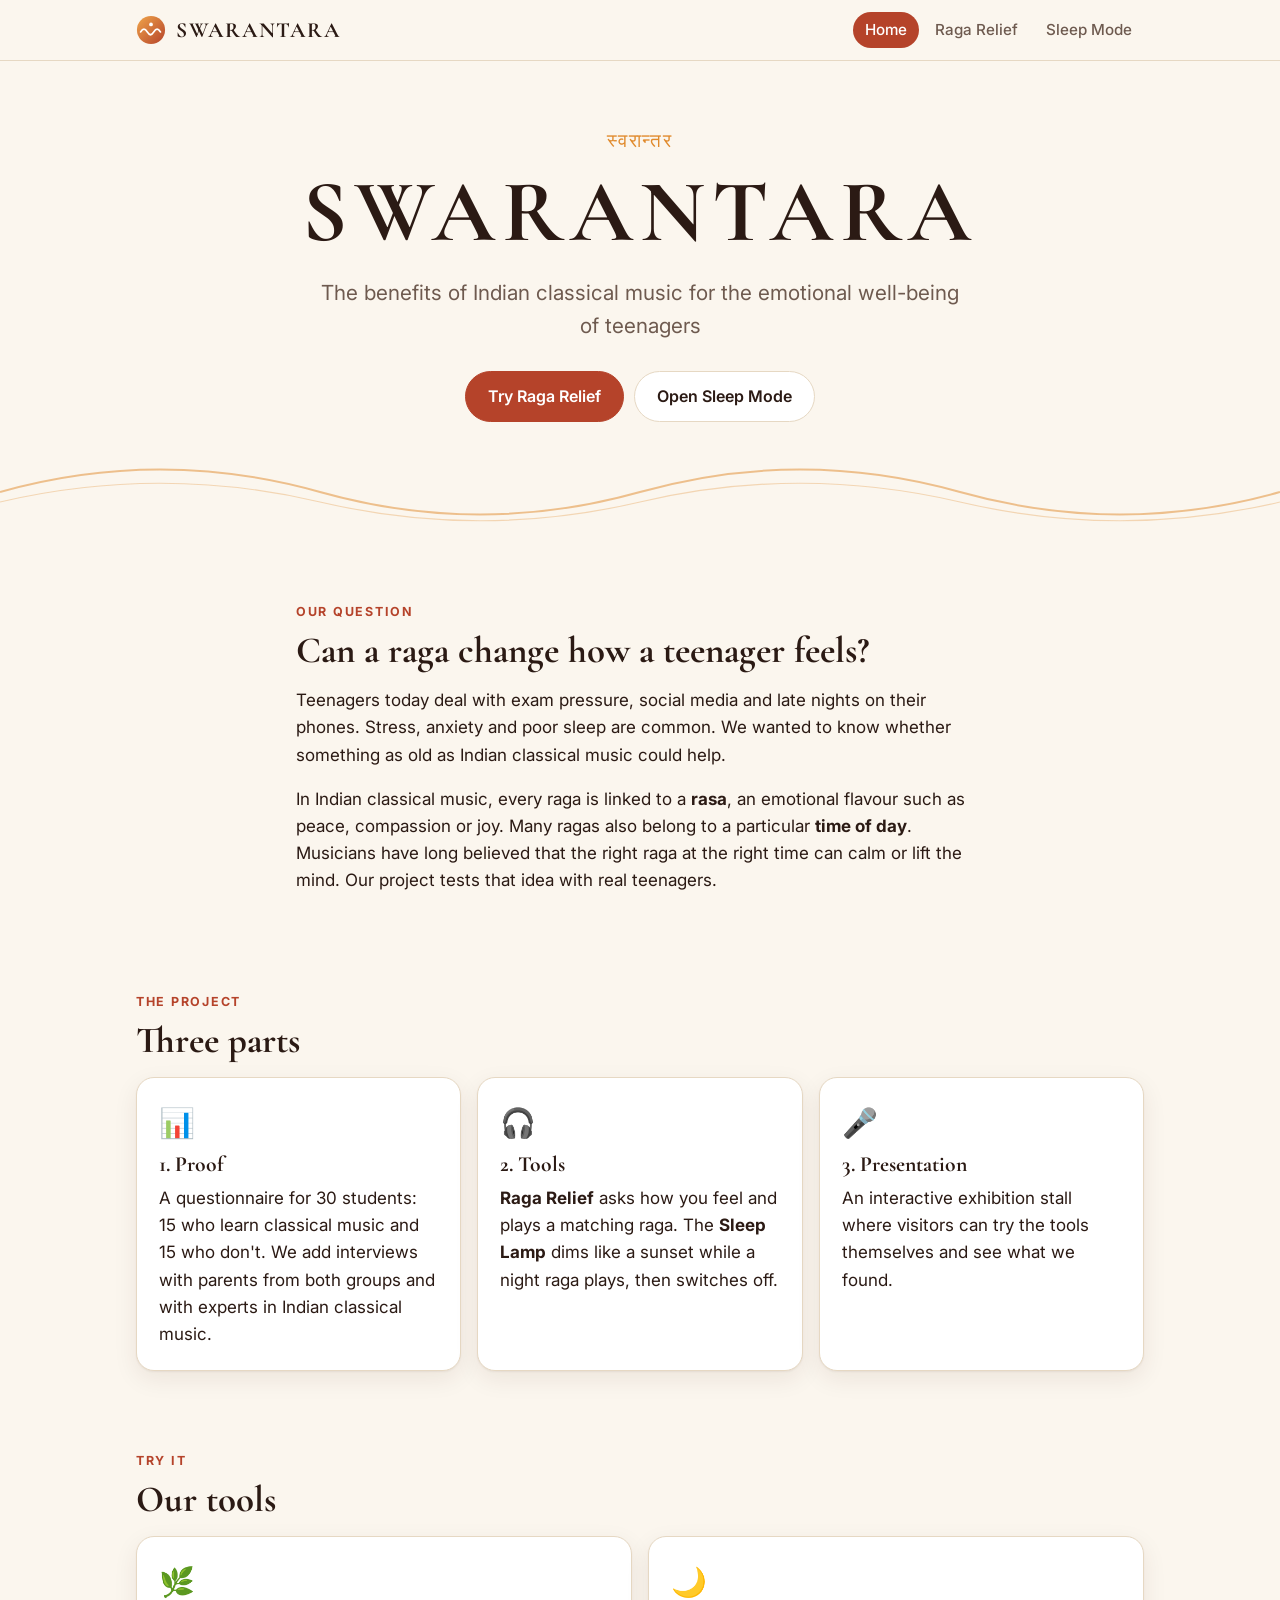
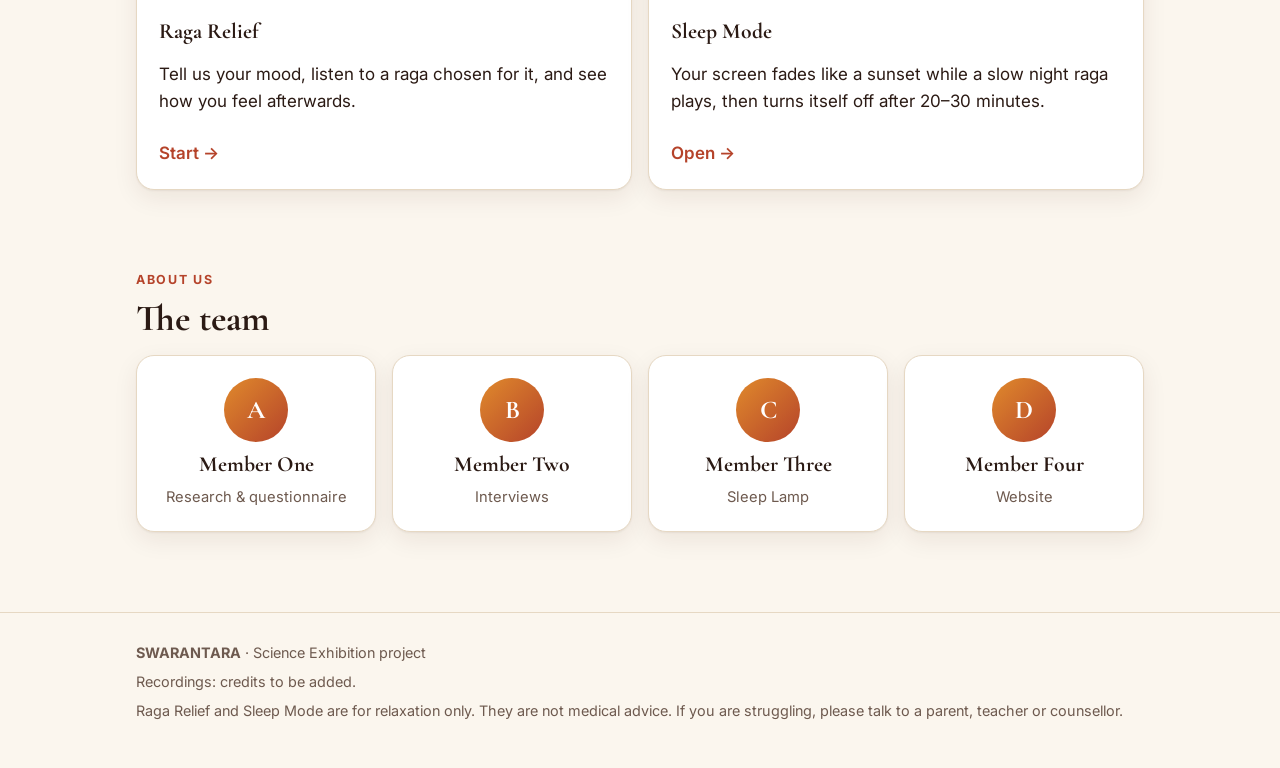
==== index.html @ 9f79a599 "Add SWARANTARA website: Home, Raga Relief and Sleep Mode Static HTML/CSS/JS site for the science exh" ====
<!doctype html>
<html lang="en">
<head>
  <meta charset="utf-8">
  <meta name="viewport" content="width=device-width, initial-scale=1">
  <title>SWARANTARA · Indian Classical Music and Teen Well-being</title>
  <meta name="description" content="SWARANTARA explores the benefits of Indian classical music for the emotional well-being of teenagers. Try Raga Relief and Sleep Mode.">
  <link rel="icon" href="assets/favicon.svg" type="image/svg+xml">
  <link rel="preconnect" href="https://fonts.googleapis.com">
  <link rel="preconnect" href="https://fonts.gstatic.com" crossorigin>
  <link href="https://fonts.googleapis.com/css2?family=Cormorant+Garamond:wght@600;700&family=Inter:wght@400;500;600;700&display=swap" rel="stylesheet">
  <link rel="stylesheet" href="css/style.css">
</head>
<body>
  <header class="site-header">
    <div class="wrap">
      <a class="brand" href="index.html"><img src="assets/favicon.svg" alt="">SWARANTARA</a>
      <nav class="nav" aria-label="Main">
        <a href="index.html" aria-current="page">Home</a>
        <a href="raga-relief.html">Raga Relief</a>
        <a href="sleep.html">Sleep Mode</a>
      </nav>
    </div>
  </header>

  <main>
    <section class="hero">
      <div class="wrap">
        <p class="devanagari">स्वरान्तर</p>
        <h1>SWARANTARA</h1>
        <p class="topic">The benefits of Indian classical music for the emotional well-being of teenagers</p>
        <div class="btn-row">
          <a class="btn primary" href="raga-relief.html">Try Raga Relief</a>
          <a class="btn" href="sleep.html">Open Sleep Mode</a>
        </div>
      </div>
      <svg class="waves" viewBox="0 0 1200 60" preserveAspectRatio="none" aria-hidden="true">
        <path d="M0 30 C100 0 200 0 300 30 S500 60 600 30 800 0 900 30 1100 60 1200 30" fill="none" stroke="currentColor" stroke-width="2"/>
        <path d="M0 40 C100 15 200 15 300 40 S500 65 600 40 800 15 900 40 1100 65 1200 40" fill="none" stroke="currentColor" stroke-width="1.2" opacity="0.6"/>
      </svg>
    </section>

    <section class="block">
      <div class="wrap narrow">
        <p class="eyebrow">Our question</p>
        <h2>Can a raga change how a teenager feels?</h2>
        <p>Teenagers today deal with exam pressure, social media and late nights on their phones. Stress, anxiety and poor sleep are common. We wanted to know whether something as old as Indian classical music could help.</p>
        <p>In Indian classical music, every raga is linked to a <strong>rasa</strong>, an emotional flavour such as peace, compassion or joy. Many ragas also belong to a particular <strong>time of day</strong>. Musicians have long believed that the right raga at the right time can calm or lift the mind. Our project tests that idea with real teenagers.</p>
      </div>
    </section>

    <section class="block">
      <div class="wrap">
        <p class="eyebrow">The project</p>
        <h2>Three parts</h2>
        <div class="grid">
          <div class="card">
            <div class="icon" aria-hidden="true">📊</div>
            <h3>1. Proof</h3>
            <p>A questionnaire for 30 students: 15 who learn classical music and 15 who don't. We add interviews with parents from both groups and with experts in Indian classical music.</p>
          </div>
          <div class="card">
            <div class="icon" aria-hidden="true">🎧</div>
            <h3>2. Tools</h3>
            <p><strong>Raga Relief</strong> asks how you feel and plays a matching raga. The <strong>Sleep Lamp</strong> dims like a sunset while a night raga plays, then switches off.</p>
          </div>
          <div class="card">
            <div class="icon" aria-hidden="true">🎤</div>
            <h3>3. Presentation</h3>
            <p>An interactive exhibition stall where visitors can try the tools themselves and see what we found.</p>
          </div>
        </div>
      </div>
    </section>

    <section class="block">
      <div class="wrap">
        <p class="eyebrow">Try it</p>
        <h2>Our tools</h2>
        <div class="grid">
          <a class="card tool-card" href="raga-relief.html">
            <div class="icon" aria-hidden="true">🌿</div>
            <h3>Raga Relief</h3>
            <p>Tell us your mood, listen to a raga chosen for it, and see how you feel afterwards.</p>
            <span class="go">Start →</span>
          </a>
          <a class="card tool-card" href="sleep.html">
            <div class="icon" aria-hidden="true">🌙</div>
            <h3>Sleep Mode</h3>
            <p>Your screen fades like a sunset while a slow night raga plays, then turns itself off after 20–30 minutes.</p>
            <span class="go">Open →</span>
          </a>
        </div>
      </div>
    </section>

    <!-- TEAM: replace the names and roles below with your own. -->
    <section class="block team">
      <div class="wrap">
        <p class="eyebrow">About us</p>
        <h2>The team</h2>
        <div class="grid">
          <div class="card"><div class="avatar">A</div><h3>Member One</h3><p class="role">Research &amp; questionnaire</p></div>
          <div class="card"><div class="avatar">B</div><h3>Member Two</h3><p class="role">Interviews</p></div>
          <div class="card"><div class="avatar">C</div><h3>Member Three</h3><p class="role">Sleep Lamp</p></div>
          <div class="card"><div class="avatar">D</div><h3>Member Four</h3><p class="role">Website</p></div>
        </div>
      </div>
    </section>
  </main>

  <footer class="site-footer">
    <div class="wrap">
      <p><strong>SWARANTARA</strong> · Science Exhibition project</p>
      <p>Recordings: credits to be added.</p>
      <p>Raga Relief and Sleep Mode are for relaxation only. They are not medical advice. If you are struggling, please talk to a parent, teacher or counsellor.</p>
    </div>
  </footer>
</body>
</html>
---- css/style.css ----
/* SWARANTARA: shared styles */
:root {
  --bg: #fbf6ee;
  --surface: #ffffff;
  --surface-2: #f4ebdc;
  --text: #2b1a14;
  --muted: #6e5a4f;
  --line: #e6d8c3;
  --accent: #b5432a;      /* sindoor red */
  --accent-2: #e08a2c;    /* saffron */
  --accent-ink: #ffffff;
  --indigo: #2f2a5a;
  --good: #2f7d4f;
  --shadow: 0 1px 2px rgba(60, 30, 10, 0.06), 0 8px 24px rgba(60, 30, 10, 0.08);
  --radius: 18px;
  --font-head: "Cormorant Garamond", Georgia, "Times New Roman", serif;
  --font-body: "Inter", system-ui, -apple-system, "Segoe UI", Roboto, sans-serif;
  color-scheme: light;
}
@media (prefers-color-scheme: dark) {
  :root {
    --bg: #17110f;
    --surface: #221916;
    --surface-2: #2c211d;
    --text: #f5e9dc;
    --muted: #bba797;
    --line: #3d2f29;
    --accent: #e0694b;
    --accent-2: #f0a54a;
    --accent-ink: #1b100c;
    --indigo: #b9b2f0;
    --good: #6fcf97;
    --shadow: 0 1px 2px rgba(0, 0, 0, 0.3), 0 8px 24px rgba(0, 0, 0, 0.35);
    color-scheme: dark;
  }
}

*, *::before, *::after { box-sizing: border-box; }
[hidden] { display: none !important; }
html { -webkit-text-size-adjust: 100%; }
body {
  margin: 0;
  background: var(--bg);
  color: var(--text);
  font-family: var(--font-body);
  font-size: 17px;
  line-height: 1.6;
  overflow-x: hidden;
}
img, svg { max-width: 100%; display: block; }
a { color: var(--accent); }
h1, h2, h3 { font-family: var(--font-head); line-height: 1.15; margin: 0 0 0.4em; font-weight: 700; }
h1 { font-size: clamp(2rem, 6vw, 3.2rem); }
h2 { font-size: clamp(1.6rem, 4.5vw, 2.3rem); }
h3 { font-size: 1.35rem; }
p { margin: 0 0 1em; }

.wrap { width: 100%; max-width: 1040px; margin: 0 auto; padding: 0 16px; }
.narrow { max-width: 720px; }

/* Header */
.site-header {
  position: sticky; top: 0; z-index: 10;
  background: color-mix(in srgb, var(--bg) 88%, transparent);
  backdrop-filter: blur(10px);
  -webkit-backdrop-filter: blur(10px);
  border-bottom: 1px solid var(--line);
}
.site-header .wrap { display: flex; align-items: center; justify-content: space-between; gap: 12px; min-height: 60px; flex-wrap: wrap; }
.brand { display: flex; align-items: center; gap: 10px; text-decoration: none; color: var(--text); font-family: var(--font-head); font-weight: 700; font-size: 1.35rem; letter-spacing: 0.08em; }
.brand img { width: 30px; height: 30px; }
.nav { display: flex; gap: 4px; flex-wrap: wrap; }
.nav a { text-decoration: none; color: var(--muted); padding: 6px 12px; border-radius: 999px; font-size: 0.95rem; font-weight: 500; }
.nav a:hover { color: var(--text); background: var(--surface-2); }
.nav a[aria-current="page"] { color: var(--accent-ink); background: var(--accent); }

/* Buttons */
.btn {
  display: inline-flex; align-items: center; justify-content: center; gap: 8px;
  font: inherit; font-weight: 600; font-size: 1rem;
  padding: 12px 22px; border-radius: 999px; border: 1px solid var(--line);
  background: var(--surface); color: var(--text); cursor: pointer; text-decoration: none;
  transition: transform 0.1s ease, background 0.2s ease, opacity 0.2s;
}
.btn:hover { background: var(--surface-2); }
.btn:active { transform: scale(0.98); }
.btn:disabled { opacity: 0.45; cursor: not-allowed; }
.btn.primary { background: var(--accent); border-color: var(--accent); color: var(--accent-ink); }
.btn.primary:hover { filter: brightness(1.08); }
.btn.ghost { background: transparent; border-color: transparent; color: var(--muted); }
.btn.ghost:hover { color: var(--text); background: var(--surface-2); }
.btn.small { padding: 7px 14px; font-size: 0.9rem; }
.btn-row { display: flex; gap: 10px; flex-wrap: wrap; align-items: center; }
:focus-visible { outline: 3px solid var(--accent-2); outline-offset: 2px; }

/* Hero */
.hero { padding: 64px 0 40px; text-align: center; position: relative; overflow: hidden; }
.hero .devanagari { font-size: 1.2rem; color: var(--accent-2); letter-spacing: 0.1em; margin-bottom: 6px; }
.hero h1 { font-size: clamp(2.8rem, 11vw, 5.5rem); letter-spacing: 0.08em; margin-bottom: 0.15em; }
.hero .topic { font-size: clamp(1.05rem, 2.6vw, 1.3rem); color: var(--muted); max-width: 640px; margin: 0 auto 28px; }
.hero .btn-row { justify-content: center; }
.waves { width: 100%; height: 60px; color: var(--accent-2); opacity: 0.5; margin-top: 40px; }

/* Sections and cards */
section.block { padding: 40px 0; }
.eyebrow { text-transform: uppercase; letter-spacing: 0.14em; font-size: 0.78rem; font-weight: 700; color: var(--accent); margin-bottom: 8px; }
.grid { display: grid; gap: 16px; grid-template-columns: repeat(auto-fit, minmax(240px, 1fr)); }
.card { background: var(--surface); border: 1px solid var(--line); border-radius: var(--radius); padding: 22px; box-shadow: var(--shadow); }
.card p:last-child { margin-bottom: 0; }
.card .icon { font-size: 1.8rem; margin-bottom: 6px; }
.tool-card { display: flex; flex-direction: column; gap: 8px; text-decoration: none; color: inherit; transition: transform 0.15s ease; }
.tool-card:hover { transform: translateY(-3px); }
.tool-card .go { margin-top: auto; color: var(--accent); font-weight: 600; }
.team .card { text-align: center; }
.avatar { width: 64px; height: 64px; border-radius: 50%; margin: 0 auto 10px; display: grid; place-items: center; font-family: var(--font-head); font-size: 1.6rem; font-weight: 700; color: #fff; background: linear-gradient(135deg, var(--accent-2), var(--accent)); }
.role { color: var(--muted); font-size: 0.92rem; }

.site-footer { border-top: 1px solid var(--line); padding: 28px 0 40px; color: var(--muted); font-size: 0.9rem; margin-top: 40px; }
.site-footer p { margin: 0 0 6px; }

/* ---------- Raga Relief ---------- */
.app { padding: 32px 0 24px; }
.step { animation: rise 0.35s ease both; }
@keyframes rise { from { opacity: 0; transform: translateY(8px); } to { opacity: 1; transform: none; } }

.mood-grid { display: grid; gap: 12px; grid-template-columns: repeat(auto-fill, minmax(150px, 1fr)); margin-top: 20px; }
.mood {
  display: flex; flex-direction: column; align-items: center; justify-content: center; gap: 6px;
  min-height: 120px; padding: 16px 10px; border-radius: var(--radius);
  background: var(--surface); border: 2px solid var(--line); box-shadow: var(--shadow);
  font: inherit; font-weight: 600; color: var(--text); cursor: pointer; text-align: center;
  transition: transform 0.12s ease, border-color 0.2s;
}
.mood:hover { transform: translateY(-2px); border-color: var(--accent-2); }
.mood .emoji { font-size: 2.4rem; line-height: 1; }

.scale { display: grid; grid-template-columns: repeat(5, 1fr); gap: 8px; margin: 16px 0 8px; }
.scale button {
  display: flex; flex-direction: column; align-items: center; gap: 4px;
  padding: 12px 4px; border-radius: 14px; border: 2px solid var(--line); background: var(--surface);
  font: inherit; font-size: 0.78rem; color: var(--muted); cursor: pointer; min-width: 0;
}
.scale button .emoji { font-size: 1.8rem; line-height: 1; }
.scale button[aria-pressed="true"] { border-color: var(--accent); background: var(--surface-2); color: var(--text); font-weight: 600; }

.raga-card { margin: 24px 0; background: linear-gradient(135deg, var(--surface), var(--surface-2)); }
.raga-card .name { font-family: var(--font-head); font-size: 2rem; font-weight: 700; margin: 0; }
.raga-meta { display: flex; flex-wrap: wrap; gap: 6px 14px; color: var(--muted); font-size: 0.92rem; margin: 4px 0 10px; }
.chips { display: flex; gap: 8px; flex-wrap: wrap; }
.chip { font: inherit; font-size: 0.95rem; padding: 8px 16px; border-radius: 999px; border: 1px solid var(--line); background: var(--surface); color: var(--text); cursor: pointer; }
.chip[aria-pressed="true"] { background: var(--indigo); border-color: var(--indigo); color: var(--bg); }
.field { display: flex; flex-direction: column; gap: 8px; margin: 0 0 24px; }
.field > span { font-weight: 600; }
.notice { font-size: 0.88rem; color: var(--muted); background: var(--surface-2); border-radius: 12px; padding: 10px 14px; margin: 12px 0 0; }

/* Listening screen */
.listen { text-align: center; padding: 8px 0; }
.breath { position: relative; width: min(260px, 70vw); aspect-ratio: 1; margin: 18px auto 18px; display: grid; place-items: center; }
.breath .ring { position: absolute; inset: 0; border-radius: 50%; background: radial-gradient(circle, var(--accent-2), var(--accent)); opacity: 0.18; animation: breathe 8s ease-in-out infinite; }
.breath .ring:nth-child(2) { inset: 14%; opacity: 0.3; animation-delay: 0.25s; }
.breath .ring:nth-child(3) { inset: 28%; opacity: 0.55; animation-delay: 0.5s; }
.breath .label { position: relative; font-family: var(--font-head); font-size: 1.4rem; font-weight: 700; color: #fff; text-shadow: 0 1px 6px rgba(0,0,0,0.35); }
.paused .breath .ring { animation-play-state: paused; }
@keyframes breathe { 0%, 100% { transform: scale(0.82); } 50% { transform: scale(1.06); } }
.progress { height: 8px; background: var(--surface-2); border-radius: 999px; overflow: hidden; margin: 12px auto; max-width: 420px; }
.progress > div { height: 100%; width: 0; background: linear-gradient(90deg, var(--accent-2), var(--accent)); transition: width 0.3s linear; }
.time-left { font-variant-numeric: tabular-nums; color: var(--muted); margin-bottom: 18px; }
.listen .btn-row { justify-content: center; }

.result-big { font-family: var(--font-head); font-size: clamp(2.4rem, 9vw, 3.6rem); font-weight: 700; margin: 6px 0; }
.result-big .delta.up { color: var(--good); }

.stats { margin-top: 32px; }
.stats-row { display: grid; grid-template-columns: repeat(3, 1fr); gap: 8px; text-align: center; margin: 10px 0 14px; }
.stat-num { font-family: var(--font-head); font-size: 1.9rem; font-weight: 700; line-height: 1.1; }
.stat-label { font-size: 0.8rem; color: var(--muted); }

/* ---------- Sleep Mode ---------- */
.sleep-setup .card { margin-top: 20px; }
select {
  font: inherit; padding: 10px 14px; border-radius: 12px; border: 1px solid var(--line);
  background: var(--surface); color: var(--text); max-width: 100%;
}
.scene {
  position: fixed; inset: 0; z-index: 100; cursor: pointer;
  background: #000; color: #fff; overflow: hidden;
  display: grid; place-items: center; text-align: center;
  transition: background 1.2s linear;
  -webkit-tap-highlight-color: transparent;
}
.scene .sun {
  position: absolute; left: 50%; width: 60vmin; height: 60vmin; border-radius: 50%;
  transform: translate(-50%, -50%); filter: blur(30px);
  transition: top 1.2s linear, background 1.2s linear, opacity 1.2s linear;
}
.scene .overlay {
  position: relative; z-index: 2; padding: 16px; max-width: 420px;
  transition: opacity 0.6s ease;
}
.scene .overlay.hide { opacity: 0; pointer-events: none; }
.scene .overlay .raga { font-family: var(--font-head); font-size: 2rem; font-weight: 700; margin: 0; }
.scene .overlay .remaining { font-variant-numeric: tabular-nums; opacity: 0.8; margin-bottom: 18px; }
.scene .btn { background: rgba(255,255,255,0.12); border-color: rgba(255,255,255,0.25); color: #fff; }
.scene .btn:hover { background: rgba(255,255,255,0.2); }
.scene .btn-row { justify-content: center; }
.scene .goodnight { font-family: var(--font-head); font-size: 2.6rem; opacity: 0; transition: opacity 3s ease; position: absolute; z-index: 1; color: #f6c99a; pointer-events: none; }
.scene .goodnight.show { opacity: 0.7; }
.scene .hint { position: absolute; bottom: 20px; left: 0; right: 0; font-size: 0.85rem; opacity: 0.5; z-index: 2; }

@media (prefers-reduced-motion: reduce) {
  *, *::before, *::after { animation-duration: 0.001s !important; animation-iteration-count: 1 !important; transition-duration: 0.001s !important; }
}
@media (max-width: 480px) {
  body { font-size: 16px; }
  .site-header .wrap { justify-content: center; padding-top: 8px; padding-bottom: 8px; }
  .scale button { font-size: 0.68rem; padding: 10px 2px; }
  .scale button .emoji { font-size: 1.5rem; }
  .mood-grid { grid-template-columns: repeat(2, 1fr); }
}
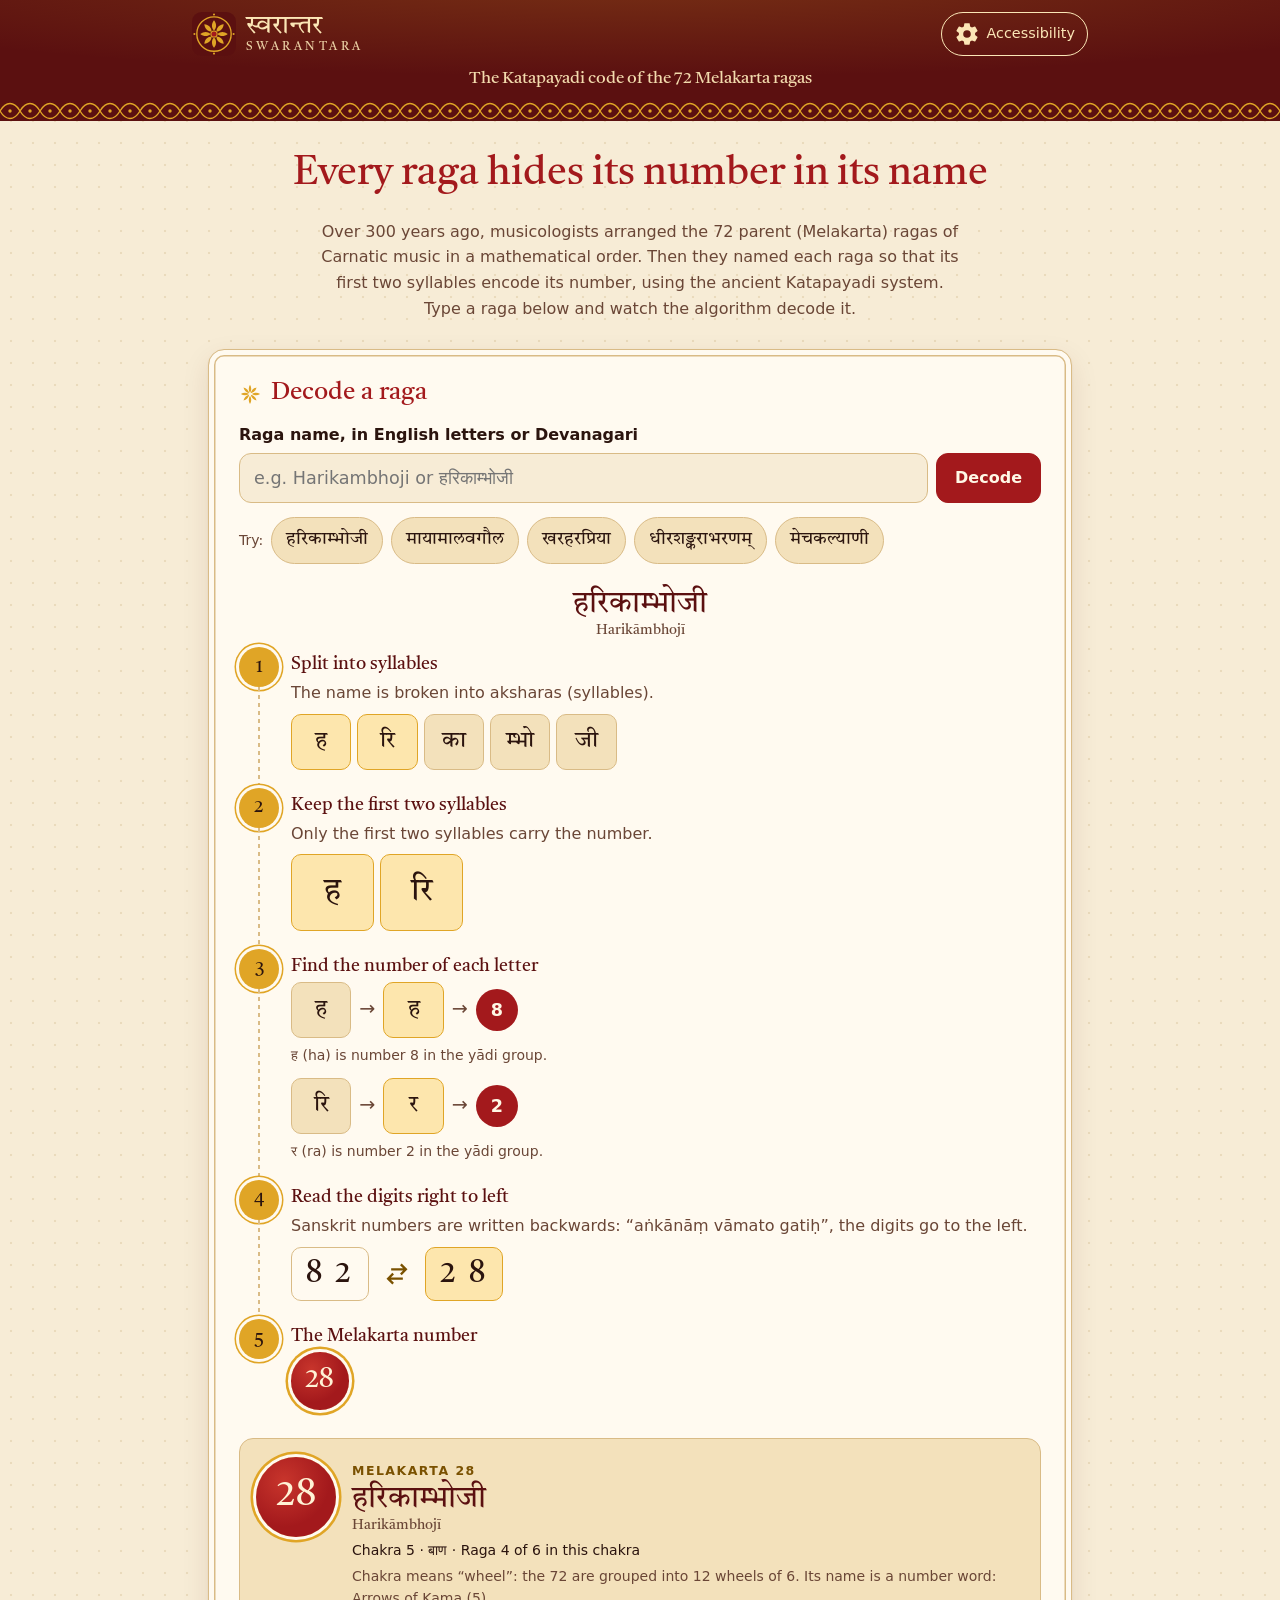
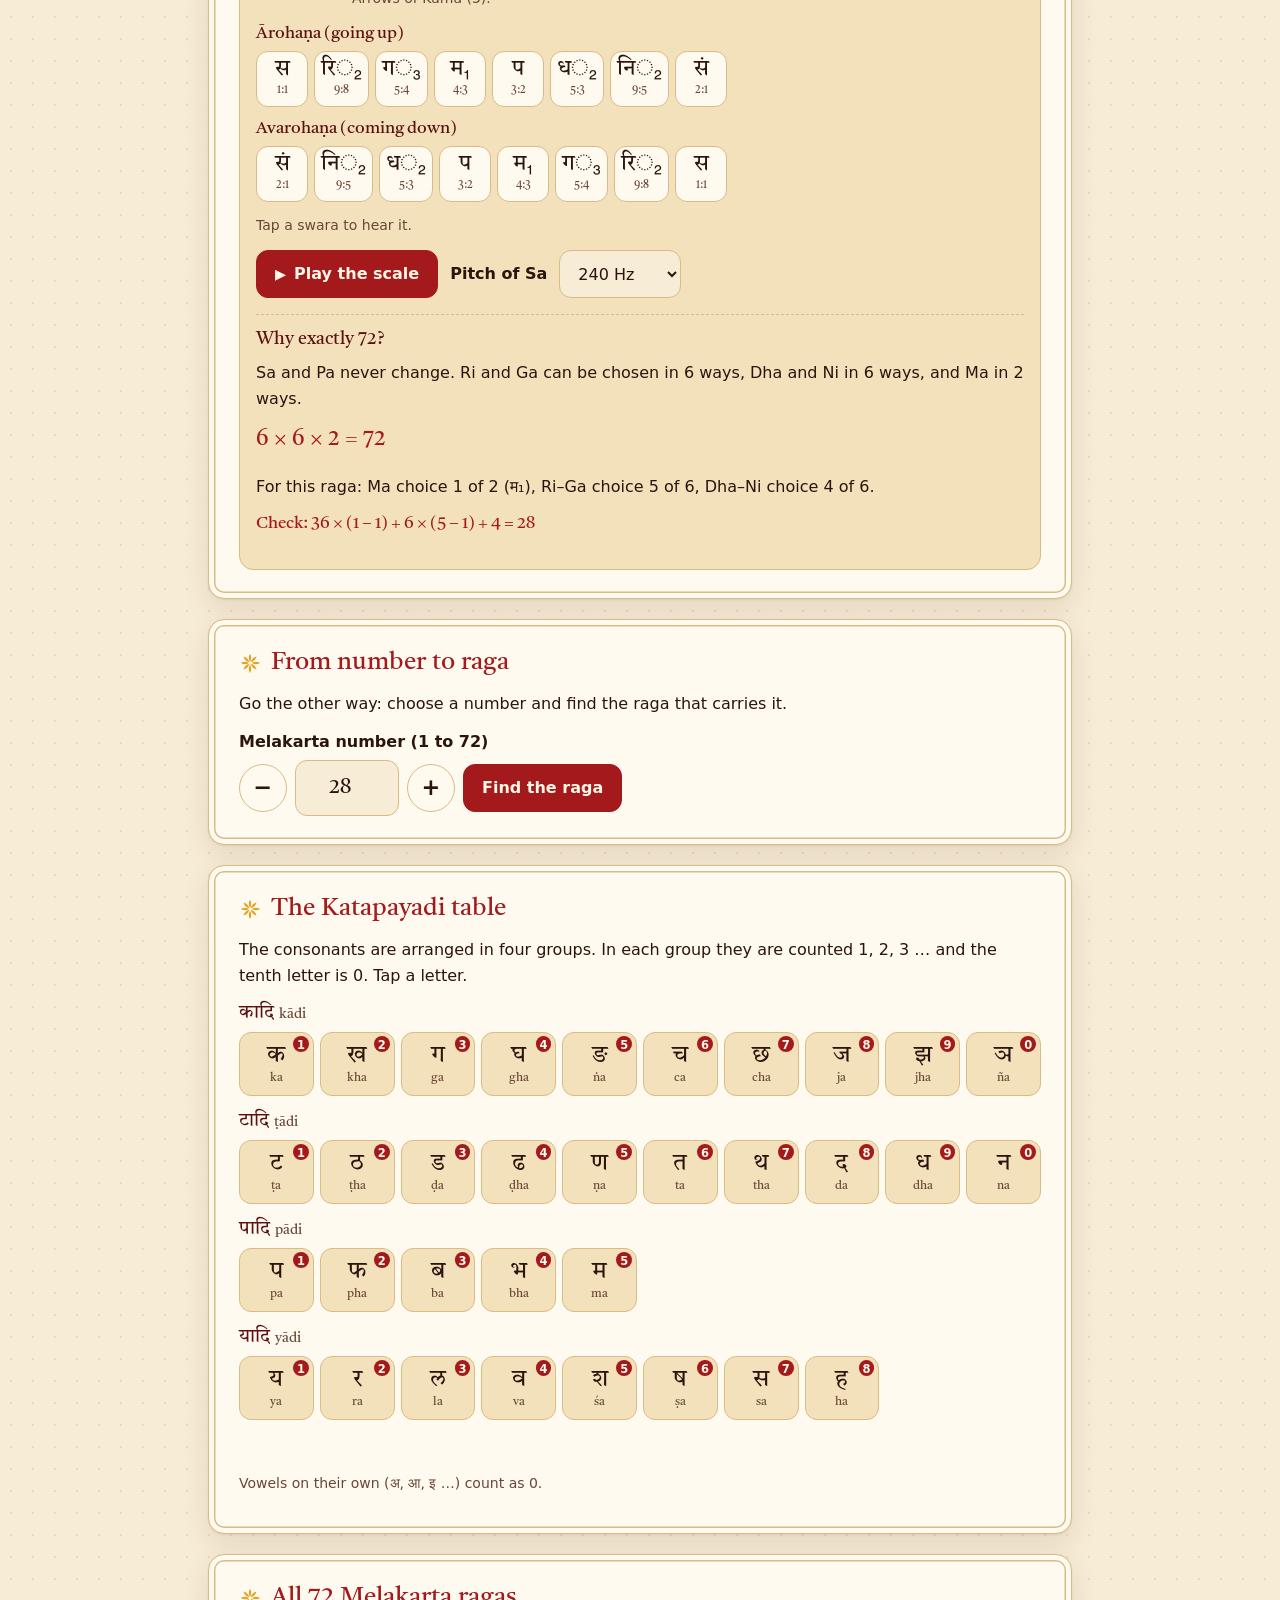
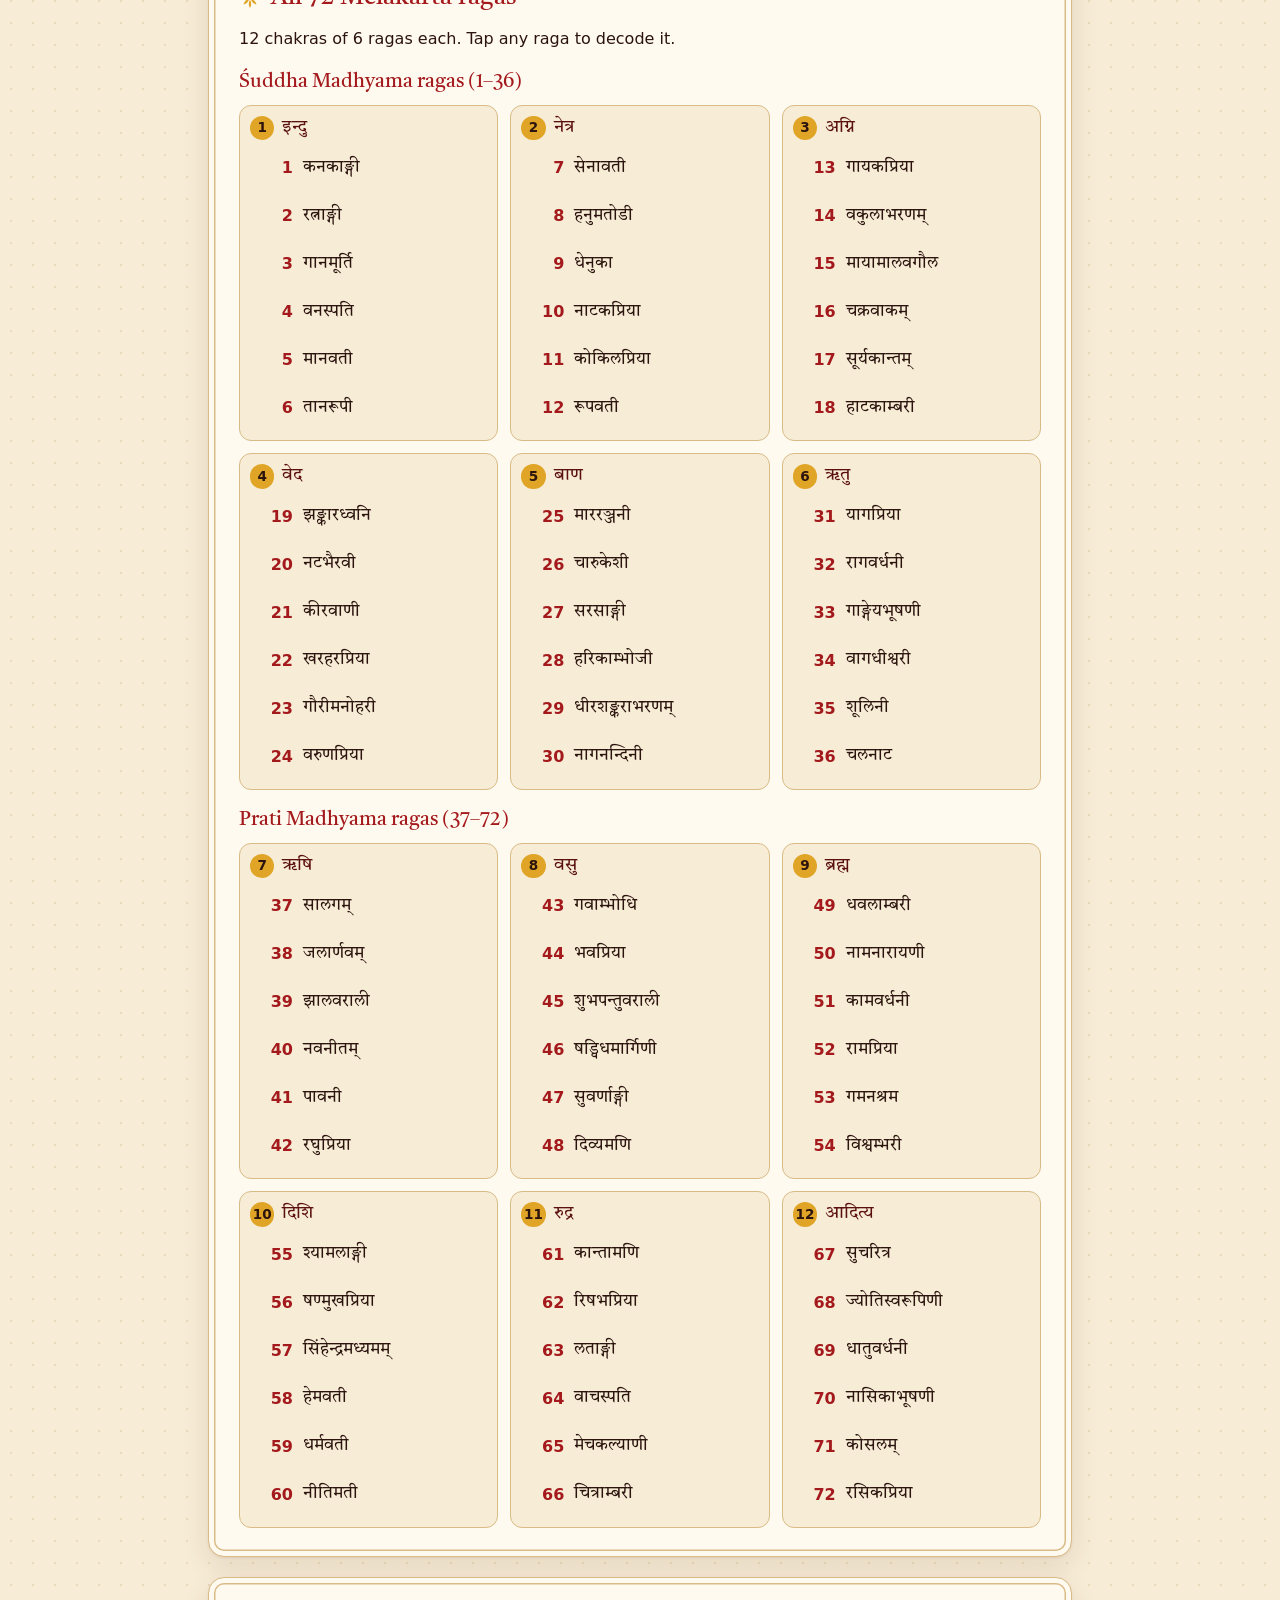
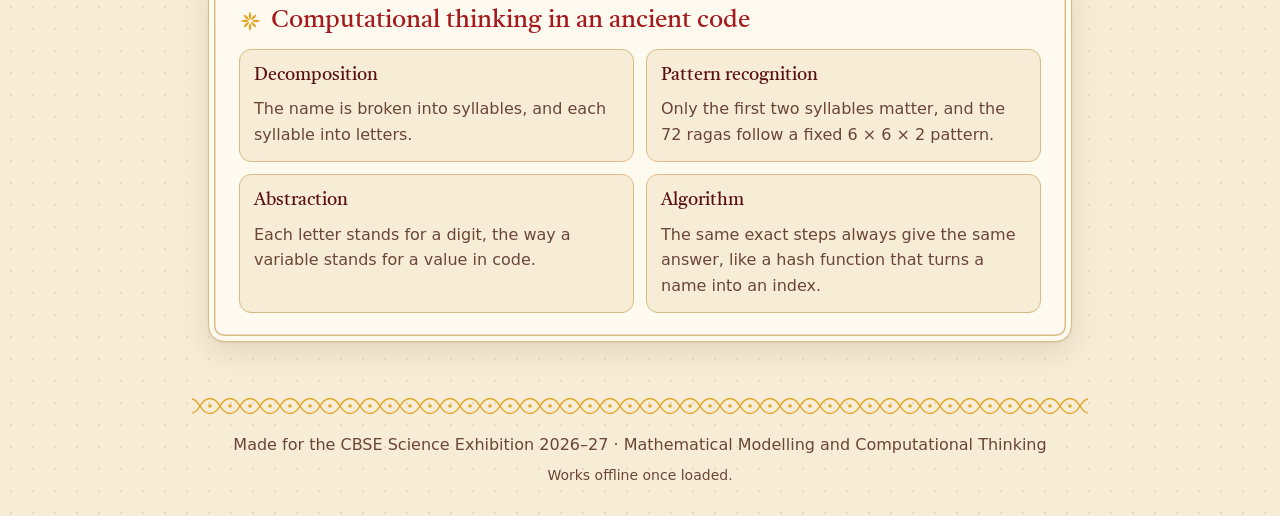
==== commit 87a9a8b4: "Add SWARANTARA Katapayadi decoder website Interactive, mobile-first site that decodes the Melakarta " ====
--- a/index.html
+++ b/index.html
@@ -1,120 +1,197 @@
 <!doctype html>
-<html lang="en">
+<html lang="en" data-size="1" data-theme="auto" data-contrast="normal" data-motion="full" data-script="dev">
 <head>
   <meta charset="utf-8">
-  <meta name="viewport" content="width=device-width, initial-scale=1">
-  <title>SWARANTARA · Indian Classical Music and Teen Well-being</title>
-  <meta name="description" content="SWARANTARA explores the benefits of Indian classical music for the emotional well-being of teenagers. Try Raga Relief and Sleep Mode.">
-  <link rel="icon" href="assets/favicon.svg" type="image/svg+xml">
-  <link rel="preconnect" href="https://fonts.googleapis.com">
-  <link rel="preconnect" href="https://fonts.gstatic.com" crossorigin>
-  <link href="https://fonts.googleapis.com/css2?family=Cormorant+Garamond:wght@600;700&family=Inter:wght@400;500;600;700&display=swap" rel="stylesheet">
+  <meta name="viewport" content="width=device-width, initial-scale=1, viewport-fit=cover">
+  <title>SWARANTARA · Katapayadi Decoder</title>
+  <meta name="description" content="Decode the number hidden in the name of every Melakarta raga, using the ancient Katapayadi system. An interactive exhibit on mathematics and computational thinking in Carnatic music.">
+  <meta name="theme-color" content="#6b1414">
+  <link rel="icon" href="assets/icon.svg" type="image/svg+xml">
+  <link rel="apple-touch-icon" href="assets/icon-192.png">
+  <link rel="manifest" href="manifest.webmanifest">
+  <link rel="preload" href="assets/fonts/tiro-devanagari-sanskrit-devanagari-400-normal.woff2" as="font" type="font/woff2" crossorigin>
   <link rel="stylesheet" href="css/style.css">
+  <script>
+    // Apply saved settings before the page paints (avoids a flash of the wrong theme).
+    (function () {
+      try {
+        var s = JSON.parse(localStorage.getItem("swarantara.settings.v1") || "{}") || {};
+        var h = document.documentElement;
+        if (s.size) h.setAttribute("data-size", s.size);
+        if (s.theme) h.setAttribute("data-theme", s.theme);
+        if (s.contrast) h.setAttribute("data-contrast", "high");
+        if (s.motion) h.setAttribute("data-motion", "reduce");
+        if (s.script) h.setAttribute("data-script", s.script);
+        if (s.lang) h.setAttribute("lang", s.lang);
+      } catch (e) {}
+    })();
+  </script>
 </head>
 <body>
-  <header class="site-header">
-    <div class="wrap">
-      <a class="brand" href="index.html"><img src="assets/favicon.svg" alt="">SWARANTARA</a>
-      <nav class="nav" aria-label="Main">
-        <a href="index.html" aria-current="page">Home</a>
-        <a href="raga-relief.html">Raga Relief</a>
-        <a href="sleep.html">Sleep Mode</a>
-      </nav>
+  <a class="skip" href="#decoder" data-i18n="skip">Skip to the decoder</a>
+
+  <header class="masthead">
+    <div class="bar">
+      <a class="brand" href="#top" aria-label="SWARANTARA">
+        <img src="assets/icon.svg" alt="" width="44" height="44">
+        <span class="brand-text">
+          <span class="brand-dev" lang="sa">स्वरान्तर</span>
+          <span class="brand-lat">SWARANTARA</span>
+        </span>
+      </a>
+      <button id="open-settings" class="icon-btn" type="button" data-i18n-attr="aria-label:settings.open;title:settings.open" aria-haspopup="dialog">
+        <svg viewBox="0 0 24 24" width="26" height="26" aria-hidden="true" focusable="false"><path fill="currentColor" d="M12 15.5A3.5 3.5 0 1 1 12 8.5a3.5 3.5 0 0 1 0 7Zm7.43-2.53c.04-.32.07-.64.07-.97s-.03-.66-.07-.98l2.11-1.65a.5.5 0 0 0 .12-.64l-2-3.46a.5.5 0 0 0-.61-.22l-2.49 1a7.3 7.3 0 0 0-1.69-.98l-.38-2.65A.49.49 0 0 0 14 2h-4a.49.49 0 0 0-.49.42l-.38 2.65c-.61.25-1.17.58-1.69.98l-2.49-1a.5.5 0 0 0-.61.22l-2 3.46a.49.49 0 0 0 .12.64l2.11 1.65c-.04.32-.07.65-.07.98s.03.65.07.97l-2.11 1.65a.5.5 0 0 0-.12.64l2 3.46c.12.22.39.3.61.22l2.49-1c.52.4 1.08.73 1.69.98l.38 2.65c.03.24.24.42.49.42h4c.25 0 .46-.18.49-.42l.38-2.65a7.3 7.3 0 0 0 1.69-.98l2.49 1c.23.09.49 0 .61-.22l2-3.46a.5.5 0 0 0-.12-.64l-2.11-1.65Z"/></svg>
+        <span class="icon-btn-text" data-i18n="set.title">Accessibility</span>
+      </button>
     </div>
+    <p class="tagline" data-i18n="brand.sub">The Katapayadi code of the 72 Melakarta ragas</p>
+    <div class="kolam" aria-hidden="true"></div>
   </header>
 
-  <main>
+  <main id="top">
     <section class="hero">
-      <div class="wrap">
-        <p class="devanagari">स्वरान्तर</p>
-        <h1>SWARANTARA</h1>
-        <p class="topic">The benefits of Indian classical music for the emotional well-being of teenagers</p>
-        <div class="btn-row">
-          <a class="btn primary" href="raga-relief.html">Try Raga Relief</a>
-          <a class="btn" href="sleep.html">Open Sleep Mode</a>
-        </div>
-      </div>
-      <svg class="waves" viewBox="0 0 1200 60" preserveAspectRatio="none" aria-hidden="true">
-        <path d="M0 30 C100 0 200 0 300 30 S500 60 600 30 800 0 900 30 1100 60 1200 30" fill="none" stroke="currentColor" stroke-width="2"/>
-        <path d="M0 40 C100 15 200 15 300 40 S500 65 600 40 800 15 900 40 1100 65 1200 40" fill="none" stroke="currentColor" stroke-width="1.2" opacity="0.6"/>
-      </svg>
+      <h1 data-i18n="hero.title">Every raga hides its number in its name</h1>
+      <p data-i18n="hero.body">Over 300 years ago, musicologists arranged the 72 parent (Melakarta) ragas of Carnatic music in a mathematical order. Then they named each raga so that its first two syllables encode its number, using the ancient Katapayadi system. Type a raga below and watch the algorithm decode it.</p>
     </section>
 
-    <section class="block">
-      <div class="wrap narrow">
-        <p class="eyebrow">Our question</p>
-        <h2>Can a raga change how a teenager feels?</h2>
-        <p>Teenagers today deal with exam pressure, social media and late nights on their phones. Stress, anxiety and poor sleep are common. We wanted to know whether something as old as Indian classical music could help.</p>
-        <p>In Indian classical music, every raga is linked to a <strong>rasa</strong>, an emotional flavour such as peace, compassion or joy. Many ragas also belong to a particular <strong>time of day</strong>. Musicians have long believed that the right raga at the right time can calm or lift the mind. Our project tests that idea with real teenagers.</p>
+    <!-- 1. Decoder -->
+    <section id="decoder" class="card" aria-labelledby="dec-title" tabindex="-1">
+      <h2 id="dec-title" class="ornate" data-i18n="dec.title">Decode a raga</h2>
+      <form id="decode-form" class="field-row" autocomplete="off" novalidate>
+        <label for="raga-input" data-i18n="dec.label">Raga name, in English letters or Devanagari</label>
+        <div class="input-wrap">
+          <input id="raga-input" name="raga" type="text" inputmode="text" autocapitalize="off" spellcheck="false"
+                 data-i18n-attr="placeholder:dec.placeholder" placeholder="e.g. Harikambhoji or हरिकाम्भोजी"
+                 aria-describedby="suggest-status">
+          <button class="btn primary" type="submit" data-i18n="dec.go">Decode</button>
+        </div>
+      </form>
+      <div id="suggest" class="suggest" hidden>
+        <p class="small muted" id="suggest-label" data-i18n="dec.suggest">Matching ragas</p>
+        <ul id="suggest-list" class="chips" aria-labelledby="suggest-label"></ul>
       </div>
+      <p id="suggest-status" class="visually-hidden" aria-live="polite"></p>
+      <div class="try">
+        <span class="small muted" data-i18n="dec.try">Try:</span>
+        <ul class="chips" id="try-list"></ul>
+      </div>
+      <p id="decode-status" class="visually-hidden" aria-live="polite"></p>
+      <div id="decode-out" class="decode-out"></div>
     </section>
 
-    <section class="block">
-      <div class="wrap">
-        <p class="eyebrow">The project</p>
-        <h2>Three parts</h2>
-        <div class="grid">
-          <div class="card">
-            <div class="icon" aria-hidden="true">📊</div>
-            <h3>1. Proof</h3>
-            <p>A questionnaire for 30 students: 15 who learn classical music and 15 who don't. We add interviews with parents from both groups and with experts in Indian classical music.</p>
-          </div>
-          <div class="card">
-            <div class="icon" aria-hidden="true">🎧</div>
-            <h3>2. Tools</h3>
-            <p><strong>Raga Relief</strong> asks how you feel and plays a matching raga. The <strong>Sleep Lamp</strong> dims like a sunset while a night raga plays, then switches off.</p>
-          </div>
-          <div class="card">
-            <div class="icon" aria-hidden="true">🎤</div>
-            <h3>3. Presentation</h3>
-            <p>An interactive exhibition stall where visitors can try the tools themselves and see what we found.</p>
-          </div>
+    <!-- 2. Reverse lookup -->
+    <section id="reverse" class="card" aria-labelledby="rev-title">
+      <h2 id="rev-title" class="ornate" data-i18n="rev.title">From number to raga</h2>
+      <p data-i18n="rev.body">Go the other way: choose a number and find the raga that carries it.</p>
+      <form id="reverse-form" novalidate>
+        <label for="num-input" data-i18n="rev.label">Melakarta number (1 to 72)</label>
+        <div class="stepper">
+          <button type="button" class="btn round" id="num-dec" aria-label="−1">−</button>
+          <input id="num-input" type="number" inputmode="numeric" min="1" max="72" step="1" value="28">
+          <button type="button" class="btn round" id="num-inc" aria-label="+1">+</button>
+          <button class="btn primary" type="submit" data-i18n="rev.go">Find the raga</button>
         </div>
-      </div>
+        <p id="rev-error" class="error" role="alert" hidden></p>
+      </form>
     </section>
 
-    <section class="block">
-      <div class="wrap">
-        <p class="eyebrow">Try it</p>
-        <h2>Our tools</h2>
-        <div class="grid">
-          <a class="card tool-card" href="raga-relief.html">
-            <div class="icon" aria-hidden="true">🌿</div>
-            <h3>Raga Relief</h3>
-            <p>Tell us your mood, listen to a raga chosen for it, and see how you feel afterwards.</p>
-            <span class="go">Start →</span>
-          </a>
-          <a class="card tool-card" href="sleep.html">
-            <div class="icon" aria-hidden="true">🌙</div>
-            <h3>Sleep Mode</h3>
-            <p>Your screen fades like a sunset while a slow night raga plays, then turns itself off after 20–30 minutes.</p>
-            <span class="go">Open →</span>
-          </a>
-        </div>
-      </div>
+    <!-- 3. The table -->
+    <section id="chart" class="card" aria-labelledby="chart-title">
+      <h2 id="chart-title" class="ornate" data-i18n="chart.title">The Katapayadi table</h2>
+      <p data-i18n="chart.body">The consonants are arranged in four groups. In each group they are counted 1, 2, 3 … and the tenth letter is 0. Tap a letter.</p>
+      <div id="chart-grid" class="kp-grid"></div>
+      <p id="chart-out" class="chart-out" aria-live="polite"></p>
+      <p class="small muted" data-i18n="chart.zero">Vowels on their own (अ, आ, इ …) count as 0.</p>
     </section>
 
-    <!-- TEAM: replace the names and roles below with your own. -->
-    <section class="block team">
-      <div class="wrap">
-        <p class="eyebrow">About us</p>
-        <h2>The team</h2>
-        <div class="grid">
-          <div class="card"><div class="avatar">A</div><h3>Member One</h3><p class="role">Research &amp; questionnaire</p></div>
-          <div class="card"><div class="avatar">B</div><h3>Member Two</h3><p class="role">Interviews</p></div>
-          <div class="card"><div class="avatar">C</div><h3>Member Three</h3><p class="role">Sleep Lamp</p></div>
-          <div class="card"><div class="avatar">D</div><h3>Member Four</h3><p class="role">Website</p></div>
-        </div>
-      </div>
+    <!-- 4. All 72 -->
+    <section id="all" class="card" aria-labelledby="all-title">
+      <h2 id="all-title" class="ornate" data-i18n="all.title">All 72 Melakarta ragas</h2>
+      <p data-i18n="all.body">12 chakras of 6 ragas each. Tap any raga to decode it.</p>
+      <div id="all-grid"></div>
+    </section>
+
+    <!-- 5. Computational thinking -->
+    <section id="how" class="card" aria-labelledby="how-title">
+      <h2 id="how-title" class="ornate" data-i18n="how.title">Computational thinking in an ancient code</h2>
+      <ul class="pillars">
+        <li><h3 data-i18n="how.decomp">Decomposition</h3><p data-i18n="how.decompB"></p></li>
+        <li><h3 data-i18n="how.pattern">Pattern recognition</h3><p data-i18n="how.patternB"></p></li>
+        <li><h3 data-i18n="how.abstract">Abstraction</h3><p data-i18n="how.abstractB"></p></li>
+        <li><h3 data-i18n="how.algo">Algorithm</h3><p data-i18n="how.algoB"></p></li>
+      </ul>
     </section>
   </main>
 
-  <footer class="site-footer">
-    <div class="wrap">
-      <p><strong>SWARANTARA</strong> · Science Exhibition project</p>
-      <p>Recordings: credits to be added.</p>
-      <p>Raga Relief and Sleep Mode are for relaxation only. They are not medical advice. If you are struggling, please talk to a parent, teacher or counsellor.</p>
-    </div>
+  <footer class="foot">
+    <div class="kolam" aria-hidden="true"></div>
+    <p data-i18n="foot.made">Made for the CBSE Science Exhibition 2026–27 · Mathematical Modelling and Computational Thinking</p>
+    <p class="small" data-i18n="foot.offline">Works offline once loaded.</p>
   </footer>
+
+  <!-- Accessibility settings -->
+  <dialog id="settings" aria-labelledby="set-title">
+    <form id="settings-form" method="dialog">
+      <div class="dlg-head">
+        <h2 id="set-title" data-i18n="set.title">Accessibility</h2>
+        <button type="button" class="icon-btn" data-close data-i18n-attr="aria-label:set.close">
+          <svg viewBox="0 0 24 24" width="24" height="24" aria-hidden="true" focusable="false"><path fill="currentColor" d="M18.3 5.7a1 1 0 0 0-1.4 0L12 10.6 7.1 5.7a1 1 0 0 0-1.4 1.4l4.9 4.9-4.9 4.9a1 1 0 1 0 1.4 1.4l4.9-4.9 4.9 4.9a1 1 0 0 0 1.4-1.4L13.4 12l4.9-4.9a1 1 0 0 0 0-1.4Z"/></svg>
+        </button>
+      </div>
+
+      <fieldset>
+        <legend data-i18n="set.lang">Language</legend>
+        <div class="seg">
+          <label><input type="radio" name="lang" value="en"><span>English</span></label>
+          <label><input type="radio" name="lang" value="sa"><span lang="sa">संस्कृतम्</span></label>
+        </div>
+      </fieldset>
+
+      <fieldset>
+        <legend data-i18n="set.script">Raga names in</legend>
+        <div class="seg">
+          <label><input type="radio" name="script" value="dev"><span data-i18n="set.scriptDev">Devanagari</span></label>
+          <label><input type="radio" name="script" value="lat"><span data-i18n="set.scriptLat">English letters</span></label>
+        </div>
+      </fieldset>
+
+      <fieldset>
+        <legend data-i18n="set.size">Text size</legend>
+        <div class="seg seg-4">
+          <label><input type="radio" name="size" value="1"><span data-i18n="set.size1">Default</span></label>
+          <label><input type="radio" name="size" value="2"><span data-i18n="set.size2">Large</span></label>
+          <label><input type="radio" name="size" value="3"><span data-i18n="set.size3">Larger</span></label>
+          <label><input type="radio" name="size" value="4"><span data-i18n="set.size4">Largest</span></label>
+        </div>
+      </fieldset>
+
+      <fieldset>
+        <legend data-i18n="set.theme">Colours</legend>
+        <div class="seg">
+          <label><input type="radio" name="theme" value="auto"><span data-i18n="set.themeAuto">Automatic</span></label>
+          <label><input type="radio" name="theme" value="light"><span data-i18n="set.themeLight">Light</span></label>
+          <label><input type="radio" name="theme" value="dark"><span data-i18n="set.themeDark">Dark</span></label>
+        </div>
+      </fieldset>
+
+      <div class="switches">
+        <label class="switch"><input type="checkbox" name="contrast" role="switch"><span data-i18n="set.contrast">High contrast</span></label>
+        <label class="switch"><input type="checkbox" name="motion" role="switch"><span data-i18n="set.motion">Reduce motion</span></label>
+      </div>
+
+      <div class="dlg-foot">
+        <button type="button" class="btn" id="reset-settings" data-i18n="set.reset">Reset all</button>
+        <button type="button" class="btn primary" data-close data-i18n="set.close">Close</button>
+      </div>
+    </form>
+  </dialog>
+
+  <script src="js/i18n.js"></script>
+  <script src="js/melakarta.js"></script>
+  <script src="js/katapayadi.js"></script>
+  <script src="js/translit.js"></script>
+  <script src="js/audio.js"></script>
+  <script src="js/settings.js"></script>
+  <script src="js/app.js"></script>
 </body>
 </html>
--- a/css/style.css
+++ b/css/style.css
@@ -1,219 +1,450 @@
-/* SWARANTARA: shared styles */
+/* SWARANTARA: styles. Colours are tokens at the top; change them there. */
+
+@font-face {
+  font-family: "Tiro Devanagari Sanskrit";
+  font-style: normal; font-weight: 400; font-display: swap;
+  src: url(../assets/fonts/tiro-devanagari-sanskrit-devanagari-400-normal.woff2) format("woff2");
+  unicode-range: U+0900-097F, U+1CD0-1CF9, U+200C-200D, U+20A8, U+20B9, U+25CC, U+A830-A839, U+A8E0-A8FF;
+}
+@font-face {
+  font-family: "Tiro Devanagari Sanskrit";
+  font-style: normal; font-weight: 400; font-display: swap;
+  src: url(../assets/fonts/tiro-devanagari-sanskrit-latin-ext-400-normal.woff2) format("woff2");
+  unicode-range: U+0100-02BA, U+02BD-02C5, U+02C7-02CC, U+02CE-02D7, U+02DD-02FF, U+0304, U+0308, U+0329, U+1D00-1DBF, U+1E00-1E9F, U+1EF2-1EFF, U+2020, U+20A0-20AB, U+20AD-20C0, U+2113, U+2C60-2C7F, U+A720-A7FF;
+}
+@font-face {
+  font-family: "Tiro Devanagari Sanskrit";
+  font-style: normal; font-weight: 400; font-display: swap;
+  src: url(../assets/fonts/tiro-devanagari-sanskrit-latin-400-normal.woff2) format("woff2");
+  unicode-range: U+0000-00FF, U+0131, U+0152-0153, U+02BB-02BC, U+02C6, U+02DA, U+02DC, U+0304, U+0308, U+0329, U+2000-206F, U+20AC, U+2122, U+2191, U+2193, U+2212, U+2215, U+FEFF, U+FFFD;
+}
+
+/* ---------- Colour tokens ---------- */
 :root {
-  --bg: #fbf6ee;
-  --surface: #ffffff;
-  --surface-2: #f4ebdc;
-  --text: #2b1a14;
-  --muted: #6e5a4f;
-  --line: #e6d8c3;
-  --accent: #b5432a;      /* sindoor red */
-  --accent-2: #e08a2c;    /* saffron */
-  --accent-ink: #ffffff;
-  --indigo: #2f2a5a;
-  --good: #2f7d4f;
-  --shadow: 0 1px 2px rgba(60, 30, 10, 0.06), 0 8px 24px rgba(60, 30, 10, 0.08);
-  --radius: 18px;
-  --font-head: "Cormorant Garamond", Georgia, "Times New Roman", serif;
-  --font-body: "Inter", system-ui, -apple-system, "Segoe UI", Roboto, sans-serif;
+  --bg: #f7ecd6;          /* sandalwood */
+  --paper: #fffaf0;
+  --surface-2: #f3e1bb;
+  --text: #2b140e;
+  --muted: #6a4636;
+  --line: #d9bb86;
+  --kumkum: #a3191c;      /* kumkum red */
+  --maroon: #5b1010;      /* temple maroon */
+  --gold: #7a5100;        /* turmeric gold, dark enough for text */
+  --gold-bright: #e0a526; /* turmeric, for ornaments */
+  --green: #1e6a44;
+  --on-accent: #fff8e6;
+  --hl-bg: #fde6ad;
+  --head-bg: #5b1010;
+  --head-text: #fbe6b6;
+  --dot: rgba(138, 93, 0, 0.12);
+  --shadow: 0 1px 2px rgba(80, 30, 10, .08), 0 10px 28px rgba(80, 30, 10, .10);
+  --focus: #e0a526;
+  --font-head: "Tiro Devanagari Sanskrit", "Noto Serif Devanagari", "Noto Serif", Georgia, serif;
+  --font-body: system-ui, -apple-system, "Segoe UI", Roboto, "Noto Sans", "Noto Sans Devanagari", sans-serif;
+  --radius: 16px;
   color-scheme: light;
 }
 @media (prefers-color-scheme: dark) {
-  :root {
-    --bg: #17110f;
-    --surface: #221916;
-    --surface-2: #2c211d;
-    --text: #f5e9dc;
-    --muted: #bba797;
-    --line: #3d2f29;
-    --accent: #e0694b;
-    --accent-2: #f0a54a;
-    --accent-ink: #1b100c;
-    --indigo: #b9b2f0;
-    --good: #6fcf97;
-    --shadow: 0 1px 2px rgba(0, 0, 0, 0.3), 0 8px 24px rgba(0, 0, 0, 0.35);
+  :root[data-theme="auto"] {
+    --bg: #150b08; --paper: #22120e; --surface-2: #301b14; --text: #f8e9d3; --muted: #d2b398;
+    --line: #5d3b27; --kumkum: #f0705f; --maroon: #f3b5a0; --gold: #eabb4c; --gold-bright: #f2c75c;
+    --green: #86d3a8; --on-accent: #1c0b07; --hl-bg: #4d2c10; --head-bg: #2a0e0a; --head-text: #f6d58c;
+    --dot: rgba(234, 187, 76, 0.07); --shadow: 0 1px 2px rgba(0,0,0,.4), 0 10px 28px rgba(0,0,0,.35);
     color-scheme: dark;
   }
 }
-
+:root[data-theme="dark"] {
+  --bg: #150b08; --paper: #22120e; --surface-2: #301b14; --text: #f8e9d3; --muted: #d2b398;
+  --line: #5d3b27; --kumkum: #f0705f; --maroon: #f3b5a0; --gold: #eabb4c; --gold-bright: #f2c75c;
+  --green: #86d3a8; --on-accent: #1c0b07; --hl-bg: #4d2c10; --head-bg: #2a0e0a; --head-text: #f6d58c;
+  --dot: rgba(234, 187, 76, 0.07); --shadow: 0 1px 2px rgba(0,0,0,.4), 0 10px 28px rgba(0,0,0,.35);
+  color-scheme: dark;
+}
+/* High contrast (light, then dark) */
+:root[data-contrast="high"] {
+  --bg: #ffffff; --paper: #ffffff; --surface-2: #ffffff; --text: #000000; --muted: #000000;
+  --line: #000000; --kumkum: #8b0000; --maroon: #000000; --gold: #000000; --gold-bright: #000000;
+  --green: #004d1f; --on-accent: #ffffff; --hl-bg: #ffe066; --head-bg: #000000; --head-text: #ffffff;
+  --dot: transparent; --shadow: none; --focus: #0047ff;
+}
+:root[data-contrast="high"][data-theme="dark"] {
+  --bg: #000000; --paper: #000000; --surface-2: #000000; --text: #ffffff; --muted: #ffffff;
+  --line: #ffffff; --kumkum: #ff9d8f; --maroon: #ffffff; --gold: #ffffff; --gold-bright: #ffffff;
+  --green: #8affb9; --on-accent: #000000; --hl-bg: #5c4300; --head-bg: #000000; --head-text: #ffffff;
+  --focus: #ffd400;
+}
+@media (prefers-color-scheme: dark) {
+  :root[data-contrast="high"][data-theme="auto"] {
+    --bg: #000000; --paper: #000000; --surface-2: #000000; --text: #ffffff; --muted: #ffffff;
+    --line: #ffffff; --kumkum: #ff9d8f; --maroon: #ffffff; --gold: #ffffff; --gold-bright: #ffffff;
+    --green: #8affb9; --on-accent: #000000; --hl-bg: #5c4300; --head-bg: #000000; --head-text: #ffffff;
+    --focus: #ffd400;
+  }
+}
+
+/* ---------- Text size ---------- */
+html { font-size: 100%; -webkit-text-size-adjust: 100%; }
+html[data-size="2"] { font-size: 112.5%; }
+html[data-size="3"] { font-size: 125%; }
+html[data-size="4"] { font-size: 143.75%; }
+
+/* ---------- Base ---------- */
 *, *::before, *::after { box-sizing: border-box; }
 [hidden] { display: none !important; }
-html { -webkit-text-size-adjust: 100%; }
 body {
   margin: 0;
-  background: var(--bg);
+  background-color: var(--bg);
+  background-image: radial-gradient(circle, var(--dot) 1.2px, transparent 1.6px);
+  background-size: 22px 22px;
   color: var(--text);
   font-family: var(--font-body);
-  font-size: 17px;
+  font-size: 1rem;
   line-height: 1.6;
   overflow-x: hidden;
 }
-img, svg { max-width: 100%; display: block; }
-a { color: var(--accent); }
-h1, h2, h3 { font-family: var(--font-head); line-height: 1.15; margin: 0 0 0.4em; font-weight: 700; }
-h1 { font-size: clamp(2rem, 6vw, 3.2rem); }
-h2 { font-size: clamp(1.6rem, 4.5vw, 2.3rem); }
-h3 { font-size: 1.35rem; }
-p { margin: 0 0 1em; }
-
-.wrap { width: 100%; max-width: 1040px; margin: 0 auto; padding: 0 16px; }
-.narrow { max-width: 720px; }
-
-/* Header */
-.site-header {
-  position: sticky; top: 0; z-index: 10;
-  background: color-mix(in srgb, var(--bg) 88%, transparent);
-  backdrop-filter: blur(10px);
-  -webkit-backdrop-filter: blur(10px);
-  border-bottom: 1px solid var(--line);
-}
-.site-header .wrap { display: flex; align-items: center; justify-content: space-between; gap: 12px; min-height: 60px; flex-wrap: wrap; }
-.brand { display: flex; align-items: center; gap: 10px; text-decoration: none; color: var(--text); font-family: var(--font-head); font-weight: 700; font-size: 1.35rem; letter-spacing: 0.08em; }
-.brand img { width: 30px; height: 30px; }
-.nav { display: flex; gap: 4px; flex-wrap: wrap; }
-.nav a { text-decoration: none; color: var(--muted); padding: 6px 12px; border-radius: 999px; font-size: 0.95rem; font-weight: 500; }
-.nav a:hover { color: var(--text); background: var(--surface-2); }
-.nav a[aria-current="page"] { color: var(--accent-ink); background: var(--accent); }
-
-/* Buttons */
+[lang="sa"] { font-family: var(--font-head); }
+h1, h2, h3, h4 { font-family: var(--font-head); font-weight: 400; line-height: 1.25; margin: 0 0 .5em; }
+p { margin: 0 0 .75em; }
+a { color: var(--kumkum); }
+button, input, select { font: inherit; color: inherit; }
+:focus-visible { outline: 3px solid var(--focus); outline-offset: 2px; border-radius: 6px; }
+.small { font-size: .875rem; }
+.muted { color: var(--muted); }
+.visually-hidden {
+  position: absolute !important; width: 1px; height: 1px; overflow: hidden;
+  clip: rect(0 0 0 0); clip-path: inset(50%); white-space: nowrap;
+}
+.skip {
+  position: absolute; left: 12px; top: -60px; z-index: 10;
+  background: var(--paper); color: var(--text); padding: 10px 16px; border-radius: 10px;
+  border: 2px solid var(--kumkum);
+}
+.skip:focus { top: 12px; }
+
+/* ---------- Kolam ornament strip (a mask, so it takes any colour) ---------- */
+.kolam {
+  height: 20px;
+  background-color: var(--gold-bright);
+  -webkit-mask: url("data:image/svg+xml,%3Csvg xmlns='http://www.w3.org/2000/svg' width='40' height='20' viewBox='0 0 40 20'%3E%3Cg fill='none' stroke='%23000' stroke-width='1.4'%3E%3Cpath d='M0 10C6 0 14 0 20 10S34 20 40 10'/%3E%3Cpath d='M0 10C6 20 14 20 20 10S34 0 40 10'/%3E%3C/g%3E%3Ccircle cx='10' cy='10' r='1.7'/%3E%3Ccircle cx='30' cy='10' r='1.7'/%3E%3C/svg%3E") repeat-x center / 40px 20px;
+          mask: url("data:image/svg+xml,%3Csvg xmlns='http://www.w3.org/2000/svg' width='40' height='20' viewBox='0 0 40 20'%3E%3Cg fill='none' stroke='%23000' stroke-width='1.4'%3E%3Cpath d='M0 10C6 0 14 0 20 10S34 20 40 10'/%3E%3Cpath d='M0 10C6 20 14 20 20 10S34 0 40 10'/%3E%3C/g%3E%3Ccircle cx='10' cy='10' r='1.7'/%3E%3Ccircle cx='30' cy='10' r='1.7'/%3E%3C/svg%3E") repeat-x center / 40px 20px;
+}
+
+/* ---------- Header ---------- */
+.masthead {
+  background:
+    radial-gradient(120% 140% at 50% -20%, rgba(224, 165, 38, .22), transparent 60%),
+    var(--head-bg);
+  color: var(--head-text);
+  padding: max(12px, env(safe-area-inset-top)) 16px 0;
+  text-align: center;
+}
+.bar {
+  max-width: 56rem; margin: 0 auto;
+  display: flex; align-items: center; justify-content: space-between; gap: 12px;
+}
+.brand { display: flex; align-items: center; gap: 10px; color: inherit; text-decoration: none; text-align: left; }
+.brand img { flex: none; }
+.brand-text { display: flex; flex-direction: column; line-height: 1.1; }
+.brand-dev { font-size: 1.6rem; }
+.brand-lat { font-family: var(--font-head); letter-spacing: .28em; font-size: .78rem; opacity: .9; }
+.tagline { font-family: var(--font-head); margin: 10px auto 8px; max-width: 40rem; font-size: 1.05rem; opacity: .95; }
+.masthead .kolam { margin: 0 -16px; }
+
+.icon-btn {
+  display: inline-flex; align-items: center; gap: 6px;
+  min-height: 44px; min-width: 44px; padding: 6px 12px;
+  border-radius: 999px; border: 1.5px solid currentColor;
+  background: transparent; color: inherit; cursor: pointer;
+}
+.icon-btn svg { flex: none; }
+.icon-btn:hover { background: rgba(255, 255, 255, .08); }
+.icon-btn-text { font-size: .9rem; }
+
+/* ---------- Layout ---------- */
+main { max-width: 56rem; margin: 0 auto; padding: 0 16px 24px; }
+.hero { text-align: center; padding: 28px 4px 8px; }
+.hero h1 { color: var(--kumkum); font-size: clamp(1.7rem, 6vw, 2.5rem); }
+.hero p { max-width: 40rem; margin: 0 auto; color: var(--muted); }
+
+.card {
+  background: var(--paper);
+  border: 1px solid var(--line);
+  border-radius: var(--radius);
+  box-shadow: inset 0 0 0 5px var(--paper), inset 0 0 0 6.5px var(--line), var(--shadow);
+  padding: 22px 18px;
+  margin: 20px 0;
+}
+.card:focus { outline: none; }
+h2.ornate { color: var(--kumkum); font-size: 1.55rem; display: flex; align-items: center; gap: 10px; }
+h2.ornate::before {
+  content: ""; flex: none; width: 22px; height: 22px; background: var(--gold-bright);
+  -webkit-mask: url("data:image/svg+xml,%3Csvg xmlns='http://www.w3.org/2000/svg' viewBox='0 0 24 24'%3E%3Cpath d='M12 2c1.8 3 1.8 6 0 9-1.8-3-1.8-6 0-9Zm0 21c-1.8-3-1.8-6 0-9 1.8 3 1.8 6 0 9ZM2 12c3-1.8 6-1.8 9 0-3 1.8-6 1.8-9 0Zm21 0c-3 1.8-6 1.8-9 0 3-1.8 6-1.8 9 0ZM4.9 4.9c3.4.8 5.5 2.9 6.3 6.3-3.4-.8-5.5-2.9-6.3-6.3Zm14.2 14.2c-3.4-.8-5.5-2.9-6.3-6.3 3.4.8 5.5 2.9 6.3 6.3Zm0-14.2c-.8 3.4-2.9 5.5-6.3 6.3.8-3.4 2.9-5.5 6.3-6.3ZM4.9 19.1c.8-3.4 2.9-5.5 6.3-6.3-.8 3.4-2.9 5.5-6.3 6.3Z'/%3E%3C/svg%3E") center / contain no-repeat;
+          mask: url("data:image/svg+xml,%3Csvg xmlns='http://www.w3.org/2000/svg' viewBox='0 0 24 24'%3E%3Cpath d='M12 2c1.8 3 1.8 6 0 9-1.8-3-1.8-6 0-9Zm0 21c-1.8-3-1.8-6 0-9 1.8 3 1.8 6 0 9ZM2 12c3-1.8 6-1.8 9 0-3 1.8-6 1.8-9 0Zm21 0c-3 1.8-6 1.8-9 0 3-1.8 6-1.8 9 0ZM4.9 4.9c3.4.8 5.5 2.9 6.3 6.3-3.4-.8-5.5-2.9-6.3-6.3Zm14.2 14.2c-3.4-.8-5.5-2.9-6.3-6.3 3.4.8 5.5 2.9 6.3 6.3Zm0-14.2c-.8 3.4-2.9 5.5-6.3 6.3.8-3.4 2.9-5.5 6.3-6.3ZM4.9 19.1c.8-3.4 2.9-5.5 6.3-6.3-.8 3.4-2.9 5.5-6.3 6.3Z'/%3E%3C/svg%3E") center / contain no-repeat;
+}
+
+/* ---------- Buttons and inputs ---------- */
 .btn {
   display: inline-flex; align-items: center; justify-content: center; gap: 8px;
-  font: inherit; font-weight: 600; font-size: 1rem;
-  padding: 12px 22px; border-radius: 999px; border: 1px solid var(--line);
-  background: var(--surface); color: var(--text); cursor: pointer; text-decoration: none;
-  transition: transform 0.1s ease, background 0.2s ease, opacity 0.2s;
-}
-.btn:hover { background: var(--surface-2); }
-.btn:active { transform: scale(0.98); }
-.btn:disabled { opacity: 0.45; cursor: not-allowed; }
-.btn.primary { background: var(--accent); border-color: var(--accent); color: var(--accent-ink); }
+  min-height: 48px; padding: 10px 18px; border-radius: 12px;
+  border: 1.5px solid var(--line); background: var(--paper); color: var(--text);
+  cursor: pointer; font-weight: 600;
+}
+.btn:hover { border-color: var(--gold); }
+.btn.primary { background: var(--kumkum); border-color: var(--kumkum); color: var(--on-accent); }
 .btn.primary:hover { filter: brightness(1.08); }
-.btn.ghost { background: transparent; border-color: transparent; color: var(--muted); }
-.btn.ghost:hover { color: var(--text); background: var(--surface-2); }
-.btn.small { padding: 7px 14px; font-size: 0.9rem; }
-.btn-row { display: flex; gap: 10px; flex-wrap: wrap; align-items: center; }
-:focus-visible { outline: 3px solid var(--accent-2); outline-offset: 2px; }
-
-/* Hero */
-.hero { padding: 64px 0 40px; text-align: center; position: relative; overflow: hidden; }
-.hero .devanagari { font-size: 1.2rem; color: var(--accent-2); letter-spacing: 0.1em; margin-bottom: 6px; }
-.hero h1 { font-size: clamp(2.8rem, 11vw, 5.5rem); letter-spacing: 0.08em; margin-bottom: 0.15em; }
-.hero .topic { font-size: clamp(1.05rem, 2.6vw, 1.3rem); color: var(--muted); max-width: 640px; margin: 0 auto 28px; }
-.hero .btn-row { justify-content: center; }
-.waves { width: 100%; height: 60px; color: var(--accent-2); opacity: 0.5; margin-top: 40px; }
-
-/* Sections and cards */
-section.block { padding: 40px 0; }
-.eyebrow { text-transform: uppercase; letter-spacing: 0.14em; font-size: 0.78rem; font-weight: 700; color: var(--accent); margin-bottom: 8px; }
-.grid { display: grid; gap: 16px; grid-template-columns: repeat(auto-fit, minmax(240px, 1fr)); }
-.card { background: var(--surface); border: 1px solid var(--line); border-radius: var(--radius); padding: 22px; box-shadow: var(--shadow); }
-.card p:last-child { margin-bottom: 0; }
-.card .icon { font-size: 1.8rem; margin-bottom: 6px; }
-.tool-card { display: flex; flex-direction: column; gap: 8px; text-decoration: none; color: inherit; transition: transform 0.15s ease; }
-.tool-card:hover { transform: translateY(-3px); }
-.tool-card .go { margin-top: auto; color: var(--accent); font-weight: 600; }
-.team .card { text-align: center; }
-.avatar { width: 64px; height: 64px; border-radius: 50%; margin: 0 auto 10px; display: grid; place-items: center; font-family: var(--font-head); font-size: 1.6rem; font-weight: 700; color: #fff; background: linear-gradient(135deg, var(--accent-2), var(--accent)); }
-.role { color: var(--muted); font-size: 0.92rem; }
-
-.site-footer { border-top: 1px solid var(--line); padding: 28px 0 40px; color: var(--muted); font-size: 0.9rem; margin-top: 40px; }
-.site-footer p { margin: 0 0 6px; }
-
-/* ---------- Raga Relief ---------- */
-.app { padding: 32px 0 24px; }
-.step { animation: rise 0.35s ease both; }
-@keyframes rise { from { opacity: 0; transform: translateY(8px); } to { opacity: 1; transform: none; } }
-
-.mood-grid { display: grid; gap: 12px; grid-template-columns: repeat(auto-fill, minmax(150px, 1fr)); margin-top: 20px; }
-.mood {
-  display: flex; flex-direction: column; align-items: center; justify-content: center; gap: 6px;
-  min-height: 120px; padding: 16px 10px; border-radius: var(--radius);
-  background: var(--surface); border: 2px solid var(--line); box-shadow: var(--shadow);
-  font: inherit; font-weight: 600; color: var(--text); cursor: pointer; text-align: center;
-  transition: transform 0.12s ease, border-color 0.2s;
-}
-.mood:hover { transform: translateY(-2px); border-color: var(--accent-2); }
-.mood .emoji { font-size: 2.4rem; line-height: 1; }
-
-.scale { display: grid; grid-template-columns: repeat(5, 1fr); gap: 8px; margin: 16px 0 8px; }
-.scale button {
-  display: flex; flex-direction: column; align-items: center; gap: 4px;
-  padding: 12px 4px; border-radius: 14px; border: 2px solid var(--line); background: var(--surface);
-  font: inherit; font-size: 0.78rem; color: var(--muted); cursor: pointer; min-width: 0;
-}
-.scale button .emoji { font-size: 1.8rem; line-height: 1; }
-.scale button[aria-pressed="true"] { border-color: var(--accent); background: var(--surface-2); color: var(--text); font-weight: 600; }
-
-.raga-card { margin: 24px 0; background: linear-gradient(135deg, var(--surface), var(--surface-2)); }
-.raga-card .name { font-family: var(--font-head); font-size: 2rem; font-weight: 700; margin: 0; }
-.raga-meta { display: flex; flex-wrap: wrap; gap: 6px 14px; color: var(--muted); font-size: 0.92rem; margin: 4px 0 10px; }
-.chips { display: flex; gap: 8px; flex-wrap: wrap; }
-.chip { font: inherit; font-size: 0.95rem; padding: 8px 16px; border-radius: 999px; border: 1px solid var(--line); background: var(--surface); color: var(--text); cursor: pointer; }
-.chip[aria-pressed="true"] { background: var(--indigo); border-color: var(--indigo); color: var(--bg); }
-.field { display: flex; flex-direction: column; gap: 8px; margin: 0 0 24px; }
-.field > span { font-weight: 600; }
-.notice { font-size: 0.88rem; color: var(--muted); background: var(--surface-2); border-radius: 12px; padding: 10px 14px; margin: 12px 0 0; }
-
-/* Listening screen */
-.listen { text-align: center; padding: 8px 0; }
-.breath { position: relative; width: min(260px, 70vw); aspect-ratio: 1; margin: 18px auto 18px; display: grid; place-items: center; }
-.breath .ring { position: absolute; inset: 0; border-radius: 50%; background: radial-gradient(circle, var(--accent-2), var(--accent)); opacity: 0.18; animation: breathe 8s ease-in-out infinite; }
-.breath .ring:nth-child(2) { inset: 14%; opacity: 0.3; animation-delay: 0.25s; }
-.breath .ring:nth-child(3) { inset: 28%; opacity: 0.55; animation-delay: 0.5s; }
-.breath .label { position: relative; font-family: var(--font-head); font-size: 1.4rem; font-weight: 700; color: #fff; text-shadow: 0 1px 6px rgba(0,0,0,0.35); }
-.paused .breath .ring { animation-play-state: paused; }
-@keyframes breathe { 0%, 100% { transform: scale(0.82); } 50% { transform: scale(1.06); } }
-.progress { height: 8px; background: var(--surface-2); border-radius: 999px; overflow: hidden; margin: 12px auto; max-width: 420px; }
-.progress > div { height: 100%; width: 0; background: linear-gradient(90deg, var(--accent-2), var(--accent)); transition: width 0.3s linear; }
-.time-left { font-variant-numeric: tabular-nums; color: var(--muted); margin-bottom: 18px; }
-.listen .btn-row { justify-content: center; }
-
-.result-big { font-family: var(--font-head); font-size: clamp(2.4rem, 9vw, 3.6rem); font-weight: 700; margin: 6px 0; }
-.result-big .delta.up { color: var(--good); }
-
-.stats { margin-top: 32px; }
-.stats-row { display: grid; grid-template-columns: repeat(3, 1fr); gap: 8px; text-align: center; margin: 10px 0 14px; }
-.stat-num { font-family: var(--font-head); font-size: 1.9rem; font-weight: 700; line-height: 1.1; }
-.stat-label { font-size: 0.8rem; color: var(--muted); }
-
-/* ---------- Sleep Mode ---------- */
-.sleep-setup .card { margin-top: 20px; }
-select {
-  font: inherit; padding: 10px 14px; border-radius: 12px; border: 1px solid var(--line);
-  background: var(--surface); color: var(--text); max-width: 100%;
-}
-.scene {
-  position: fixed; inset: 0; z-index: 100; cursor: pointer;
-  background: #000; color: #fff; overflow: hidden;
-  display: grid; place-items: center; text-align: center;
-  transition: background 1.2s linear;
-  -webkit-tap-highlight-color: transparent;
-}
-.scene .sun {
-  position: absolute; left: 50%; width: 60vmin; height: 60vmin; border-radius: 50%;
-  transform: translate(-50%, -50%); filter: blur(30px);
-  transition: top 1.2s linear, background 1.2s linear, opacity 1.2s linear;
-}
-.scene .overlay {
-  position: relative; z-index: 2; padding: 16px; max-width: 420px;
-  transition: opacity 0.6s ease;
-}
-.scene .overlay.hide { opacity: 0; pointer-events: none; }
-.scene .overlay .raga { font-family: var(--font-head); font-size: 2rem; font-weight: 700; margin: 0; }
-.scene .overlay .remaining { font-variant-numeric: tabular-nums; opacity: 0.8; margin-bottom: 18px; }
-.scene .btn { background: rgba(255,255,255,0.12); border-color: rgba(255,255,255,0.25); color: #fff; }
-.scene .btn:hover { background: rgba(255,255,255,0.2); }
-.scene .btn-row { justify-content: center; }
-.scene .goodnight { font-family: var(--font-head); font-size: 2.6rem; opacity: 0; transition: opacity 3s ease; position: absolute; z-index: 1; color: #f6c99a; pointer-events: none; }
-.scene .goodnight.show { opacity: 0.7; }
-.scene .hint { position: absolute; bottom: 20px; left: 0; right: 0; font-size: 0.85rem; opacity: 0.5; z-index: 2; }
-
+.btn.round { width: 48px; padding: 0; border-radius: 50%; font-size: 1.4rem; }
+
+label { display: block; font-weight: 600; margin-bottom: 6px; }
+input[type="text"], input[type="number"], select {
+  min-height: 48px; padding: 10px 14px; border-radius: 12px;
+  border: 1.5px solid var(--line); background: var(--bg); width: 100%;
+}
+input[type="text"] { font-size: 1.1rem; }
+input:focus-visible, select:focus-visible { border-color: var(--gold); }
+
+.input-wrap { display: flex; gap: 8px; }
+.input-wrap input { flex: 1; min-width: 0; }
+@media (max-width: 420px) {
+  .input-wrap { flex-direction: column; }
+}
+
+.chips { list-style: none; margin: 0; padding: 0; display: flex; flex-wrap: wrap; gap: 8px; }
+.chip {
+  min-height: 44px; padding: 8px 14px; border-radius: 999px;
+  border: 1.5px solid var(--line); background: var(--surface-2); cursor: pointer;
+}
+.chip:hover { border-color: var(--gold); }
+.chip [lang="sa"] { font-size: 1.1rem; }
+.chip-n { font-weight: 700; color: var(--kumkum); }
+.suggest { margin-top: 12px; }
+.suggest p { margin-bottom: 6px; }
+.try { display: flex; flex-wrap: wrap; align-items: center; gap: 8px; margin-top: 14px; }
+
+.error { color: var(--kumkum); font-weight: 600; }
+.note { background: var(--surface-2); border-left: 4px solid var(--gold-bright); padding: 10px 14px; border-radius: 8px; }
+.note.warn { border-left-color: var(--kumkum); }
+
+/* ---------- Decoder output ---------- */
+.decode-out { margin-top: 22px; }
+.decoding-for { text-align: center; margin-bottom: 8px; }
+.rname { display: inline-flex; flex-direction: column; line-height: 1.2; }
+.rname-main { font-family: var(--font-head); }
+.rname-sub { font-size: .9rem; color: var(--muted); font-family: var(--font-head); }
+.rname.big .rname-main { font-size: 1.9rem; color: var(--maroon); }
+.free-head { text-align: center; }
+.devword { font-size: 1.5rem; font-weight: 400; color: var(--maroon); }
+.points { text-align: center; font-weight: 600; margin-top: 8px; }
+
+.steps { list-style: none; margin: 8px 0 0; padding: 0; position: relative; }
+.step { display: grid; grid-template-columns: 40px 1fr; gap: 12px; position: relative; padding-bottom: 18px; }
+.step::before {
+  content: ""; position: absolute; left: 19px; top: 40px; bottom: 0; width: 2px;
+  background: repeating-linear-gradient(var(--line) 0 4px, transparent 4px 8px);
+}
+.step:last-child::before { display: none; }
+.step-num {
+  width: 40px; height: 40px; border-radius: 50%; display: grid; place-items: center;
+  background: var(--gold-bright); color: #2b140e; font-family: var(--font-head); font-size: 1.15rem;
+  box-shadow: 0 0 0 3px var(--paper), 0 0 0 4.5px var(--gold-bright);
+}
+:root[data-contrast="high"] .step-num { color: var(--on-accent); background: var(--text); box-shadow: none; }
+.step-body h3 { font-size: 1.15rem; margin: 6px 0 4px; color: var(--maroon); }
+.step-body > p { margin-bottom: 8px; }
+
+.tiles { display: flex; flex-wrap: wrap; gap: 6px; }
+.tile {
+  display: inline-grid; place-items: center; min-width: 2.6em; min-height: 2.4em; padding: 2px 10px;
+  border-radius: 10px; border: 1.5px solid var(--line); background: var(--surface-2);
+  font-family: var(--font-head); font-size: 1.45rem; line-height: 1.2;
+}
+.tile.hl { border-color: var(--gold-bright); background: var(--hl-bg); }
+.tile.big { font-size: 2rem; }
+
+.maps { list-style: none; margin: 0; padding: 0; display: grid; gap: 12px; }
+.map-row { display: flex; align-items: center; flex-wrap: wrap; gap: 8px; }
+.arrow { color: var(--muted); font-size: 1.2rem; }
+.digit {
+  display: inline-grid; place-items: center; width: 2.4em; height: 2.4em; border-radius: 50%;
+  background: var(--kumkum); color: var(--on-accent); font-weight: 700; font-size: 1.1rem;
+}
+.rule { margin: 6px 0 0; color: var(--muted); }
+.rule-first, .rule-anusvara { color: var(--text); background: var(--hl-bg); padding: 6px 10px; border-radius: 8px; }
+
+.reverse-row { display: flex; align-items: center; gap: 14px; flex-wrap: wrap; }
+.digits { font-family: var(--font-head); font-size: 1.9rem; letter-spacing: .1em; padding: 2px 14px; border-radius: 10px; border: 1.5px solid var(--line); }
+.digits.hl { background: var(--hl-bg); border-color: var(--gold-bright); }
+.flip { color: var(--gold); display: inline-flex; }
+
+.medallion {
+  display: inline-grid; place-items: center; width: 3.6rem; height: 3.6rem; border-radius: 50%;
+  background: radial-gradient(circle at 35% 30%, #c8352c, var(--kumkum) 60%);
+  color: #fff3d6; font-family: var(--font-head); font-size: 1.7rem;
+  box-shadow: 0 0 0 3px var(--paper), 0 0 0 5.5px var(--gold-bright);
+  flex: none;
+}
+:root[data-contrast="high"] .medallion { background: var(--kumkum); color: var(--on-accent); }
+.medallion.big { width: 5rem; height: 5rem; font-size: 2.3rem; }
+.final-num { display: flex; flex-direction: column; align-items: flex-start; gap: 10px; }
+
+/* Step-by-step reveal */
+.steps.animate .step { opacity: 0; transform: translateY(10px); animation: rise .5s ease forwards; animation-delay: calc(var(--i) * .45s); }
+@keyframes rise { to { opacity: 1; transform: none; } }
+
+/* ---------- Result ---------- */
+.result {
+  margin-top: 10px; padding: 18px 16px; border-radius: 14px;
+  background: var(--surface-2); border: 1.5px solid var(--line);
+}
+.result-head { display: flex; gap: 16px; align-items: flex-start; margin-bottom: 14px; }
+.result-head p { margin: 4px 0 0; }
+.eyebrow { text-transform: uppercase; letter-spacing: .12em; font-size: .78rem; font-weight: 700; color: var(--gold); }
+:root[lang="sa"] .eyebrow { text-transform: none; letter-spacing: 0; font-family: var(--font-head); font-size: 1rem; }
+
+.swara-row { margin: 12px 0; }
+.swara-row h4 { font-size: 1.05rem; color: var(--maroon); margin-bottom: 6px; }
+.swaras { list-style: none; margin: 0; padding: 0; display: flex; flex-wrap: wrap; gap: 6px; }
+.swara {
+  display: inline-flex; flex-direction: column; align-items: center; justify-content: center;
+  min-width: 52px; min-height: 56px; padding: 4px 6px; border-radius: 12px; cursor: pointer;
+  border: 1.5px solid var(--line); background: var(--paper);
+  transition: transform .15s ease, background-color .15s ease;
+}
+.swara .sw { font-family: var(--font-head); font-size: 1.35rem; line-height: 1.1; }
+.swara .ratio { font-size: .68rem; color: var(--muted); }
+.swara.sounding { background: var(--gold-bright); border-color: var(--gold); transform: translateY(-3px) scale(1.06); }
+.swara.sounding .ratio, .swara.sounding .sw { color: #2b140e; }
+
+.audio-row { display: flex; flex-wrap: wrap; align-items: center; gap: 10px 12px; margin: 14px 0 6px; }
+.audio-row .sa-label { margin: 0; font-weight: 600; }
+.audio-row select { width: auto; }
+.play-ico { font-size: .9rem; }
+
+.math { margin-top: 16px; padding-top: 14px; border-top: 1.5px dashed var(--line); }
+.math h4 { color: var(--maroon); font-size: 1.1rem; }
+.formula { font-family: var(--font-head); font-size: 1.35rem; color: var(--kumkum); }
+.formula.small { font-size: 1.05rem; }
+
+/* ---------- Reverse ---------- */
+.stepper { display: flex; flex-wrap: wrap; gap: 8px; align-items: center; }
+.stepper input { width: 6.5rem; text-align: center; font-size: 1.3rem; font-family: var(--font-head); }
+
+/* ---------- Katapayadi table ---------- */
+.kp-group { margin: 14px 0; }
+.kp-group h3 { font-size: 1.2rem; color: var(--maroon); margin-bottom: 6px; }
+.kp-letters { list-style: none; margin: 0; padding: 0; display: grid; grid-template-columns: repeat(5, 1fr); gap: 6px; }
+@media (min-width: 700px) { .kp-letters { grid-template-columns: repeat(10, 1fr); } }
+.kp-letter {
+  position: relative; width: 100%; min-height: 64px; padding: 6px 2px 4px; cursor: pointer;
+  display: flex; flex-direction: column; align-items: center; justify-content: center;
+  border-radius: 12px; border: 1.5px solid var(--line); background: var(--surface-2);
+}
+.kp-letter:hover { border-color: var(--gold); }
+.kp-letter.on { background: var(--hl-bg); border-color: var(--gold-bright); }
+.kp-l { font-size: 1.5rem; line-height: 1.1; }
+.kp-i { font-size: .72rem; color: var(--muted); font-family: var(--font-head); }
+.kp-d {
+  position: absolute; top: 3px; right: 4px; min-width: 1.35em; height: 1.35em; border-radius: 999px;
+  display: grid; place-items: center; font-size: .72rem; font-weight: 700;
+  background: var(--kumkum); color: var(--on-accent);
+}
+.chart-out { min-height: 1.6em; font-weight: 600; color: var(--maroon); }
+
+/* ---------- All 72 ---------- */
+.half-title { color: var(--kumkum); font-size: 1.25rem; margin-top: 18px; }
+.chakras { display: grid; grid-template-columns: 1fr; gap: 12px; }
+@media (min-width: 600px) { .chakras { grid-template-columns: repeat(2, 1fr); } }
+@media (min-width: 900px) { .chakras { grid-template-columns: repeat(3, 1fr); } }
+.chakra { border: 1.5px solid var(--line); border-radius: 12px; padding: 10px; background: var(--bg); }
+.chakra h4 { font-size: 1.1rem; color: var(--maroon); margin-bottom: 6px; display: flex; align-items: center; gap: 8px; }
+.chakra-n {
+  display: inline-grid; place-items: center; width: 1.8em; height: 1.8em; border-radius: 50%;
+  background: var(--gold-bright); color: #2b140e; font-size: .85rem; font-family: var(--font-body); font-weight: 700;
+}
+:root[data-contrast="high"] .chakra-n { background: var(--text); color: var(--on-accent); }
+.chakra-list { list-style: none; margin: 0; padding: 0; display: grid; gap: 4px; grid-template-columns: repeat(auto-fill, minmax(min(100%, 9.5rem), 1fr)); }
+@media (min-width: 600px) { .chakra-list { grid-template-columns: 1fr; } }
+.raga-btn {
+  width: 100%; min-height: 44px; display: flex; align-items: center; gap: 10px; text-align: left;
+  padding: 6px 10px; border-radius: 10px; border: 1px solid transparent; background: transparent; cursor: pointer;
+}
+.raga-btn:hover { background: var(--surface-2); border-color: var(--line); }
+.raga-n { flex: none; width: 2em; text-align: right; font-weight: 700; color: var(--kumkum); }
+.raga-name { font-family: var(--font-head); font-size: 1.05rem; overflow-wrap: break-word; min-width: 0; }
+
+/* ---------- Computational thinking ---------- */
+.pillars { list-style: none; margin: 0; padding: 0; display: grid; gap: 12px; }
+@media (min-width: 640px) { .pillars { grid-template-columns: repeat(2, 1fr); } }
+.pillars li { border: 1.5px solid var(--line); border-radius: 12px; padding: 14px; background: var(--bg); }
+.pillars h3 { color: var(--maroon); font-size: 1.15rem; }
+.pillars p { margin: 0; color: var(--muted); }
+
+/* ---------- Footer ---------- */
+.foot { text-align: center; padding: 0 16px max(24px, env(safe-area-inset-bottom)); color: var(--muted); }
+.foot .kolam { margin: 10px auto 16px; max-width: 56rem; }
+.foot p { margin: 0 0 6px; }
+
+/* ---------- Settings dialog ---------- */
+dialog {
+  width: min(32rem, calc(100% - 24px)); max-height: calc(100% - 24px);
+  padding: 0; border: 1.5px solid var(--line); border-radius: 18px;
+  background: var(--paper); color: var(--text); box-shadow: var(--shadow);
+}
+dialog::backdrop { background: rgba(30, 10, 5, .6); }
+#settings-form { padding: 18px; }
+.dlg-head { display: flex; align-items: center; justify-content: space-between; gap: 12px; margin-bottom: 8px; }
+.dlg-head h2 { margin: 0; color: var(--kumkum); font-size: 1.5rem; }
+.dlg-head .icon-btn { border-color: var(--line); }
+fieldset { border: 0; padding: 0; margin: 0 0 16px; }
+legend { font-weight: 700; margin-bottom: 6px; padding: 0; }
+.seg { display: grid; grid-auto-flow: column; grid-auto-columns: 1fr; gap: 6px; }
+.seg-4 { grid-auto-flow: row; grid-template-columns: repeat(2, 1fr); }
+@media (min-width: 440px) { .seg-4 { grid-template-columns: repeat(4, 1fr); } }
+.seg label { margin: 0; font-weight: 500; position: relative; }
+.seg input { position: absolute; opacity: 0; inset: 0; margin: 0; cursor: pointer; }
+.seg span {
+  display: flex; align-items: center; justify-content: center; text-align: center;
+  min-height: 46px; padding: 6px 8px; border-radius: 12px;
+  border: 1.5px solid var(--line); background: var(--bg);
+}
+.seg input:checked + span { background: var(--kumkum); border-color: var(--kumkum); color: var(--on-accent); font-weight: 700; }
+.seg input:focus-visible + span { outline: 3px solid var(--focus); outline-offset: 2px; }
+.switches { display: grid; gap: 10px; margin-bottom: 16px; }
+.switch { display: flex; align-items: center; justify-content: space-between; gap: 12px; font-weight: 600; min-height: 44px; margin: 0; cursor: pointer; }
+.switch input {
+  order: 2; appearance: none; -webkit-appearance: none; flex: none;
+  width: 52px; height: 30px; border-radius: 999px; background: var(--line); position: relative; cursor: pointer; margin: 0;
+  border: 1.5px solid var(--line);
+}
+.switch input::after {
+  content: ""; position: absolute; top: 2px; left: 2px; width: 23px; height: 23px; border-radius: 50%;
+  background: var(--paper); transition: transform .2s ease;
+}
+.switch input:checked { background: var(--kumkum); border-color: var(--kumkum); }
+.switch input:checked::after { transform: translateX(22px); }
+.dlg-foot { display: flex; justify-content: space-between; gap: 10px; }
+
+/* ---------- Reduce motion ---------- */
+:root[data-motion="reduce"] *, :root[data-motion="reduce"] *::before, :root[data-motion="reduce"] *::after {
+  animation: none !important; transition: none !important; scroll-behavior: auto !important;
+}
+:root[data-motion="reduce"] .steps .step { opacity: 1 !important; transform: none !important; }
 @media (prefers-reduced-motion: reduce) {
-  *, *::before, *::after { animation-duration: 0.001s !important; animation-iteration-count: 1 !important; transition-duration: 0.001s !important; }
-}
-@media (max-width: 480px) {
-  body { font-size: 16px; }
-  .site-header .wrap { justify-content: center; padding-top: 8px; padding-bottom: 8px; }
-  .scale button { font-size: 0.68rem; padding: 10px 2px; }
-  .scale button .emoji { font-size: 1.5rem; }
-  .mood-grid { grid-template-columns: repeat(2, 1fr); }
-}
+  *, *::before, *::after { animation: none !important; transition: none !important; }
+  .steps .step { opacity: 1 !important; transform: none !important; }
+}
+
+/* ---------- Wider screens ---------- */
+@media (min-width: 720px) {
+  .card { padding: 28px 30px; }
+  .masthead { padding-left: 24px; padding-right: 24px; }
+  .masthead .kolam { margin: 0 -24px; }
+}
+
+@media print {
+  .masthead, .icon-btn, .audio-row, .foot .kolam { display: none; }
+  body { background: #fff; }
+  .steps.animate .step { opacity: 1; transform: none; animation: none; }
+}
+/* English-letter names are longer: give them more room per column. */
+:root[data-script="lat"] .chakra-list { grid-template-columns: repeat(auto-fill, minmax(min(100%, 14rem), 1fr)); }
+@media (min-width: 600px) { :root[data-script="lat"] .chakra-list { grid-template-columns: 1fr; } }
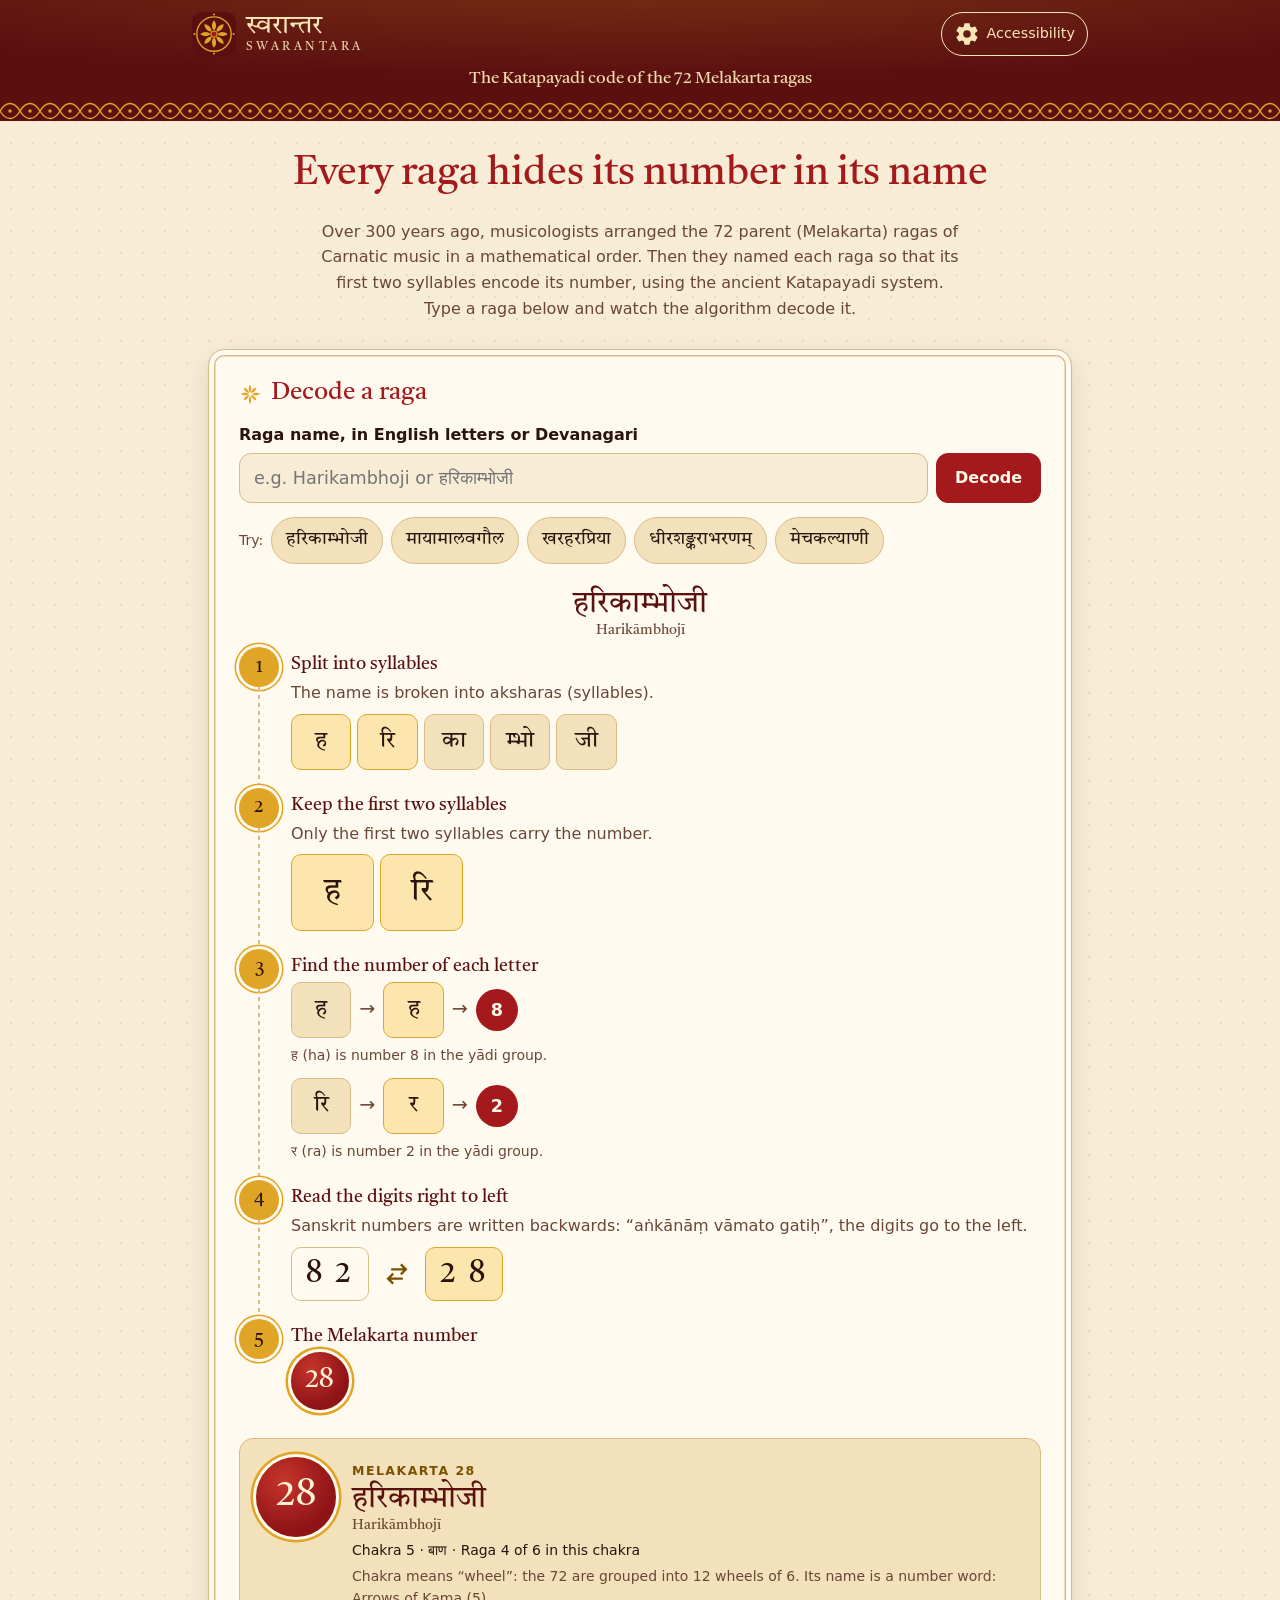
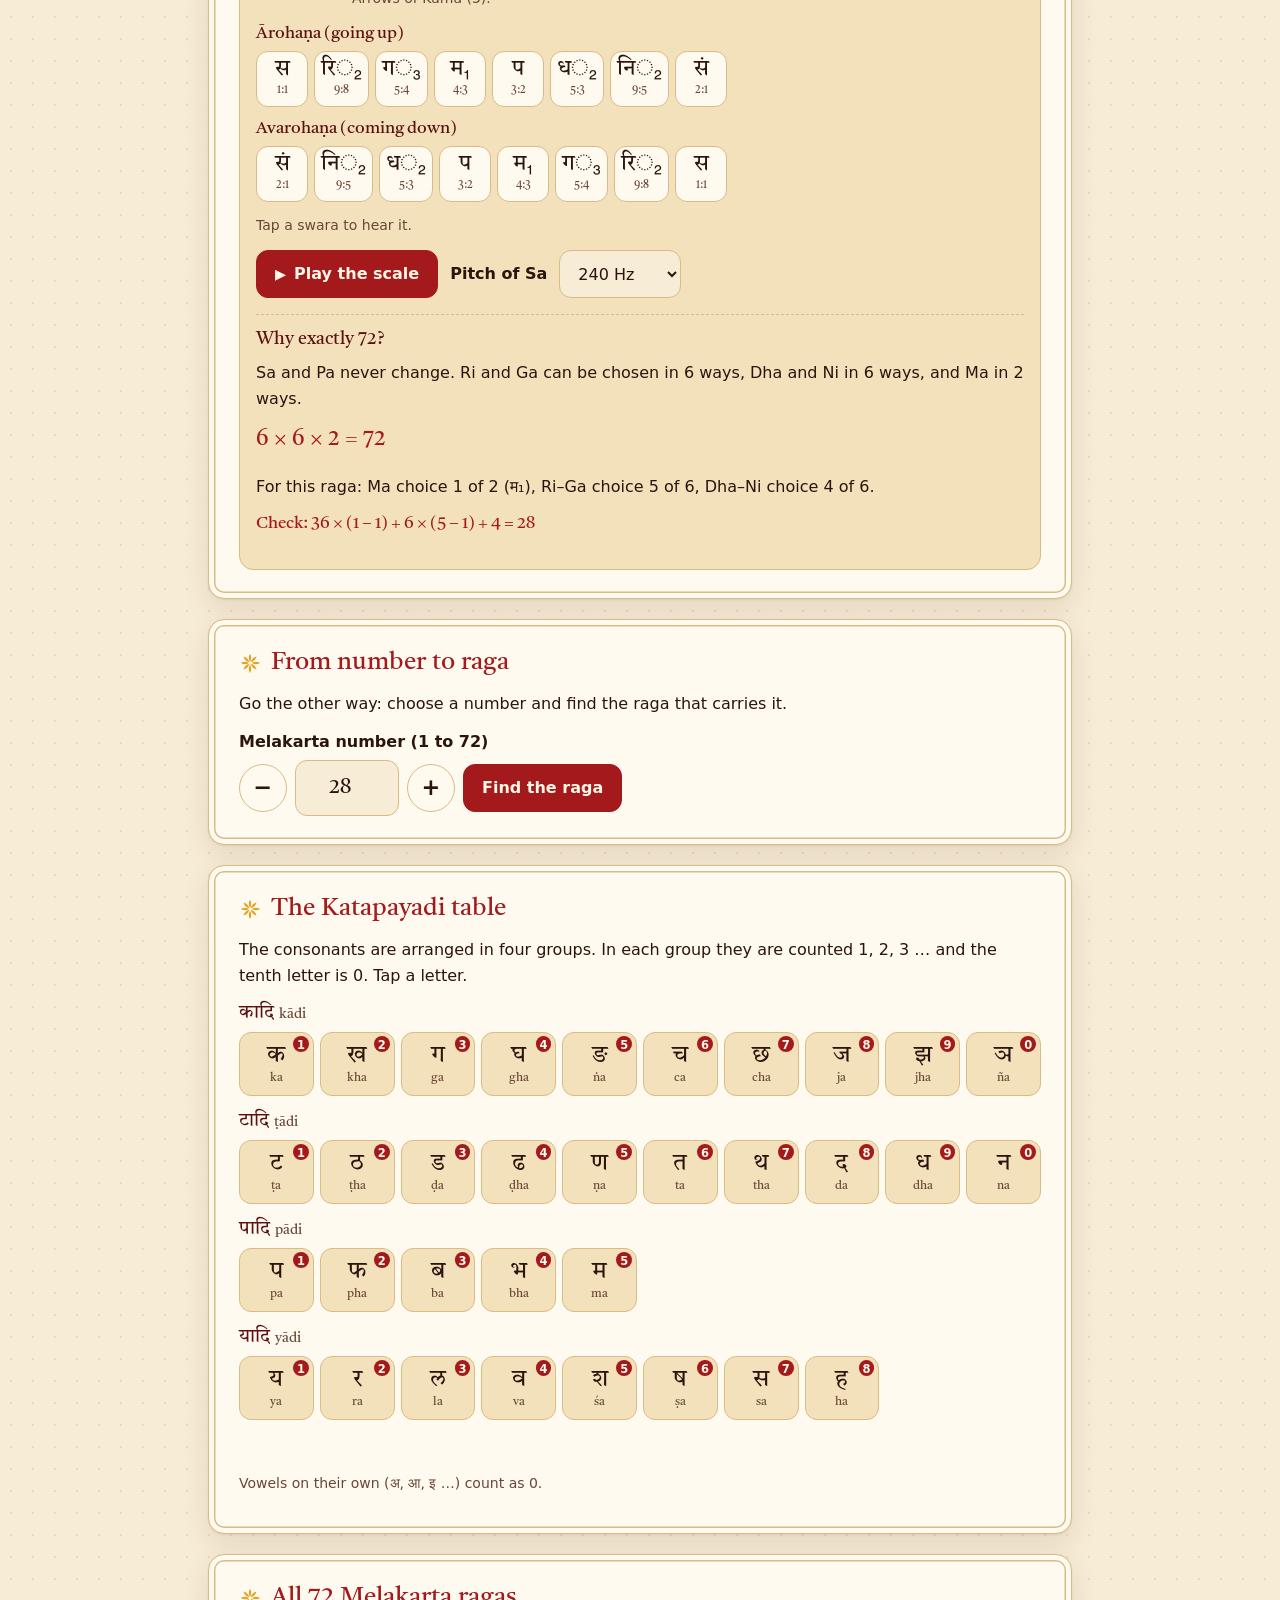
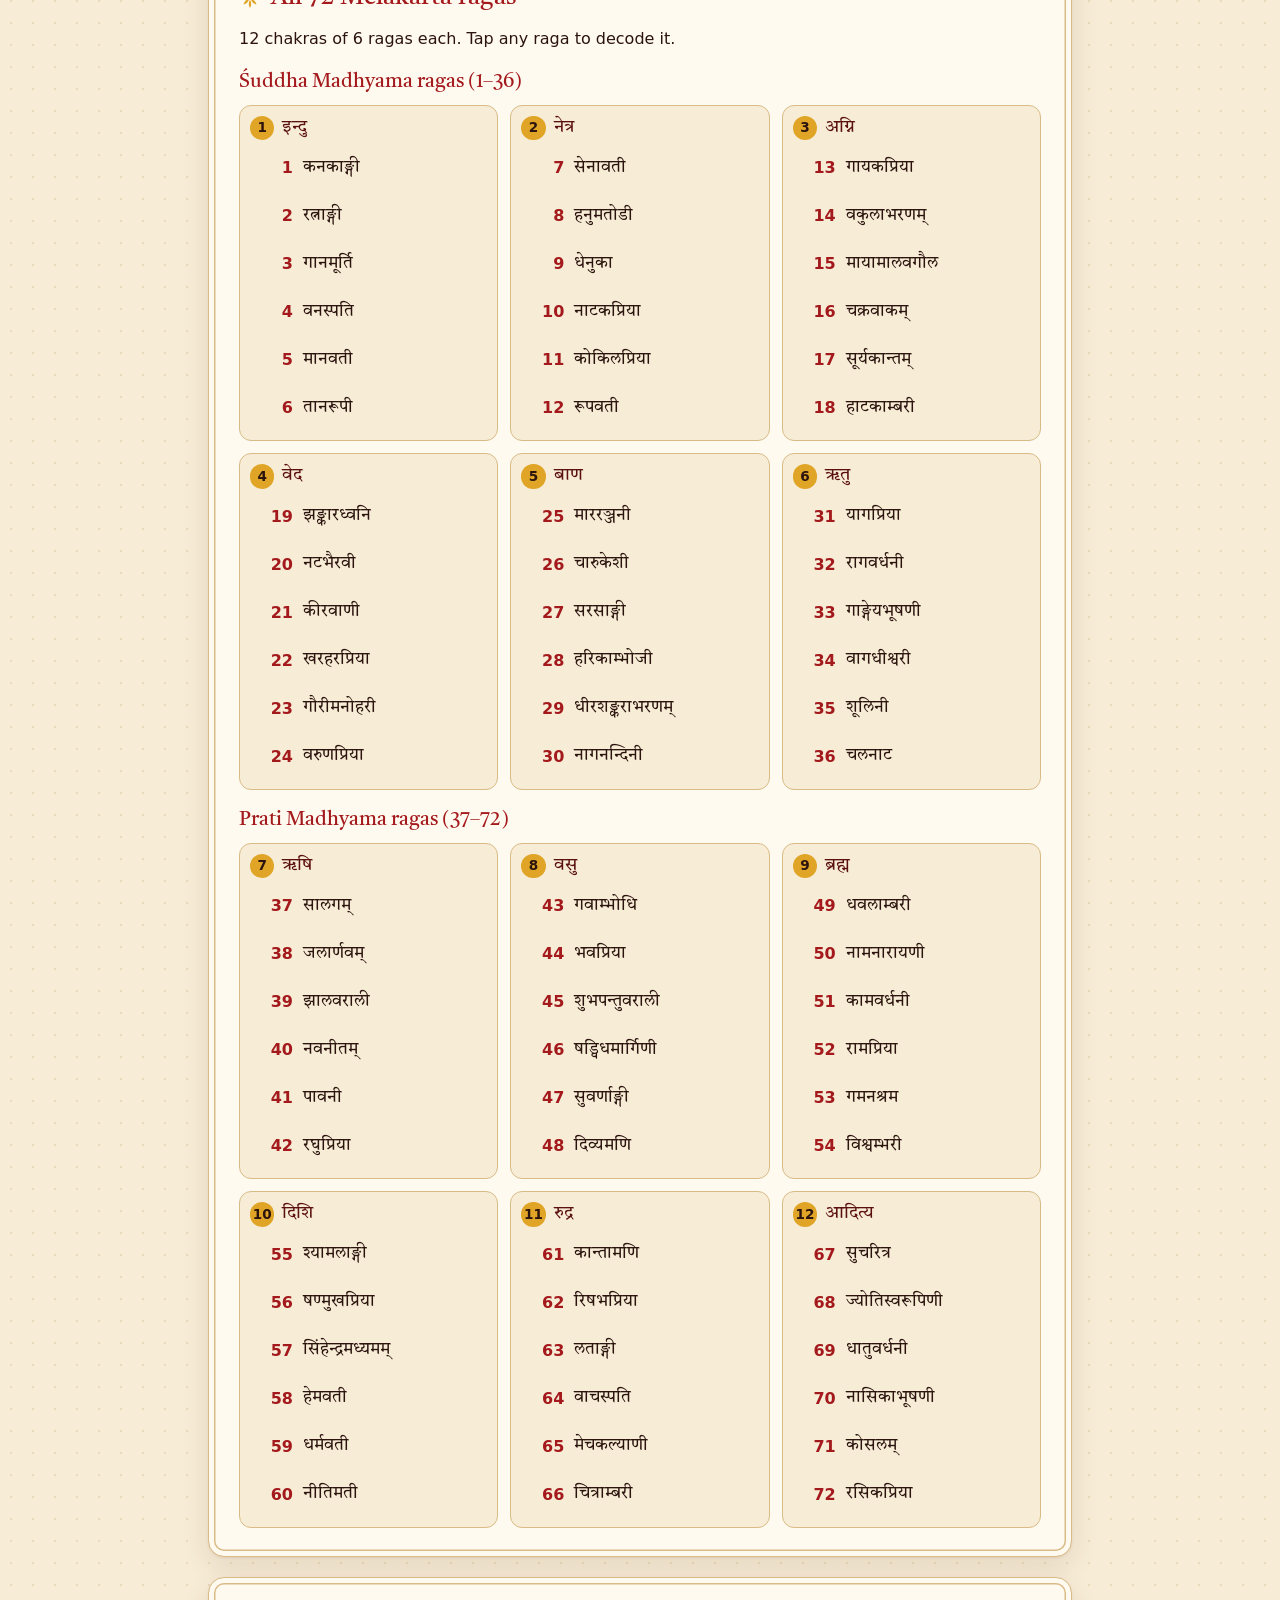
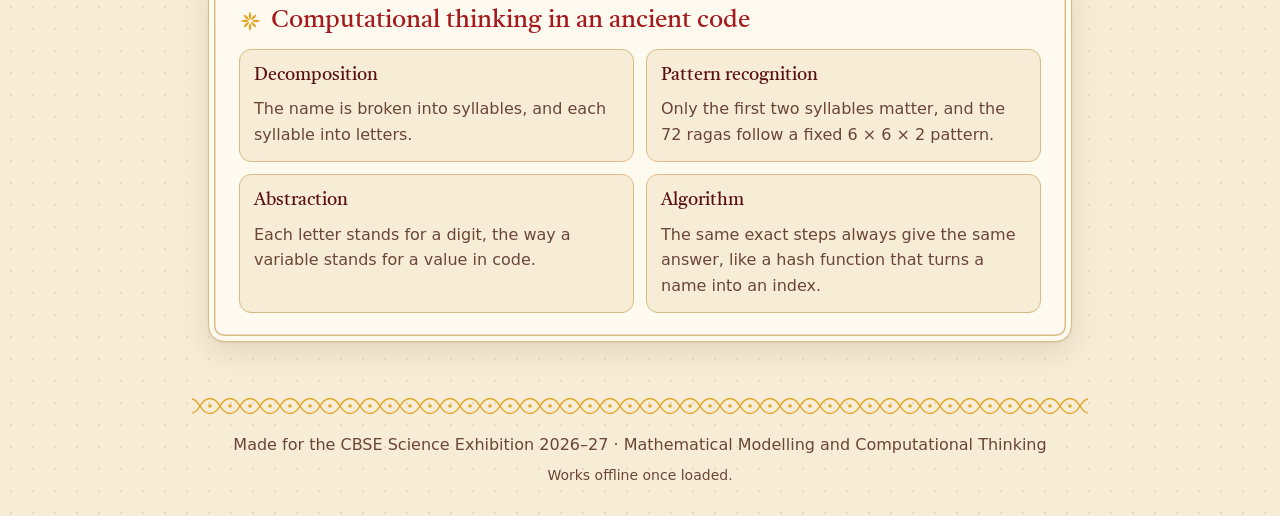
==== commit cded5cf1: "Fix bugs found in audit: offline on Cloudflare, stale updates, small screens - Offline mode: Cloudfl" ====
--- a/index.html
+++ b/index.html
@@ -86,9 +86,9 @@
       <form id="reverse-form" novalidate>
         <label for="num-input" data-i18n="rev.label">Melakarta number (1 to 72)</label>
         <div class="stepper">
-          <button type="button" class="btn round" id="num-dec" aria-label="−1">−</button>
+          <button type="button" class="btn round" id="num-dec" data-i18n-attr="aria-label:rev.less" aria-label="One less">−</button>
           <input id="num-input" type="number" inputmode="numeric" min="1" max="72" step="1" value="28">
-          <button type="button" class="btn round" id="num-inc" aria-label="+1">+</button>
+          <button type="button" class="btn round" id="num-inc" data-i18n-attr="aria-label:rev.more" aria-label="One more">+</button>
           <button class="btn primary" type="submit" data-i18n="rev.go">Find the raga</button>
         </div>
         <p id="rev-error" class="error" role="alert" hidden></p>
--- a/css/style.css
+++ b/css/style.css
@@ -38,7 +38,7 @@
   --head-text: #fbe6b6;
   --dot: rgba(138, 93, 0, 0.12);
   --shadow: 0 1px 2px rgba(80, 30, 10, .08), 0 10px 28px rgba(80, 30, 10, .10);
-  --focus: #e0a526;
+  --focus: #8f1418;
   --font-head: "Tiro Devanagari Sanskrit", "Noto Serif Devanagari", "Noto Serif", Georgia, serif;
   --font-body: system-ui, -apple-system, "Segoe UI", Roboto, "Noto Sans", "Noto Sans Devanagari", sans-serif;
   --radius: 16px;
@@ -49,7 +49,7 @@
     --bg: #150b08; --paper: #22120e; --surface-2: #301b14; --text: #f8e9d3; --muted: #d2b398;
     --line: #5d3b27; --kumkum: #f0705f; --maroon: #f3b5a0; --gold: #eabb4c; --gold-bright: #f2c75c;
     --green: #86d3a8; --on-accent: #1c0b07; --hl-bg: #4d2c10; --head-bg: #2a0e0a; --head-text: #f6d58c;
-    --dot: rgba(234, 187, 76, 0.07); --shadow: 0 1px 2px rgba(0,0,0,.4), 0 10px 28px rgba(0,0,0,.35);
+    --dot: rgba(234, 187, 76, 0.07); --shadow: 0 1px 2px rgba(0,0,0,.4), 0 10px 28px rgba(0,0,0,.35); --focus: #f2c75c;
     color-scheme: dark;
   }
 }
@@ -57,7 +57,7 @@
   --bg: #150b08; --paper: #22120e; --surface-2: #301b14; --text: #f8e9d3; --muted: #d2b398;
   --line: #5d3b27; --kumkum: #f0705f; --maroon: #f3b5a0; --gold: #eabb4c; --gold-bright: #f2c75c;
   --green: #86d3a8; --on-accent: #1c0b07; --hl-bg: #4d2c10; --head-bg: #2a0e0a; --head-text: #f6d58c;
-  --dot: rgba(234, 187, 76, 0.07); --shadow: 0 1px 2px rgba(0,0,0,.4), 0 10px 28px rgba(0,0,0,.35);
+  --dot: rgba(234, 187, 76, 0.07); --shadow: 0 1px 2px rgba(0,0,0,.4), 0 10px 28px rgba(0,0,0,.35); --focus: #f2c75c;
   color-scheme: dark;
 }
 /* High contrast (light, then dark) */
@@ -115,11 +115,11 @@
   clip: rect(0 0 0 0); clip-path: inset(50%); white-space: nowrap;
 }
 .skip {
-  position: absolute; left: 12px; top: -60px; z-index: 10;
+  position: absolute; left: 12px; top: 12px; z-index: 10; transform: translateY(-200%);
   background: var(--paper); color: var(--text); padding: 10px 16px; border-radius: 10px;
   border: 2px solid var(--kumkum);
 }
-.skip:focus { top: 12px; }
+.skip:focus { transform: none; }
 
 /* ---------- Kolam ornament strip (a mask, so it takes any colour) ---------- */
 .kolam {
@@ -140,7 +140,7 @@
 }
 .bar {
   max-width: 56rem; margin: 0 auto;
-  display: flex; align-items: center; justify-content: space-between; gap: 12px;
+  display: flex; flex-wrap: wrap; align-items: center; justify-content: space-between; gap: 10px 12px;
 }
 .brand { display: flex; align-items: center; gap: 10px; color: inherit; text-decoration: none; text-align: left; }
 .brand img { flex: none; }
@@ -157,6 +157,7 @@
   background: transparent; color: inherit; cursor: pointer;
 }
 .icon-btn svg { flex: none; }
+.masthead :focus-visible { outline-color: var(--head-text); }
 .icon-btn:hover { background: rgba(255, 255, 255, .08); }
 .icon-btn-text { font-size: .9rem; }
 
@@ -227,7 +228,8 @@
 /* ---------- Decoder output ---------- */
 .decode-out { margin-top: 22px; }
 .decoding-for { text-align: center; margin-bottom: 8px; }
-.rname { display: inline-flex; flex-direction: column; line-height: 1.2; }
+.rname { display: inline-flex; flex-direction: column; line-height: 1.2; max-width: 100%; }
+.rname-main, .rname-sub { overflow-wrap: anywhere; }
 .rname-main { font-family: var(--font-head); }
 .rname-sub { font-size: .9rem; color: var(--muted); font-family: var(--font-head); }
 .rname.big .rname-main { font-size: 1.9rem; color: var(--maroon); }
@@ -277,7 +279,7 @@
 
 .medallion {
   display: inline-grid; place-items: center; width: 3.6rem; height: 3.6rem; border-radius: 50%;
-  background: radial-gradient(circle at 35% 30%, #c8352c, var(--kumkum) 60%);
+  background: radial-gradient(circle at 35% 30%, #c8352c, #8f1418 65%);
   color: #fff3d6; font-family: var(--font-head); font-size: 1.7rem;
   box-shadow: 0 0 0 3px var(--paper), 0 0 0 5.5px var(--gold-bright);
   flex: none;
@@ -295,7 +297,8 @@
   margin-top: 10px; padding: 18px 16px; border-radius: 14px;
   background: var(--surface-2); border: 1.5px solid var(--line);
 }
-.result-head { display: flex; gap: 16px; align-items: flex-start; margin-bottom: 14px; }
+.result-head { display: flex; flex-wrap: wrap; gap: 16px; align-items: flex-start; margin-bottom: 14px; }
+.result-head > div { flex: 1 1 11rem; min-width: 0; }
 .result-head p { margin: 4px 0 0; }
 .eyebrow { text-transform: uppercase; letter-spacing: .12em; font-size: .78rem; font-weight: 700; color: var(--gold); }
 :root[lang="sa"] .eyebrow { text-transform: none; letter-spacing: 0; font-family: var(--font-head); font-size: 1rem; }
@@ -313,6 +316,8 @@
 .swara .ratio { font-size: .68rem; color: var(--muted); }
 .swara.sounding { background: var(--gold-bright); border-color: var(--gold); transform: translateY(-3px) scale(1.06); }
 .swara.sounding .ratio, .swara.sounding .sw { color: #2b140e; }
+:root[data-contrast="high"] .swara.sounding { background: var(--text); border-color: var(--text); }
+:root[data-contrast="high"] .swara.sounding .ratio, :root[data-contrast="high"] .swara.sounding .sw { color: var(--on-accent); }
 
 .audio-row { display: flex; flex-wrap: wrap; align-items: center; gap: 10px 12px; margin: 14px 0 6px; }
 .audio-row .sa-label { margin: 0; font-weight: 600; }
@@ -351,10 +356,10 @@
 
 /* ---------- All 72 ---------- */
 .half-title { color: var(--kumkum); font-size: 1.25rem; margin-top: 18px; }
-.chakras { display: grid; grid-template-columns: 1fr; gap: 12px; }
-@media (min-width: 600px) { .chakras { grid-template-columns: repeat(2, 1fr); } }
-@media (min-width: 900px) { .chakras { grid-template-columns: repeat(3, 1fr); } }
-.chakra { border: 1.5px solid var(--line); border-radius: 12px; padding: 10px; background: var(--bg); }
+.chakras { display: grid; grid-template-columns: minmax(0, 1fr); gap: 12px; }
+@media (min-width: 600px) { .chakras { grid-template-columns: repeat(2, minmax(0, 1fr)); } }
+@media (min-width: 900px) { .chakras { grid-template-columns: repeat(3, minmax(0, 1fr)); } }
+.chakra { min-width: 0; border: 1.5px solid var(--line); border-radius: 12px; padding: 10px; background: var(--bg); }
 .chakra h4 { font-size: 1.1rem; color: var(--maroon); margin-bottom: 6px; display: flex; align-items: center; gap: 8px; }
 .chakra-n {
   display: inline-grid; place-items: center; width: 1.8em; height: 1.8em; border-radius: 50%;
@@ -369,7 +374,7 @@
 }
 .raga-btn:hover { background: var(--surface-2); border-color: var(--line); }
 .raga-n { flex: none; width: 2em; text-align: right; font-weight: 700; color: var(--kumkum); }
-.raga-name { font-family: var(--font-head); font-size: 1.05rem; overflow-wrap: break-word; min-width: 0; }
+.raga-name { font-family: var(--font-head); font-size: 1.05rem; overflow-wrap: anywhere; min-width: 0; }
 
 /* ---------- Computational thinking ---------- */
 .pillars { list-style: none; margin: 0; padding: 0; display: grid; gap: 12px; }
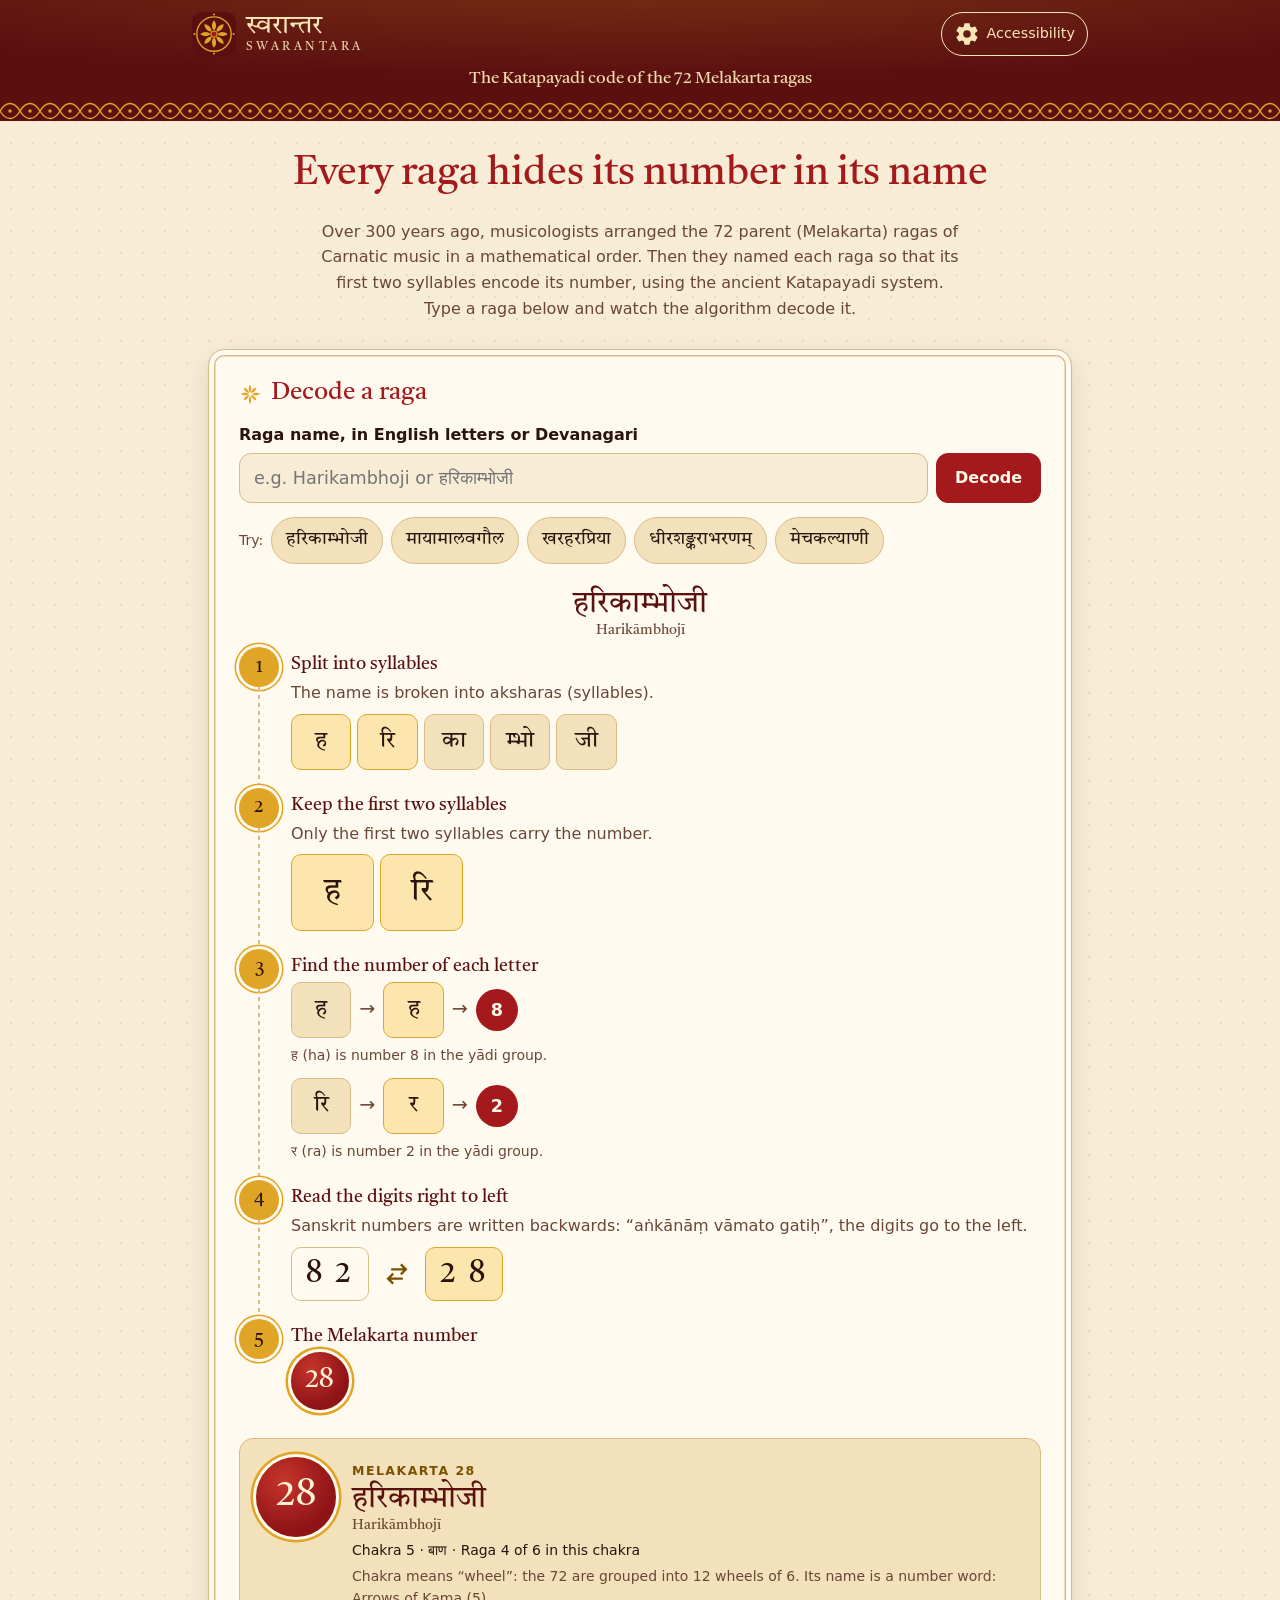
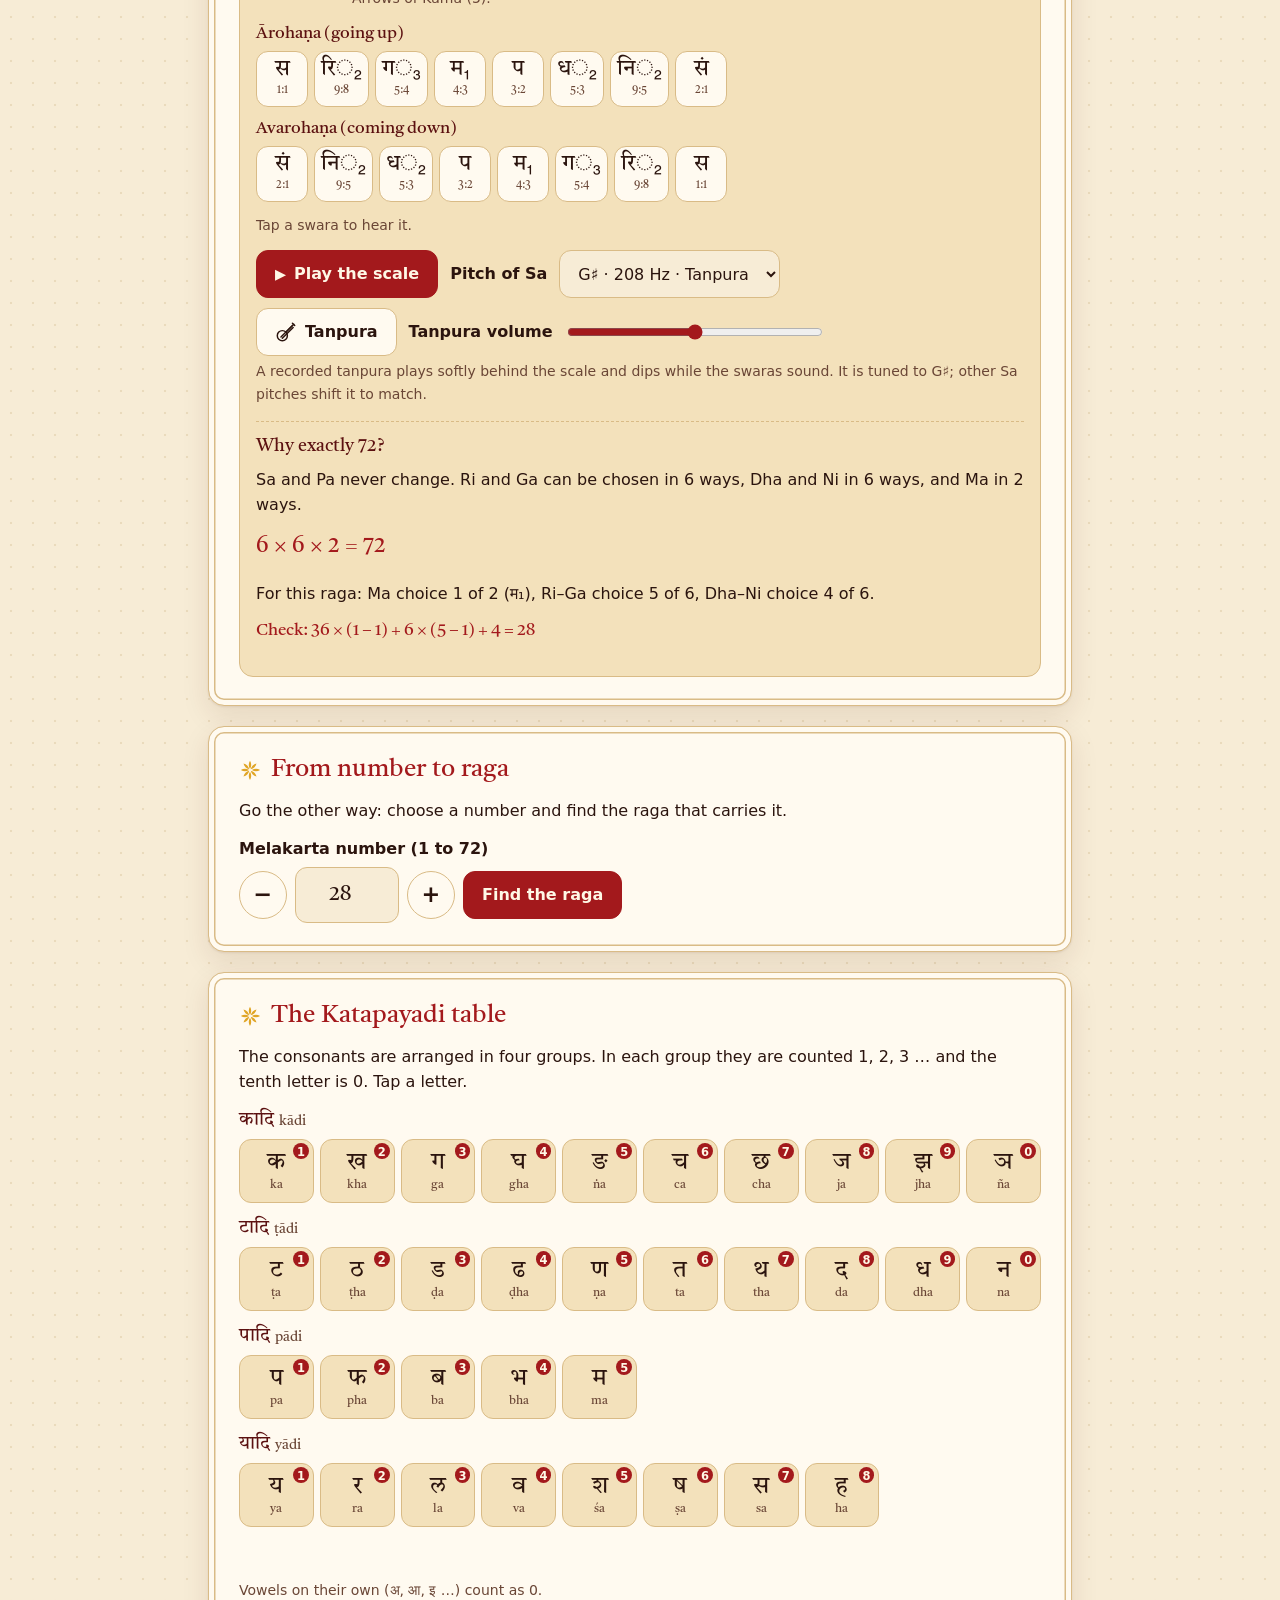
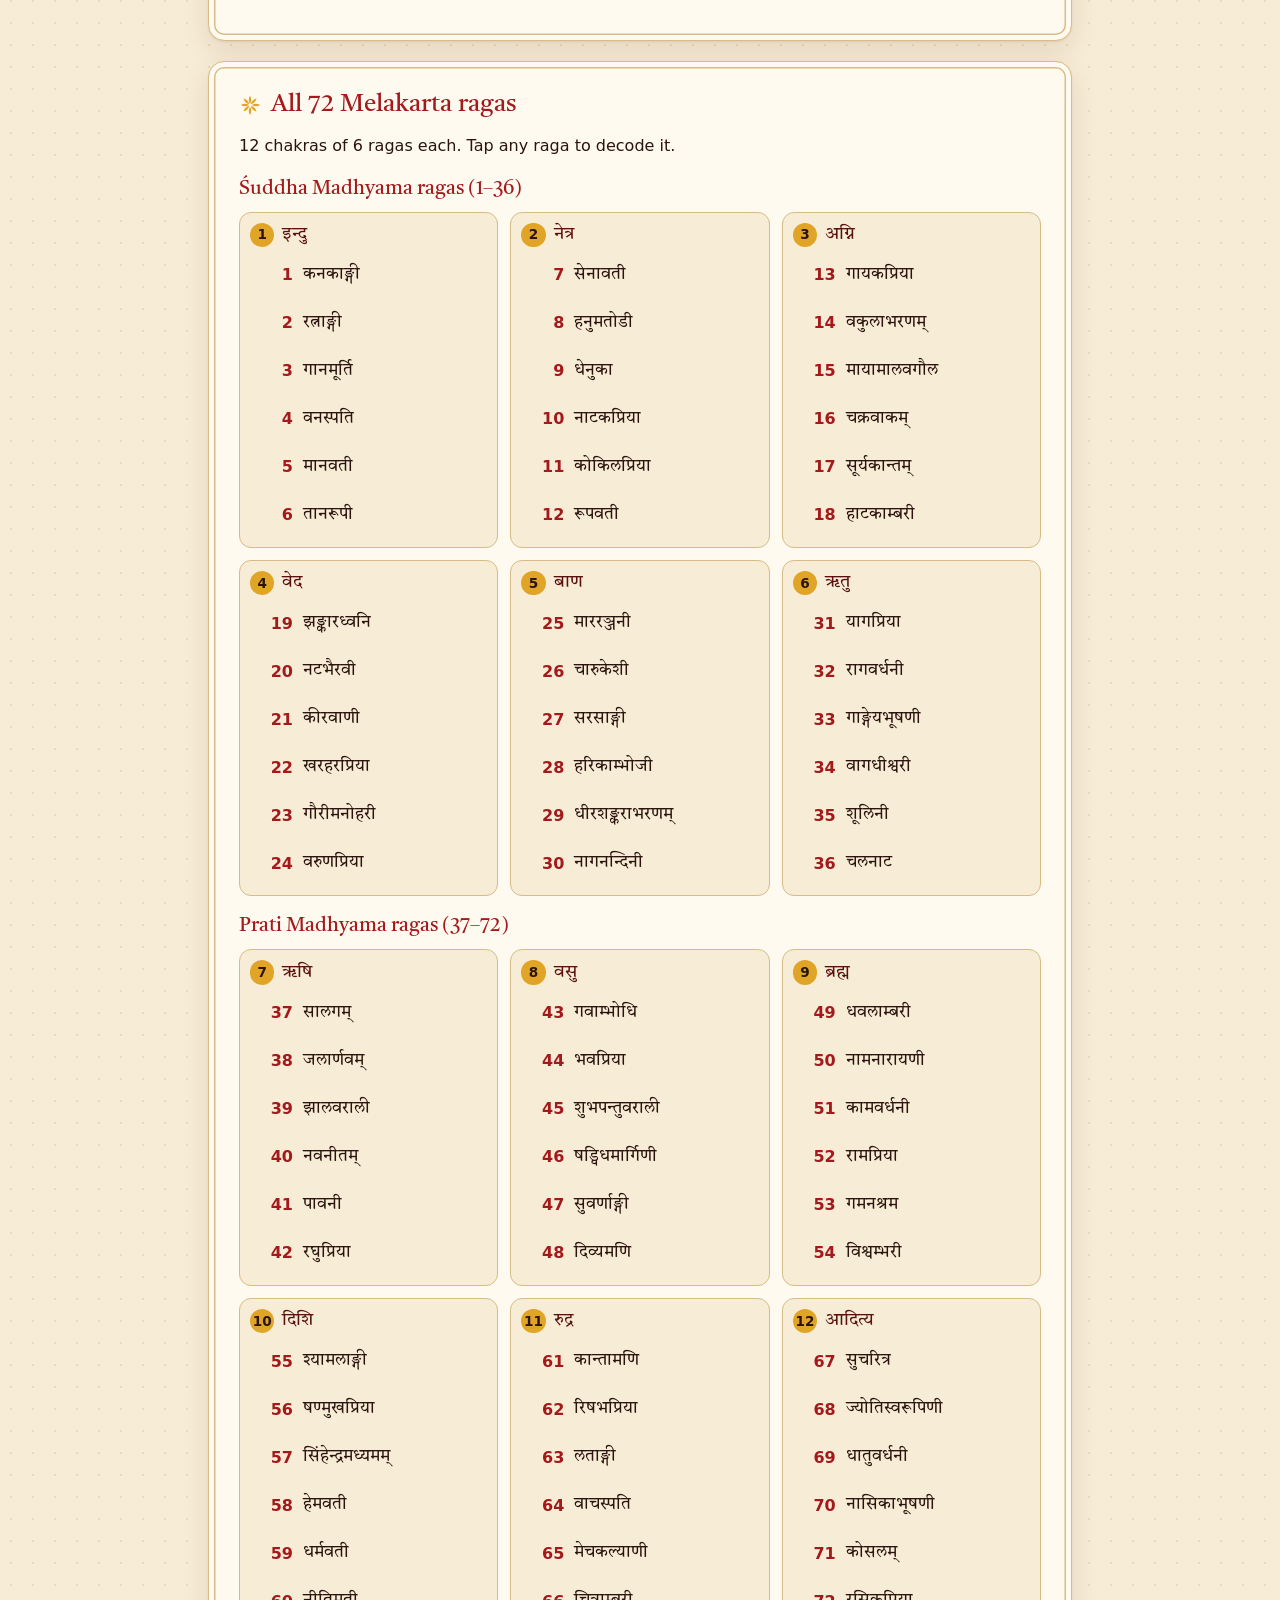
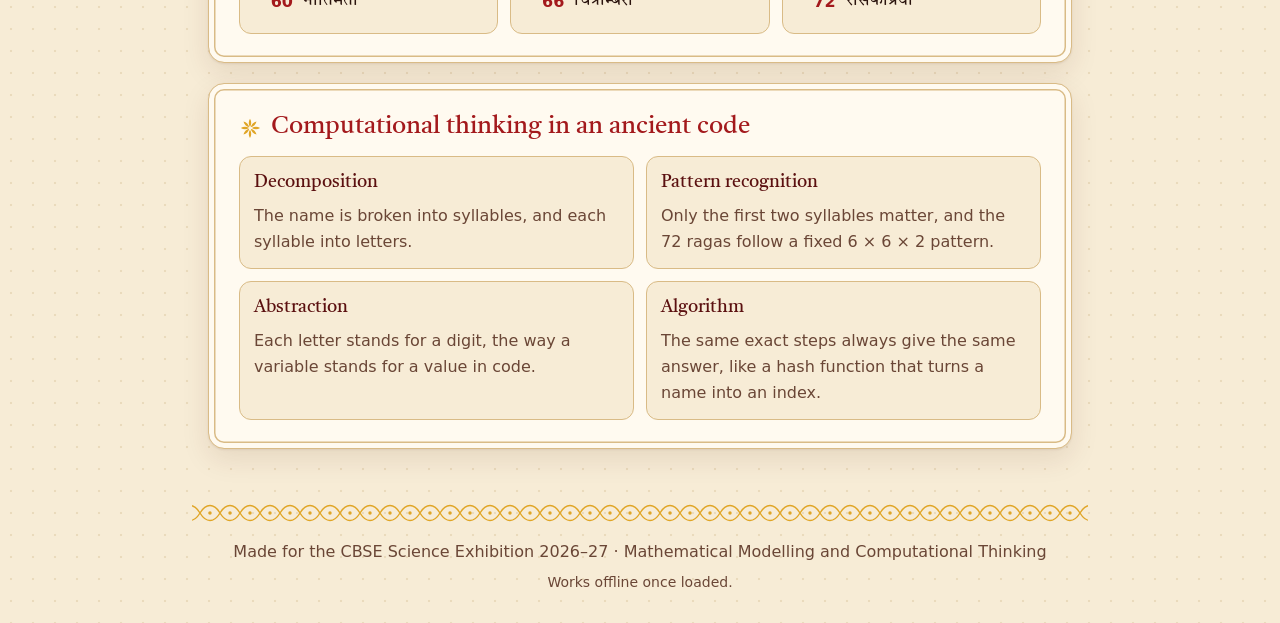
==== commit 3029e08f: "Add recorded tanpura behind the scale; hide half-loaded page on first load Tanpura: - Seamless 6-cyc" ====
--- a/index.html
+++ b/index.html
@@ -10,6 +10,20 @@
   <link rel="apple-touch-icon" href="assets/icon-192.png">
   <link rel="manifest" href="manifest.webmanifest">
   <link rel="preload" href="assets/fonts/tiro-devanagari-sanskrit-devanagari-400-normal.woff2" as="font" type="font/woff2" crossorigin>
+  <style>
+    /* Loading cover: show only the background colour until the page is fully
+       built (styles, fonts, decoder). app.js adds class "ready". If anything
+       fails, the page still appears after 2.5 s. */
+    html { background: #f7ecd6; }
+    @media (prefers-color-scheme: dark) { html[data-theme="auto"] { background: #150b08; } }
+    html[data-theme="dark"] { background: #150b08; }
+    html[data-contrast="high"] { background: #fff; }
+    html[data-contrast="high"][data-theme="dark"] { background: #000; }
+    html:not(.ready) body { opacity: 0; animation: swr-show 0s 2.5s forwards; }
+    html.ready body { opacity: 1; transition: opacity .25s ease; }
+    html[data-motion="reduce"].ready body { transition: none; }
+    @keyframes swr-show { to { opacity: 1; } }
+  </style>
   <link rel="stylesheet" href="css/style.css">
   <script>
     // Apply saved settings before the page paints (avoids a flash of the wrong theme).
--- a/css/style.css
+++ b/css/style.css
@@ -323,6 +323,13 @@
 .audio-row .sa-label { margin: 0; font-weight: 600; }
 .audio-row select { width: auto; }
 .play-ico { font-size: .9rem; }
+.tanpura-row { display: flex; flex-wrap: wrap; align-items: center; gap: 10px 12px; margin: 10px 0 4px; }
+.tanpura-row .tp-vol-label { margin: 0; font-weight: 600; }
+.tanpura-row input[type="range"] { flex: 1 1 8rem; min-width: 0; max-width: 16rem; height: 44px; accent-color: var(--kumkum); }
+.btn.toggle[aria-pressed="true"] { background: var(--gold-bright); border-color: var(--gold); color: #2b140e; }
+:root[data-contrast="high"] .btn.toggle[aria-pressed="true"] { background: var(--text); color: var(--on-accent); }
+.tp-ico { display: inline-flex; }
+.btn.loading { opacity: .7; cursor: progress; }
 
 .math { margin-top: 16px; padding-top: 14px; border-top: 1.5px dashed var(--line); }
 .math h4 { color: var(--maroon); font-size: 1.1rem; }
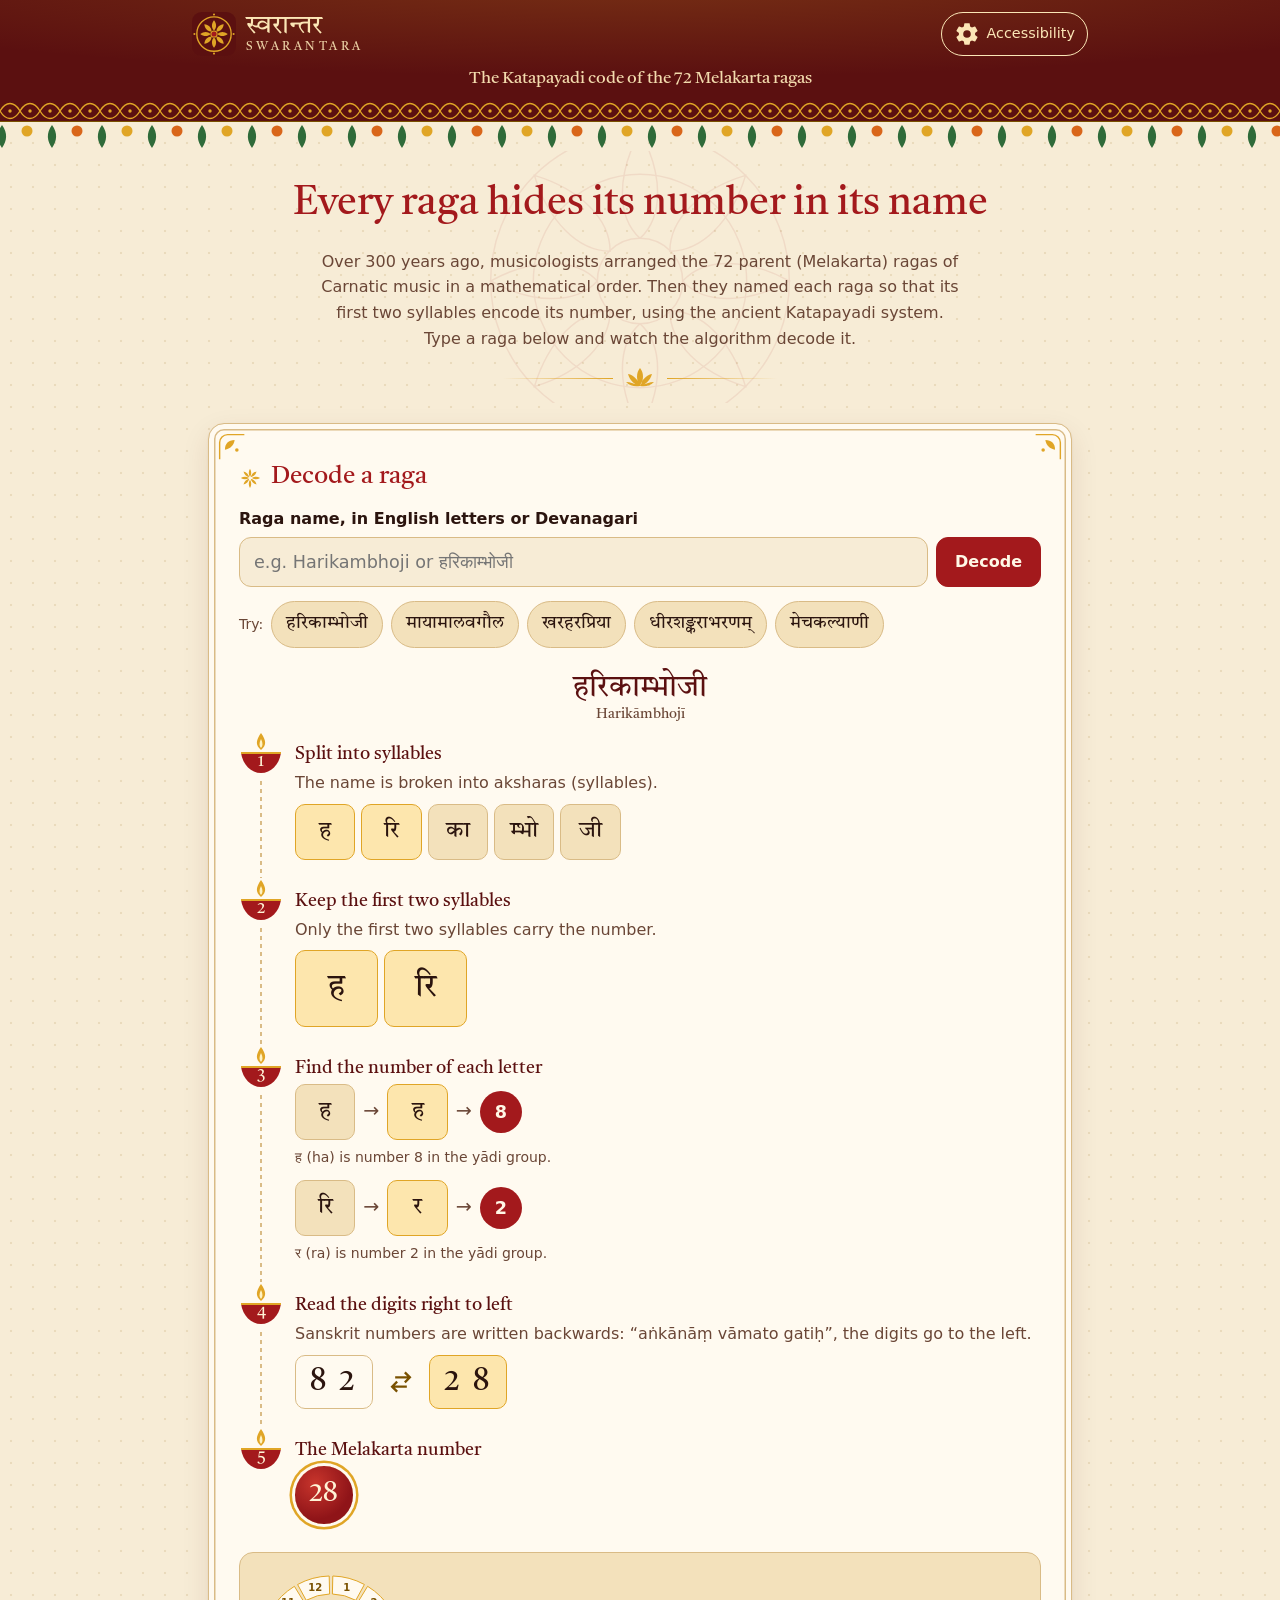
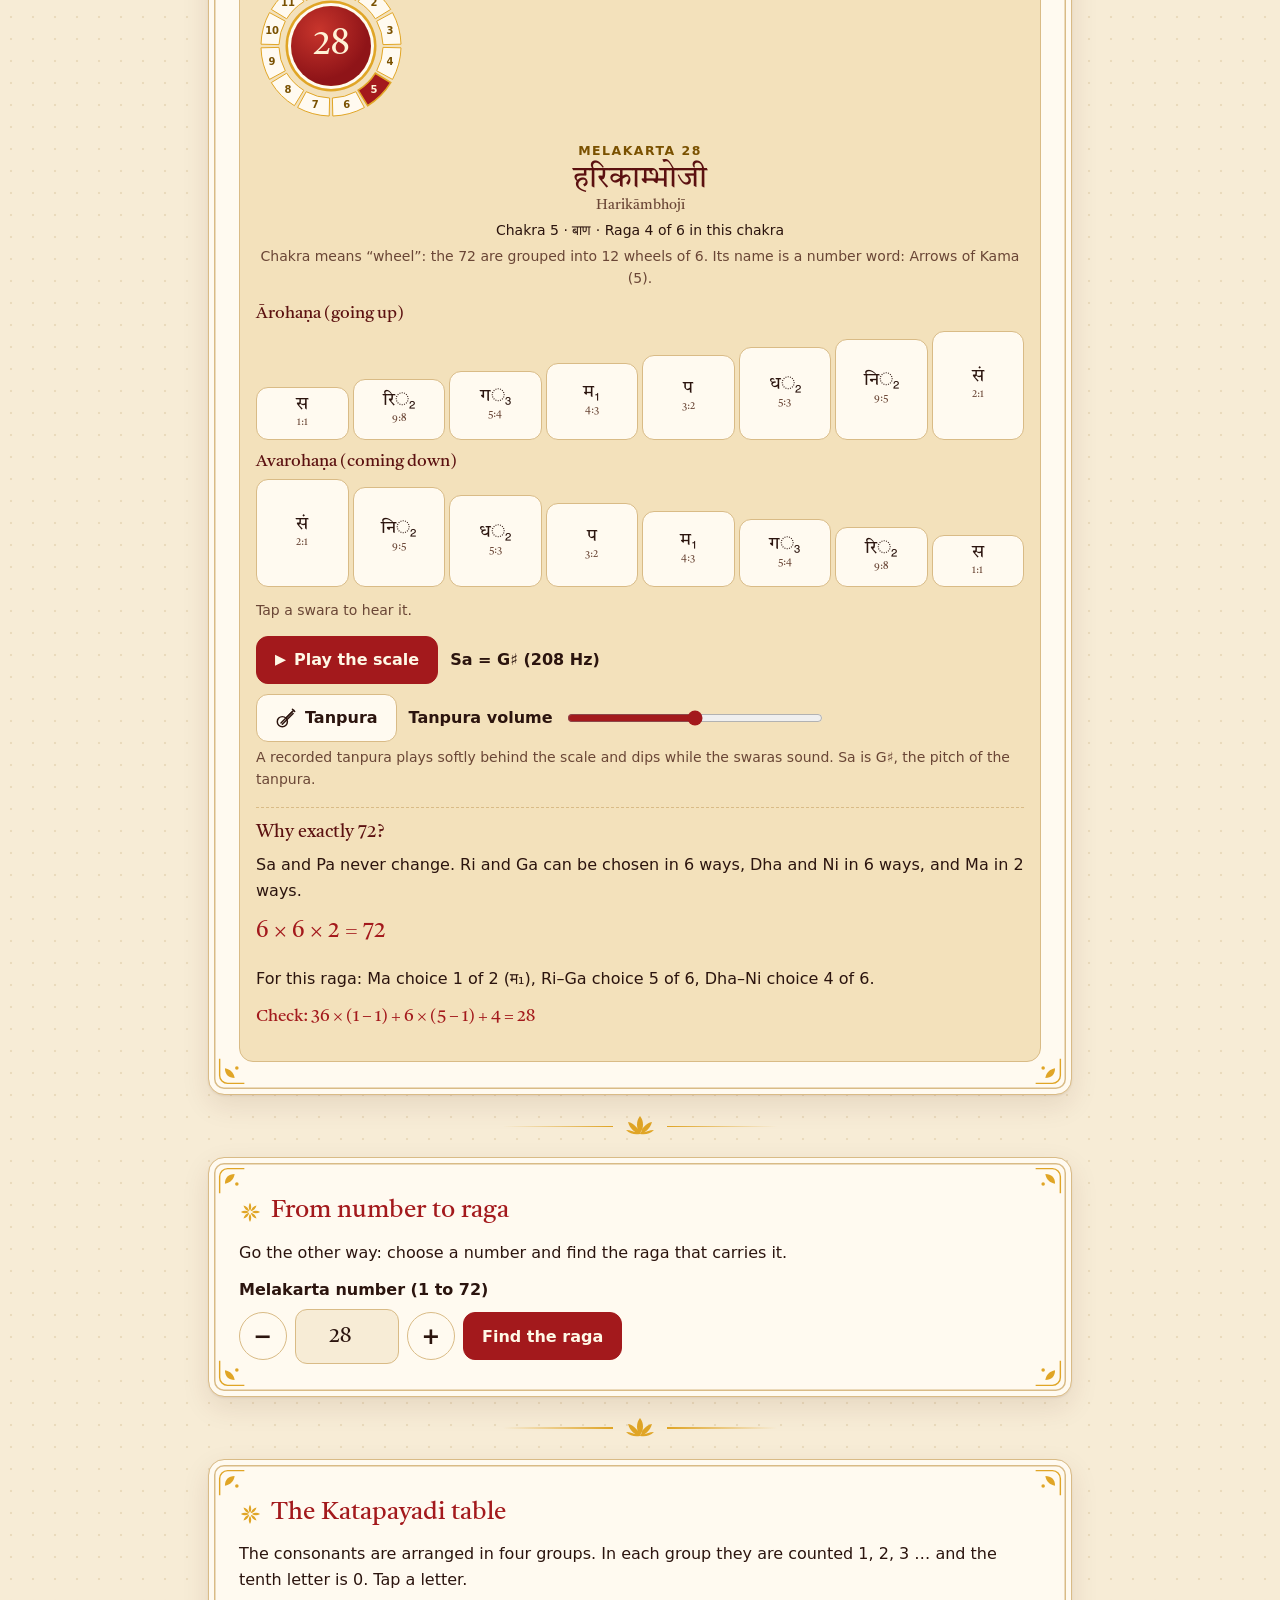
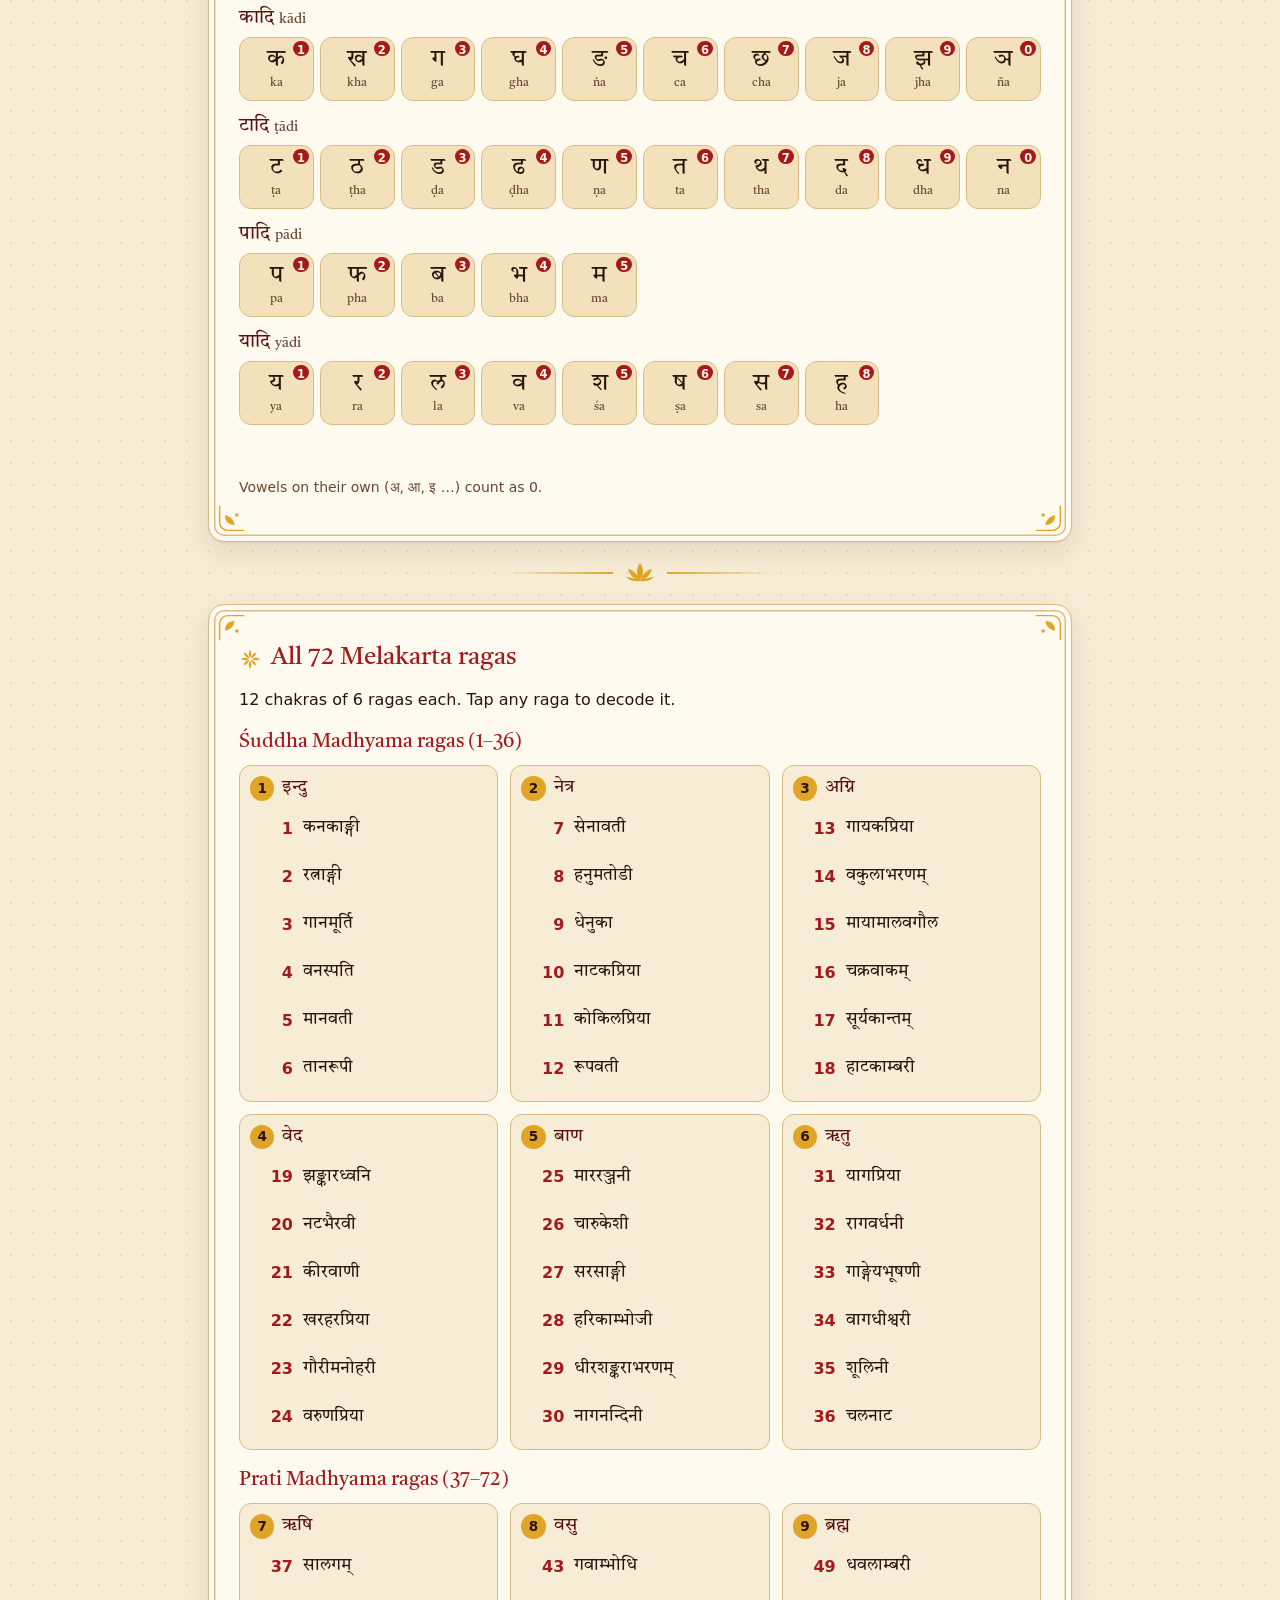
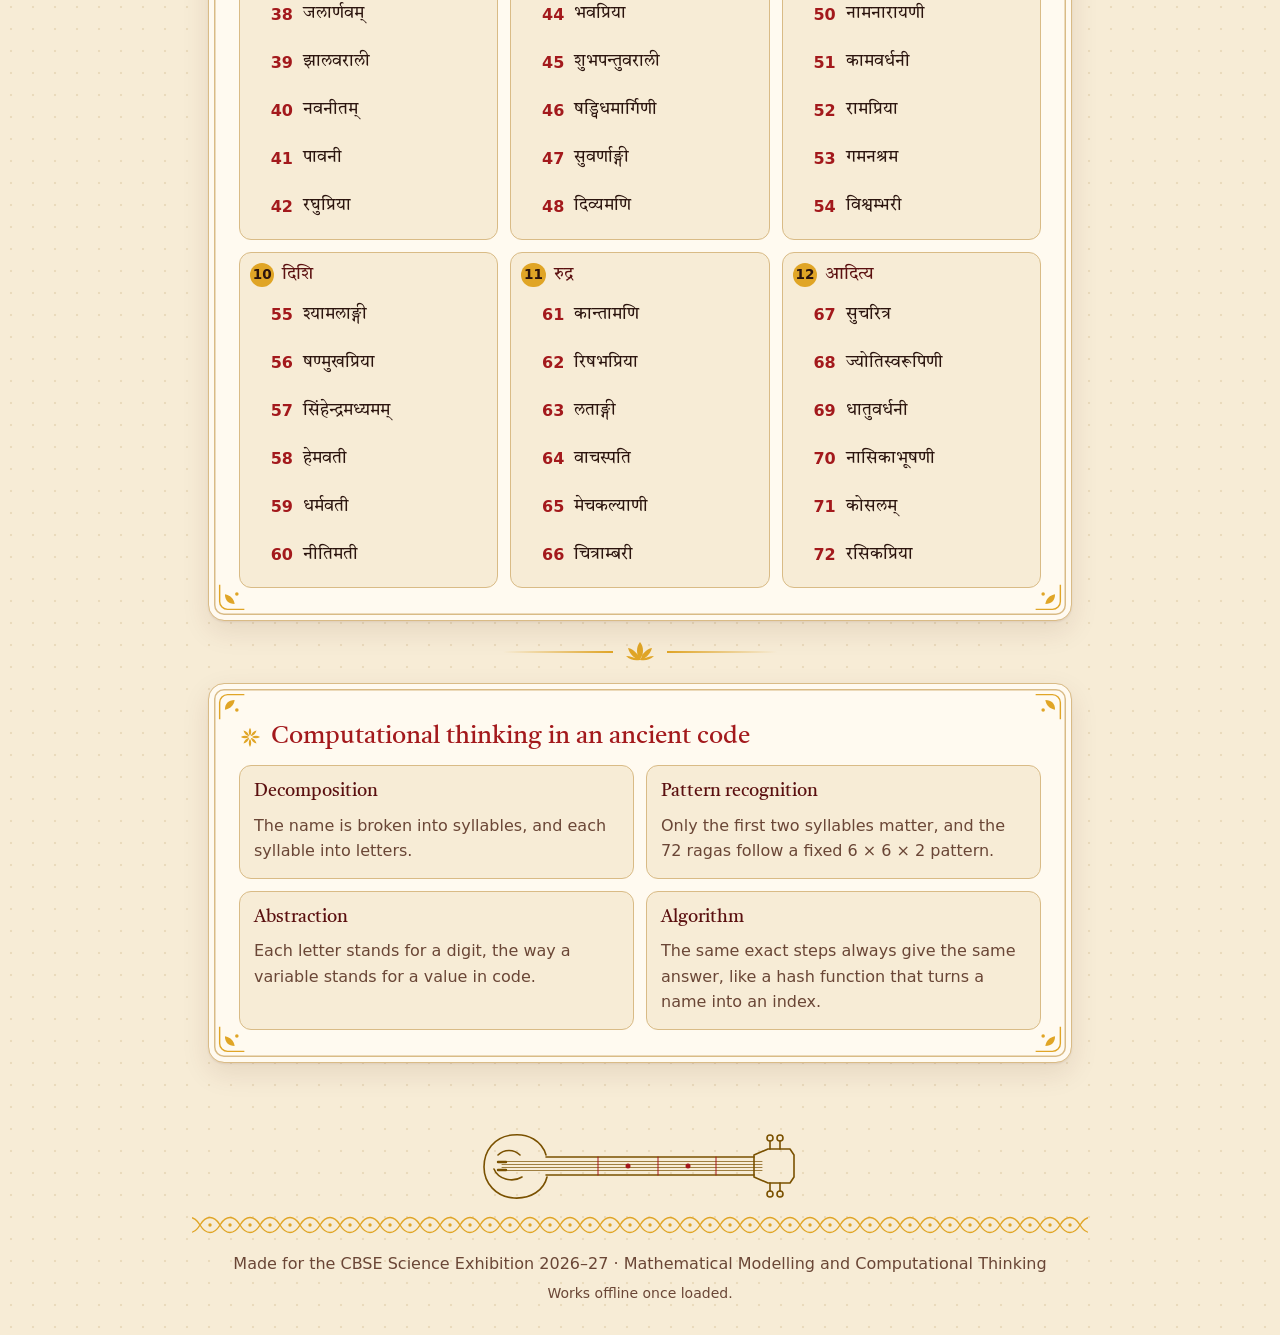
==== commit c1647a89: "Add traditional details: toran, mandala, lotus dividers, card corners, diyas, chakra wheel, stair sw" ====
--- a/index.html
+++ b/index.html
@@ -61,15 +61,19 @@
     <p class="tagline" data-i18n="brand.sub">The Katapayadi code of the 72 Melakarta ragas</p>
     <div class="kolam" aria-hidden="true"></div>
   </header>
+  <div class="toran" aria-hidden="true"><span class="t-leaves"></span><span class="t-fl1"></span><span class="t-fl2"></span></div>
 
   <main id="top">
     <section class="hero">
+      <svg class="mandala" aria-hidden="true" viewBox="0 0 300 300" fill="none" stroke="currentColor" stroke-width="1.4"><circle cx="150" cy="150" r="140"/><circle cx="150" cy="150" r="100"/><circle cx="150" cy="150" r="40"/><path d="M150 10c22 40 22 80 0 100-22-20-22-60 0-100zM150 290c-22-40-22-80 0-100 22 20 22 60 0 100zM10 150c40-22 80-22 100 0-20 22-60 22-100 0zM290 150c-40 22-80 22-100 0 20-22 60-22 100 0z"/><path d="M51 51c43 13 71 41 71 71-30 0-58-28-71-71zM249 249c-43-13-71-41-71-71 30 0 58 28 71 71zM249 51c-13 43-41 71-71 71 0-30 28-58 71-71zM51 249c13-43 41-71 71-71 0 30-28 58-71 71z"/></svg>
       <h1 data-i18n="hero.title">Every raga hides its number in its name</h1>
       <p data-i18n="hero.body">Over 300 years ago, musicologists arranged the 72 parent (Melakarta) ragas of Carnatic music in a mathematical order. Then they named each raga so that its first two syllables encode its number, using the ancient Katapayadi system. Type a raga below and watch the algorithm decode it.</p>
+      <div class="lotus-divider" aria-hidden="true"><span></span><svg width="34" height="22" viewBox="0 0 34 22" fill="currentColor"><path d="M17 1c4 5 4 12 0 18-4-6-4-13 0-18zM17 19C12 18 7 14 5 7c6 1 10 6 12 12zM17 19c5-1 10-5 12-12-6 1-10 6-12 12zM3 15c4 0 9 2 14 4-5 1-10 0-14-4zM31 15c-4 0-9 2-14 4 5 1 10 0 14-4z"/></svg><span></span></div>
     </section>
 
     <!-- 1. Decoder -->
     <section id="decoder" class="card" aria-labelledby="dec-title" tabindex="-1">
+      <span class="corners" aria-hidden="true"></span>
       <h2 id="dec-title" class="ornate" data-i18n="dec.title">Decode a raga</h2>
       <form id="decode-form" class="field-row" autocomplete="off" novalidate>
         <label for="raga-input" data-i18n="dec.label">Raga name, in English letters or Devanagari</label>
@@ -93,8 +97,11 @@
       <div id="decode-out" class="decode-out"></div>
     </section>
 
+    <div class="lotus-divider" aria-hidden="true"><span></span><svg width="34" height="22" viewBox="0 0 34 22" fill="currentColor"><path d="M17 1c4 5 4 12 0 18-4-6-4-13 0-18zM17 19C12 18 7 14 5 7c6 1 10 6 12 12zM17 19c5-1 10-5 12-12-6 1-10 6-12 12zM3 15c4 0 9 2 14 4-5 1-10 0-14-4zM31 15c-4 0-9 2-14 4 5 1 10 0 14-4z"/></svg><span></span></div>
+
     <!-- 2. Reverse lookup -->
     <section id="reverse" class="card" aria-labelledby="rev-title">
+      <span class="corners" aria-hidden="true"></span>
       <h2 id="rev-title" class="ornate" data-i18n="rev.title">From number to raga</h2>
       <p data-i18n="rev.body">Go the other way: choose a number and find the raga that carries it.</p>
       <form id="reverse-form" novalidate>
@@ -109,8 +116,11 @@
       </form>
     </section>
 
+    <div class="lotus-divider" aria-hidden="true"><span></span><svg width="34" height="22" viewBox="0 0 34 22" fill="currentColor"><path d="M17 1c4 5 4 12 0 18-4-6-4-13 0-18zM17 19C12 18 7 14 5 7c6 1 10 6 12 12zM17 19c5-1 10-5 12-12-6 1-10 6-12 12zM3 15c4 0 9 2 14 4-5 1-10 0-14-4zM31 15c-4 0-9 2-14 4 5 1 10 0 14-4z"/></svg><span></span></div>
+
     <!-- 3. The table -->
     <section id="chart" class="card" aria-labelledby="chart-title">
+      <span class="corners" aria-hidden="true"></span>
       <h2 id="chart-title" class="ornate" data-i18n="chart.title">The Katapayadi table</h2>
       <p data-i18n="chart.body">The consonants are arranged in four groups. In each group they are counted 1, 2, 3 … and the tenth letter is 0. Tap a letter.</p>
       <div id="chart-grid" class="kp-grid"></div>
@@ -118,15 +128,21 @@
       <p class="small muted" data-i18n="chart.zero">Vowels on their own (अ, आ, इ …) count as 0.</p>
     </section>
 
+    <div class="lotus-divider" aria-hidden="true"><span></span><svg width="34" height="22" viewBox="0 0 34 22" fill="currentColor"><path d="M17 1c4 5 4 12 0 18-4-6-4-13 0-18zM17 19C12 18 7 14 5 7c6 1 10 6 12 12zM17 19c5-1 10-5 12-12-6 1-10 6-12 12zM3 15c4 0 9 2 14 4-5 1-10 0-14-4zM31 15c-4 0-9 2-14 4 5 1 10 0 14-4z"/></svg><span></span></div>
+
     <!-- 4. All 72 -->
     <section id="all" class="card" aria-labelledby="all-title">
+      <span class="corners" aria-hidden="true"></span>
       <h2 id="all-title" class="ornate" data-i18n="all.title">All 72 Melakarta ragas</h2>
       <p data-i18n="all.body">12 chakras of 6 ragas each. Tap any raga to decode it.</p>
       <div id="all-grid"></div>
     </section>
 
+    <div class="lotus-divider" aria-hidden="true"><span></span><svg width="34" height="22" viewBox="0 0 34 22" fill="currentColor"><path d="M17 1c4 5 4 12 0 18-4-6-4-13 0-18zM17 19C12 18 7 14 5 7c6 1 10 6 12 12zM17 19c5-1 10-5 12-12-6 1-10 6-12 12zM3 15c4 0 9 2 14 4-5 1-10 0-14-4zM31 15c-4 0-9 2-14 4 5 1 10 0 14-4z"/></svg><span></span></div>
+
     <!-- 5. Computational thinking -->
     <section id="how" class="card" aria-labelledby="how-title">
+      <span class="corners" aria-hidden="true"></span>
       <h2 id="how-title" class="ornate" data-i18n="how.title">Computational thinking in an ancient code</h2>
       <ul class="pillars">
         <li><h3 data-i18n="how.decomp">Decomposition</h3><p data-i18n="how.decompB"></p></li>
@@ -138,6 +154,7 @@
   </main>
 
   <footer class="foot">
+    <svg class="tanpura-art" aria-hidden="true" viewBox="0 0 320 80" fill="none" stroke="currentColor" stroke-width="1.6" stroke-linecap="round" stroke-linejoin="round"><path d="M66 30c-4-14-18-22-34-20C14 12 4 26 4 42s12 30 30 31c17 1 30-8 33-21"/><path d="M18 30c6-6 16-6 22 0M14 44c4 10 18 14 28 8"/><path d="M66 32h208M66 50h208"/><path d="M274 30l14-6h22l4 6v22l-4 6h-22l-14-6z"/><path d="M290 24v-8M300 24v-8M290 58v8M300 58v8"/><circle cx="290" cy="13" r="3"/><circle cx="300" cy="13" r="3"/><circle cx="290" cy="69" r="3"/><circle cx="300" cy="69" r="3"/><path d="M26 37l-8 0M26 45l-8 0" stroke-width="2.4"/><path d="M22 36.5h260M22 39.5h260M22 42.5h260M22 45.5h260" stroke-width=".7"/><g class="accent"><path d="M118 32v18M178 32v18M236 32v18" stroke-width="1"/><circle cx="148" cy="41" r="2.5" fill="currentColor" stroke="none"/><circle cx="208" cy="41" r="2.5" fill="currentColor" stroke="none"/></g></svg>
     <div class="kolam" aria-hidden="true"></div>
     <p data-i18n="foot.made">Made for the CBSE Science Exhibition 2026–27 · Mathematical Modelling and Computational Thinking</p>
     <p class="small" data-i18n="foot.offline">Works offline once loaded.</p>
--- a/css/style.css
+++ b/css/style.css
@@ -460,3 +460,76 @@
 /* English-letter names are longer: give them more room per column. */
 :root[data-script="lat"] .chakra-list { grid-template-columns: repeat(auto-fill, minmax(min(100%, 14rem), 1fr)); }
 @media (min-width: 600px) { :root[data-script="lat"] .chakra-list { grid-template-columns: 1fr; } }
+
+/* ================= Traditional details ================= */
+:root { --leaf: #2f6b3a; --marigold: #e0a526; --marigold-2: #d9661a; --mandala: #a3191c; --mandala-o: .08; --diya: #a3191c; --diya-ink: #fff3d6; --lit: #a3191c; --lit-ink: #fff3d6; }
+@media (prefers-color-scheme: dark) { :root[data-theme="auto"] { --leaf: #5aa865; --mandala: #f2c75c; --mandala-o: .12; } }
+:root[data-theme="dark"] { --leaf: #5aa865; --mandala: #f2c75c; --mandala-o: .12; }
+:root[data-contrast="high"] { --leaf: var(--text); --marigold: var(--text); --marigold-2: var(--text); --mandala: var(--text); --mandala-o: .06; --diya: var(--text); --diya-ink: var(--on-accent); --lit: var(--text); --lit-ink: var(--on-accent); }
+
+/* A2 · toran (mango leaves and marigolds) under the header */
+.toran { position: relative; height: 30px; border-top: 1.5px solid var(--gold); }
+.toran span { position: absolute; inset: 0; -webkit-mask-repeat: repeat-x; mask-repeat: repeat-x; -webkit-mask-size: 100px 30px; mask-size: 100px 30px; -webkit-mask-position: center top; mask-position: center top; }
+.toran .t-leaves { background: var(--leaf); -webkit-mask-image: url("data:image/svg+xml,%3Csvg xmlns='http://www.w3.org/2000/svg' width='100' height='30' viewBox='0 0 100 30'%3E%3Cpath d='M12 3c-6 8-5 16 0 23 5-7 6-15 0-23zM62 3c-6 8-5 16 0 23 5-7 6-15 0-23z'/%3E%3C/svg%3E"); mask-image: url("data:image/svg+xml,%3Csvg xmlns='http://www.w3.org/2000/svg' width='100' height='30' viewBox='0 0 100 30'%3E%3Cpath d='M12 3c-6 8-5 16 0 23 5-7 6-15 0-23zM62 3c-6 8-5 16 0 23 5-7 6-15 0-23z'/%3E%3C/svg%3E"); }
+.toran .t-fl1 { background: var(--marigold); -webkit-mask-image: url("data:image/svg+xml,%3Csvg xmlns='http://www.w3.org/2000/svg' width='100' height='30' viewBox='0 0 100 30'%3E%3Ccircle cx='37' cy='9' r='5.5'/%3E%3C/svg%3E"); mask-image: url("data:image/svg+xml,%3Csvg xmlns='http://www.w3.org/2000/svg' width='100' height='30' viewBox='0 0 100 30'%3E%3Ccircle cx='37' cy='9' r='5.5'/%3E%3C/svg%3E"); }
+.toran .t-fl2 { background: var(--marigold-2); -webkit-mask-image: url("data:image/svg+xml,%3Csvg xmlns='http://www.w3.org/2000/svg' width='100' height='30' viewBox='0 0 100 30'%3E%3Ccircle cx='87' cy='9' r='5.5'/%3E%3C/svg%3E"); mask-image: url("data:image/svg+xml,%3Csvg xmlns='http://www.w3.org/2000/svg' width='100' height='30' viewBox='0 0 100 30'%3E%3Ccircle cx='87' cy='9' r='5.5'/%3E%3C/svg%3E"); }
+
+/* A3 · lotus mandala behind the intro title */
+.hero { position: relative; overflow: hidden; }
+.hero > * { position: relative; }
+.hero .mandala { position: absolute; left: 50%; top: -30px; width: min(320px, 90%); height: auto; transform: translateX(-50%); color: var(--mandala); opacity: var(--mandala-o); pointer-events: none; }
+
+/* A4 · lotus divider */
+.lotus-divider { display: flex; align-items: center; justify-content: center; gap: 10px; margin: 6px auto; color: var(--gold-bright); }
+.hero .lotus-divider { margin-top: 16px; }
+.lotus-divider span { width: min(110px, 28vw); height: 1.5px; background: linear-gradient(90deg, transparent, currentColor); }
+.lotus-divider span:last-child { background: linear-gradient(90deg, currentColor, transparent); }
+.lotus-divider svg { flex: none; }
+
+/* B1 · gold paisley corners on cards */
+.card { position: relative; padding-top: 34px; }
+.card > .corners { position: absolute; inset: 8px; pointer-events: none; }
+.card > .corners::before, .card > .corners::after { content: ""; position: absolute; left: 0; right: 0; height: 30px; background: var(--gold-bright); }
+.card > .corners::before { top: 0; -webkit-mask: url("data:image/svg+xml,%3Csvg xmlns='http://www.w3.org/2000/svg' width='34' height='34' viewBox='0 0 34 34'%3E%3Cg transform='translate(0 0)'%3E%3Cpath d='M3 31V12A9 9 0 0 1 12 3h19' fill='none' stroke='%23000' stroke-width='1.6'/%3E%3Cpath d='M9 20c0-7 4-11 11-11-1 6-5 10-11 11z'/%3E%3Ccircle cx='22.5' cy='20.5' r='2'/%3E%3C/g%3E%3C/svg%3E") left top / 30px 30px no-repeat, url("data:image/svg+xml,%3Csvg xmlns='http://www.w3.org/2000/svg' width='34' height='34' viewBox='0 0 34 34'%3E%3Cg transform='translate(34 0) scale(-1 1)'%3E%3Cpath d='M3 31V12A9 9 0 0 1 12 3h19' fill='none' stroke='%23000' stroke-width='1.6'/%3E%3Cpath d='M9 20c0-7 4-11 11-11-1 6-5 10-11 11z'/%3E%3Ccircle cx='22.5' cy='20.5' r='2'/%3E%3C/g%3E%3C/svg%3E") right top / 30px 30px no-repeat; mask: url("data:image/svg+xml,%3Csvg xmlns='http://www.w3.org/2000/svg' width='34' height='34' viewBox='0 0 34 34'%3E%3Cg transform='translate(0 0)'%3E%3Cpath d='M3 31V12A9 9 0 0 1 12 3h19' fill='none' stroke='%23000' stroke-width='1.6'/%3E%3Cpath d='M9 20c0-7 4-11 11-11-1 6-5 10-11 11z'/%3E%3Ccircle cx='22.5' cy='20.5' r='2'/%3E%3C/g%3E%3C/svg%3E") left top / 30px 30px no-repeat, url("data:image/svg+xml,%3Csvg xmlns='http://www.w3.org/2000/svg' width='34' height='34' viewBox='0 0 34 34'%3E%3Cg transform='translate(34 0) scale(-1 1)'%3E%3Cpath d='M3 31V12A9 9 0 0 1 12 3h19' fill='none' stroke='%23000' stroke-width='1.6'/%3E%3Cpath d='M9 20c0-7 4-11 11-11-1 6-5 10-11 11z'/%3E%3Ccircle cx='22.5' cy='20.5' r='2'/%3E%3C/g%3E%3C/svg%3E") right top / 30px 30px no-repeat; }
+.card > .corners::after { bottom: 0; -webkit-mask: url("data:image/svg+xml,%3Csvg xmlns='http://www.w3.org/2000/svg' width='34' height='34' viewBox='0 0 34 34'%3E%3Cg transform='translate(0 34) scale(1 -1)'%3E%3Cpath d='M3 31V12A9 9 0 0 1 12 3h19' fill='none' stroke='%23000' stroke-width='1.6'/%3E%3Cpath d='M9 20c0-7 4-11 11-11-1 6-5 10-11 11z'/%3E%3Ccircle cx='22.5' cy='20.5' r='2'/%3E%3C/g%3E%3C/svg%3E") left bottom / 30px 30px no-repeat, url("data:image/svg+xml,%3Csvg xmlns='http://www.w3.org/2000/svg' width='34' height='34' viewBox='0 0 34 34'%3E%3Cg transform='translate(34 34) scale(-1 -1)'%3E%3Cpath d='M3 31V12A9 9 0 0 1 12 3h19' fill='none' stroke='%23000' stroke-width='1.6'/%3E%3Cpath d='M9 20c0-7 4-11 11-11-1 6-5 10-11 11z'/%3E%3Ccircle cx='22.5' cy='20.5' r='2'/%3E%3C/g%3E%3C/svg%3E") right bottom / 30px 30px no-repeat; mask: url("data:image/svg+xml,%3Csvg xmlns='http://www.w3.org/2000/svg' width='34' height='34' viewBox='0 0 34 34'%3E%3Cg transform='translate(0 34) scale(1 -1)'%3E%3Cpath d='M3 31V12A9 9 0 0 1 12 3h19' fill='none' stroke='%23000' stroke-width='1.6'/%3E%3Cpath d='M9 20c0-7 4-11 11-11-1 6-5 10-11 11z'/%3E%3Ccircle cx='22.5' cy='20.5' r='2'/%3E%3C/g%3E%3C/svg%3E") left bottom / 30px 30px no-repeat, url("data:image/svg+xml,%3Csvg xmlns='http://www.w3.org/2000/svg' width='34' height='34' viewBox='0 0 34 34'%3E%3Cg transform='translate(34 34) scale(-1 -1)'%3E%3Cpath d='M3 31V12A9 9 0 0 1 12 3h19' fill='none' stroke='%23000' stroke-width='1.6'/%3E%3Cpath d='M9 20c0-7 4-11 11-11-1 6-5 10-11 11z'/%3E%3Ccircle cx='22.5' cy='20.5' r='2'/%3E%3C/g%3E%3C/svg%3E") right bottom / 30px 30px no-repeat; }
+.card { padding-bottom: 32px; }
+@media (min-width: 720px) { .card { padding-top: 38px; } }
+
+/* B2 · step numbers in diyas */
+.step { grid-template-columns: 44px 1fr; }
+.step::before { left: 21px; top: 50px; }
+.step-num.diya { position: relative; width: 44px; height: 46px; border-radius: 0; background: none; box-shadow: none; display: block; }
+:root[data-contrast="high"] .step-num.diya { background: none; }
+.diya svg { display: block; }
+.diya .flame { fill: var(--gold-bright); }
+.diya .flame-core { fill: #fff3c4; }
+.diya .bowl { fill: var(--diya); }
+.diya .rim { stroke: var(--gold-bright); }
+.diya-n { position: absolute; left: 0; right: 0; top: 23px; text-align: center; font-family: var(--font-head); font-size: 1rem; line-height: 1; color: var(--diya-ink); }
+.step-body h3 { margin-top: 12px; }
+
+/* C1 · chakra wheel around the raga number */
+.result-head { flex-direction: column; align-items: center; text-align: center; }
+.result-head > div { flex: none; width: 100%; }
+.result-head .rname { align-items: center; }
+.wheel { position: relative; width: 150px; height: 150px; flex: none; }
+.wheel svg { position: absolute; inset: 0; }
+.wheel .seg { fill: var(--paper); stroke: var(--gold-bright); stroke-width: 1; }
+.wheel .seg.lit { fill: var(--lit); stroke-width: 1.6; }
+.wheel text { font-size: 10px; font-weight: 700; fill: var(--gold); font-family: var(--font-body); }
+.wheel text.lit { fill: var(--lit-ink); }
+.wheel .medallion { position: absolute; left: 35px; top: 35px; width: 80px; height: 80px; font-size: 2.1rem; }
+
+/* C2 · ārohaṇa climbs, avarohaṇa comes down */
+.swaras.stairs { flex-wrap: nowrap; align-items: flex-end; gap: 4px; }
+.swaras.stairs li { flex: 1 1 0; min-width: 0; display: flex; }
+.swaras.stairs .swara { width: 100%; min-width: 0; min-height: calc(3.3rem + var(--h, 0) * .5rem); padding: 4px 2px; }
+.swaras.stairs .sw { font-size: 1.15rem; }
+.swaras.stairs .ratio { font-size: .62rem; }
+:root[data-size="3"] .swaras.stairs, :root[data-size="4"] .swaras.stairs { flex-wrap: wrap; align-items: stretch; }
+:root[data-size="3"] .swaras.stairs li, :root[data-size="4"] .swaras.stairs li { flex: 0 0 auto; }
+:root[data-size="3"] .swaras.stairs .swara, :root[data-size="4"] .swaras.stairs .swara { min-width: 52px; min-height: 56px; }
+
+/* D3 · tanpura drawing in the footer */
+.foot .tanpura-art { display: block; margin: 18px auto 0; width: min(320px, 90%); height: auto; color: var(--gold); }
+.foot .tanpura-art .accent { color: var(--kumkum); }
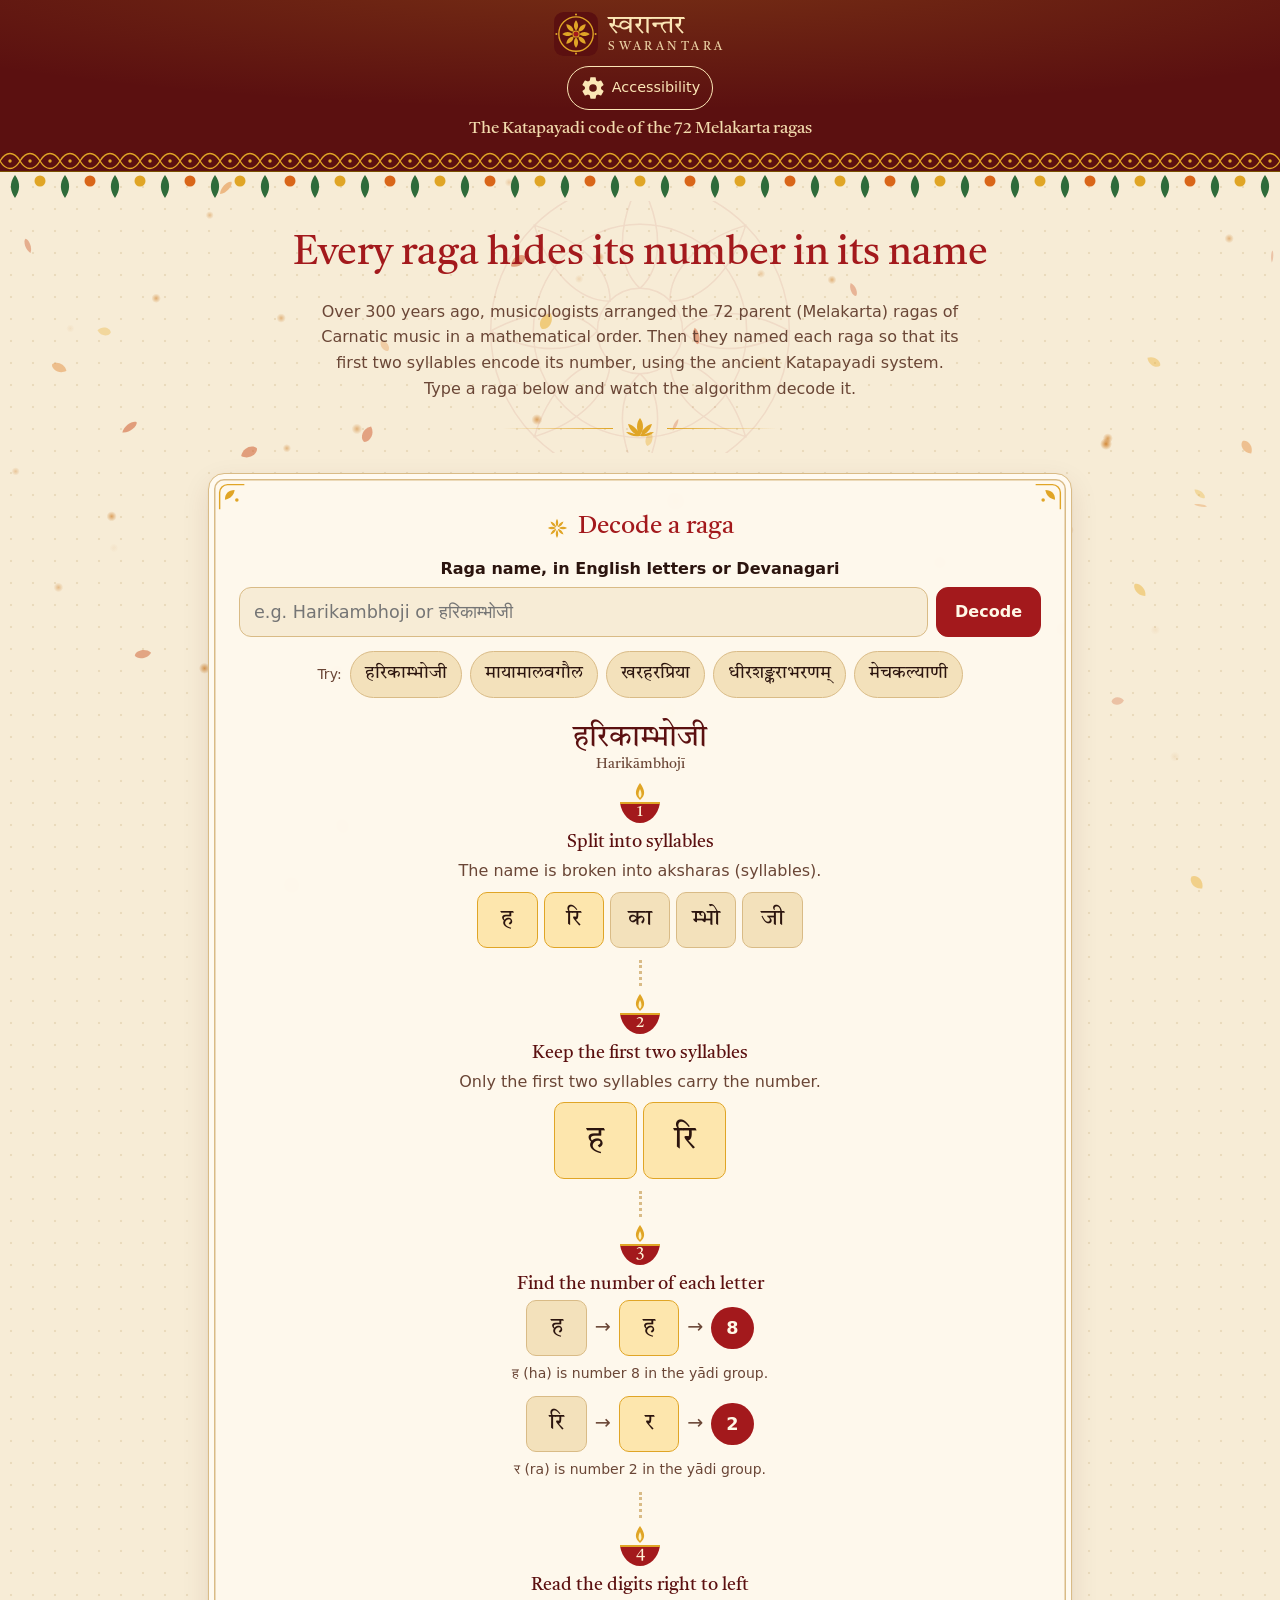
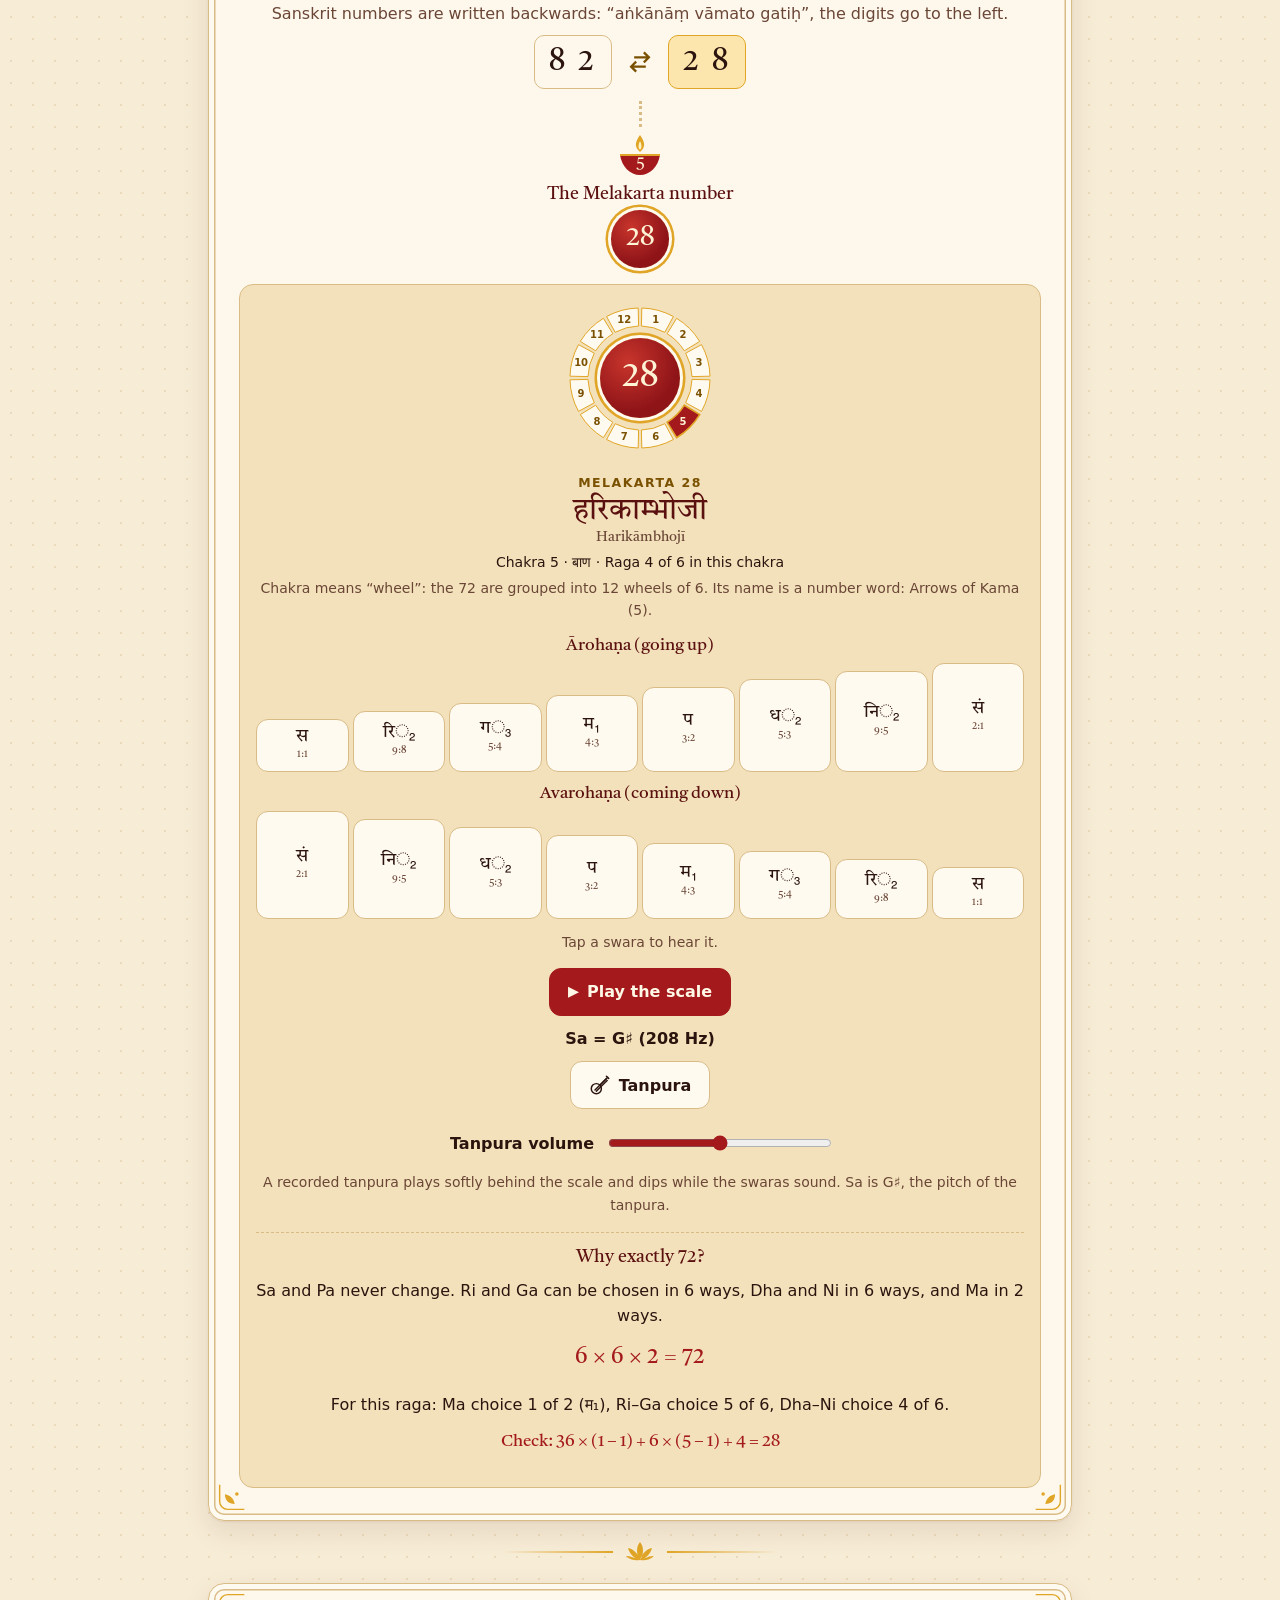
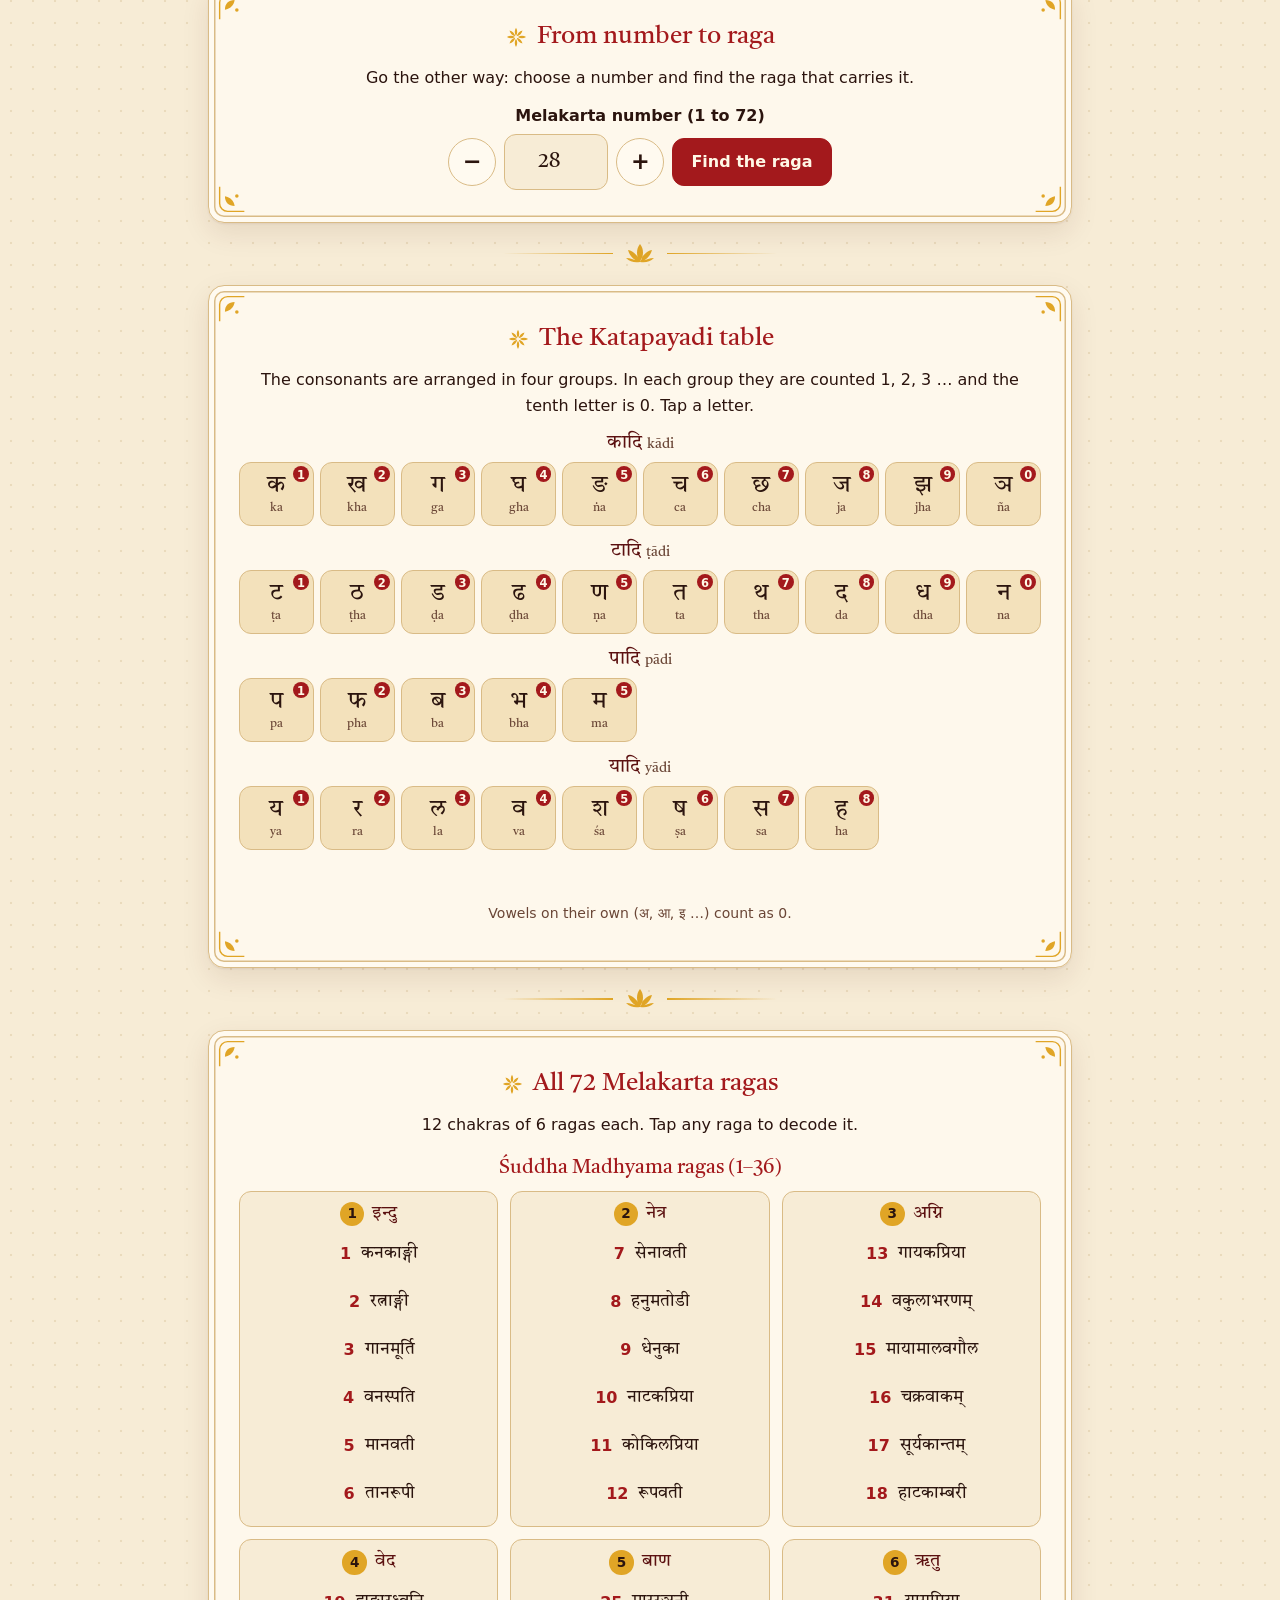
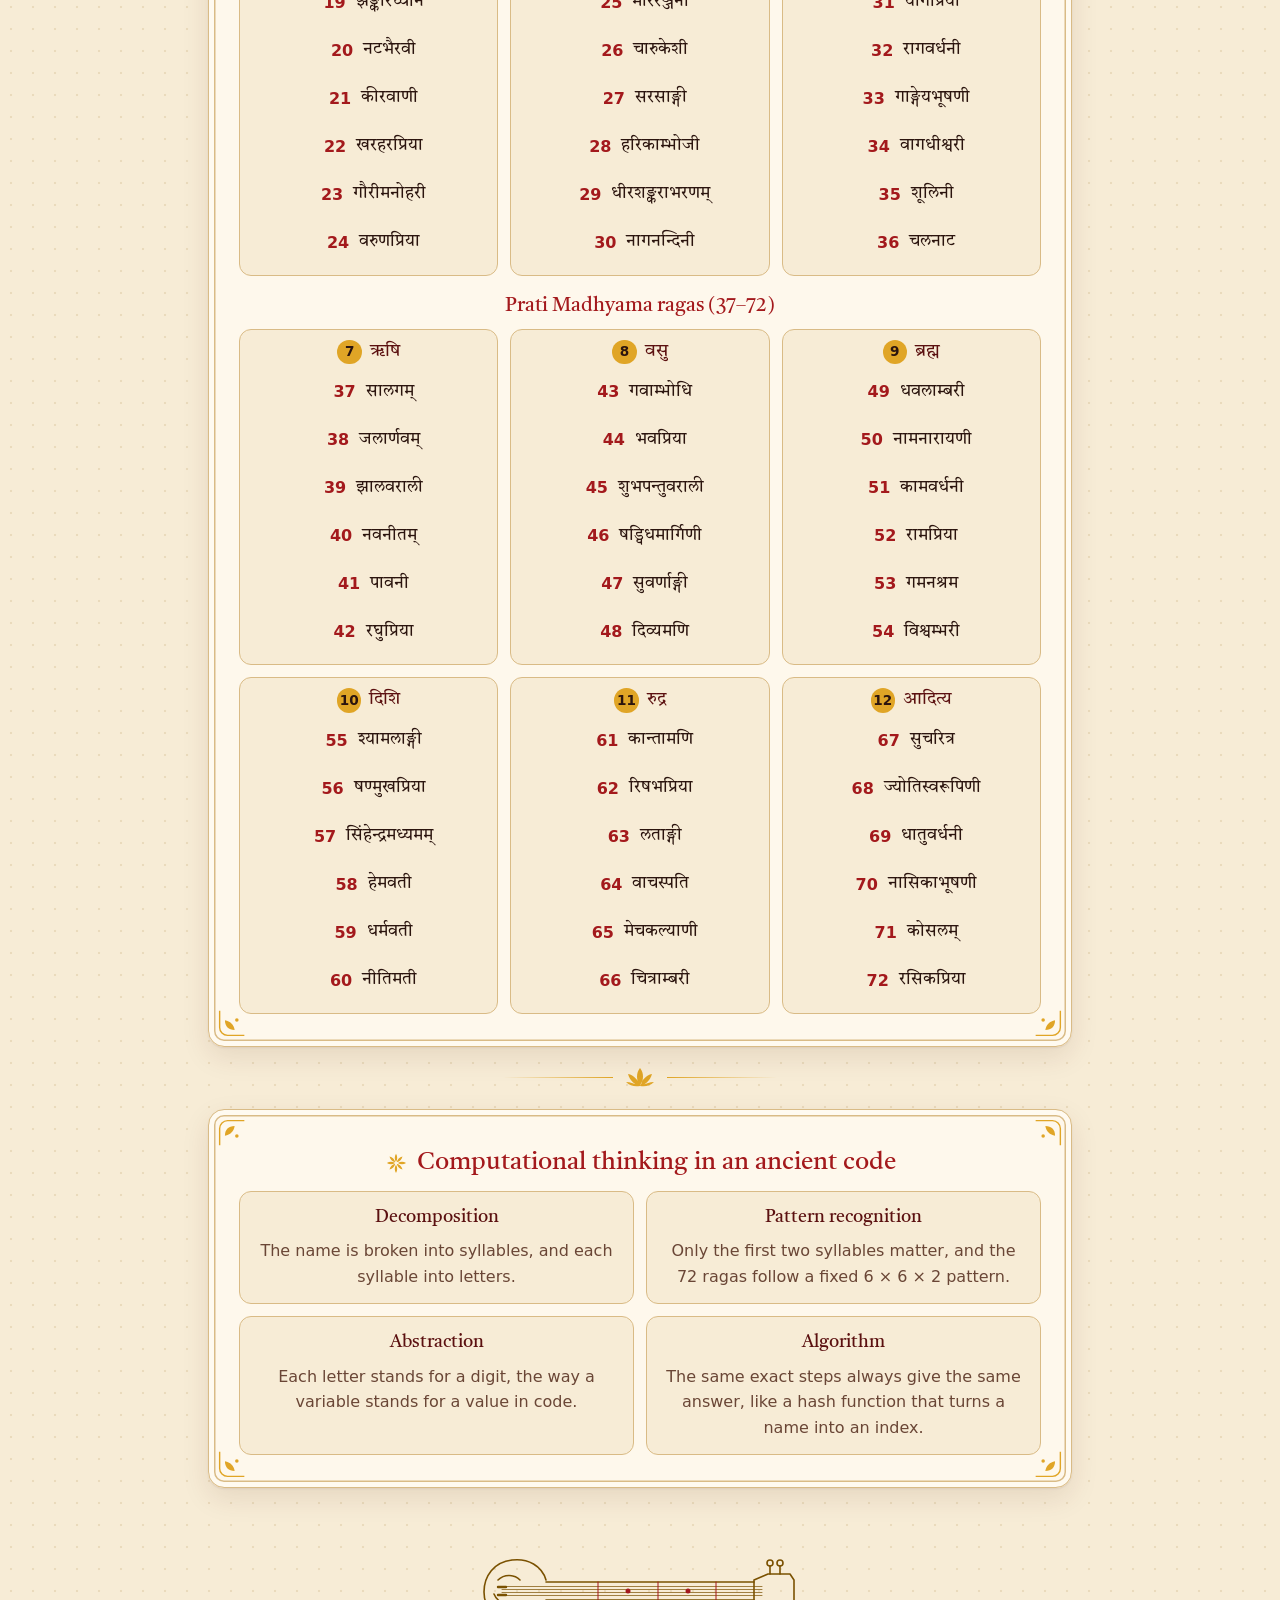
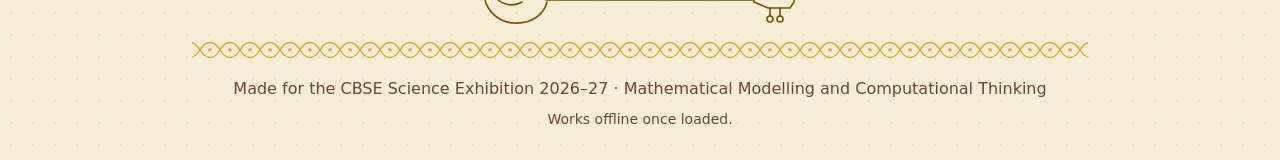
==== commit 4d045f8c: "Add moving background: marigold petals and diya sparks Petals drift down and lamp sparks rise behind" ====
--- a/index.html
+++ b/index.html
@@ -43,6 +43,7 @@
 </head>
 <body>
   <a class="skip" href="#decoder" data-i18n="skip">Skip to the decoder</a>
+  <canvas id="bg" aria-hidden="true"></canvas>
 
   <header class="masthead">
     <div class="bar">
@@ -208,6 +209,7 @@
       <div class="switches">
         <label class="switch"><input type="checkbox" name="contrast" role="switch"><span data-i18n="set.contrast">High contrast</span></label>
         <label class="switch"><input type="checkbox" name="motion" role="switch"><span data-i18n="set.motion">Reduce motion</span></label>
+        <label class="switch"><input type="checkbox" name="bg" role="switch"><span data-i18n="set.bg">Moving background</span></label>
       </div>
 
       <div class="dlg-foot">
@@ -224,5 +226,6 @@
   <script src="js/audio.js"></script>
   <script src="js/settings.js"></script>
   <script src="js/app.js"></script>
+  <script src="js/background.js"></script>
 </body>
 </html>
--- a/css/style.css
+++ b/css/style.css
@@ -470,9 +470,9 @@
 /* A2 · toran (mango leaves and marigolds) under the header */
 .toran { position: relative; height: 30px; border-top: 1.5px solid var(--gold); }
 .toran span { position: absolute; inset: 0; -webkit-mask-repeat: repeat-x; mask-repeat: repeat-x; -webkit-mask-size: 100px 30px; mask-size: 100px 30px; -webkit-mask-position: center top; mask-position: center top; }
-.toran .t-leaves { background: var(--leaf); -webkit-mask-image: url("data:image/svg+xml,%3Csvg xmlns='http://www.w3.org/2000/svg' width='100' height='30' viewBox='0 0 100 30'%3E%3Cpath d='M12 3c-6 8-5 16 0 23 5-7 6-15 0-23zM62 3c-6 8-5 16 0 23 5-7 6-15 0-23z'/%3E%3C/svg%3E"); mask-image: url("data:image/svg+xml,%3Csvg xmlns='http://www.w3.org/2000/svg' width='100' height='30' viewBox='0 0 100 30'%3E%3Cpath d='M12 3c-6 8-5 16 0 23 5-7 6-15 0-23zM62 3c-6 8-5 16 0 23 5-7 6-15 0-23z'/%3E%3C/svg%3E"); }
-.toran .t-fl1 { background: var(--marigold); -webkit-mask-image: url("data:image/svg+xml,%3Csvg xmlns='http://www.w3.org/2000/svg' width='100' height='30' viewBox='0 0 100 30'%3E%3Ccircle cx='37' cy='9' r='5.5'/%3E%3C/svg%3E"); mask-image: url("data:image/svg+xml,%3Csvg xmlns='http://www.w3.org/2000/svg' width='100' height='30' viewBox='0 0 100 30'%3E%3Ccircle cx='37' cy='9' r='5.5'/%3E%3C/svg%3E"); }
-.toran .t-fl2 { background: var(--marigold-2); -webkit-mask-image: url("data:image/svg+xml,%3Csvg xmlns='http://www.w3.org/2000/svg' width='100' height='30' viewBox='0 0 100 30'%3E%3Ccircle cx='87' cy='9' r='5.5'/%3E%3C/svg%3E"); mask-image: url("data:image/svg+xml,%3Csvg xmlns='http://www.w3.org/2000/svg' width='100' height='30' viewBox='0 0 100 30'%3E%3Ccircle cx='87' cy='9' r='5.5'/%3E%3C/svg%3E"); }
+.toran .t-leaves { background: var(--leaf); -webkit-mask-image: url("data:image/svg+xml,%3Csvg xmlns='http://www.w3.org/2000/svg' width='100' height='30' viewBox='0 0 100 30'%3E%3Cpath d='M25 3c-6 8-5 16 0 23 5-7 6-15 0-23zM75 3c-6 8-5 16 0 23 5-7 6-15 0-23z'/%3E%3C/svg%3E"); mask-image: url("data:image/svg+xml,%3Csvg xmlns='http://www.w3.org/2000/svg' width='100' height='30' viewBox='0 0 100 30'%3E%3Cpath d='M25 3c-6 8-5 16 0 23 5-7 6-15 0-23zM75 3c-6 8-5 16 0 23 5-7 6-15 0-23z'/%3E%3C/svg%3E"); }
+.toran .t-fl1 { background: var(--marigold); -webkit-mask-image: url("data:image/svg+xml,%3Csvg xmlns='http://www.w3.org/2000/svg' width='100' height='30' viewBox='0 0 100 30'%3E%3Ccircle cx='50' cy='9' r='5.5'/%3E%3C/svg%3E"); mask-image: url("data:image/svg+xml,%3Csvg xmlns='http://www.w3.org/2000/svg' width='100' height='30' viewBox='0 0 100 30'%3E%3Ccircle cx='50' cy='9' r='5.5'/%3E%3C/svg%3E"); }
+.toran .t-fl2 { background: var(--marigold-2); -webkit-mask-image: url("data:image/svg+xml,%3Csvg xmlns='http://www.w3.org/2000/svg' width='100' height='30' viewBox='0 0 100 30'%3E%3Ccircle cx='0' cy='9' r='5.5'/%3E%3Ccircle cx='100' cy='9' r='5.5'/%3E%3C/svg%3E"); mask-image: url("data:image/svg+xml,%3Csvg xmlns='http://www.w3.org/2000/svg' width='100' height='30' viewBox='0 0 100 30'%3E%3Ccircle cx='0' cy='9' r='5.5'/%3E%3Ccircle cx='100' cy='9' r='5.5'/%3E%3C/svg%3E"); }
 
 /* A3 · lotus mandala behind the intro title */
 .hero { position: relative; overflow: hidden; }
@@ -533,3 +533,51 @@
 /* D3 · tanpura drawing in the footer */
 .foot .tanpura-art { display: block; margin: 18px auto 0; width: min(320px, 90%); height: auto; color: var(--gold); }
 .foot .tanpura-art .accent { color: var(--kumkum); }
+
+/* ================= Centred layout ================= */
+/* Header: name, tagline and the Accessibility button in one centred stack */
+.bar { flex-direction: column; justify-content: center; gap: 10px; }
+.brand { justify-content: center; }
+.masthead .tagline { margin-top: 6px; }
+
+/* Cards: centre headings, labels, text and every row of controls */
+.card { text-align: center; }
+h2.ornate { justify-content: center; }
+.card label { text-align: center; }
+.chips, .try { justify-content: center; }
+.suggest { text-align: center; }
+.stepper, .audio-row, .tanpura-row { justify-content: center; }
+.tiles, .map-row, .reverse-row { justify-content: center; }
+.maps { justify-items: center; }
+.final-num { align-items: center; }
+.kp-group h3, .half-title { text-align: center; }
+.chakra h4 { justify-content: center; }
+.raga-btn { justify-content: center; text-align: center; }
+.pillars li { text-align: center; }
+.note { text-align: center; }
+
+/* Steps: a centred column, each step joined to the next by a dotted kolam line */
+.steps .step { display: flex; flex-direction: column; align-items: center; text-align: center; gap: 2px; padding-bottom: 6px; }
+.steps .step::before { display: none; }
+.steps .step:not(:last-child)::after { content: ""; display: block; width: 0; height: 26px; margin-top: 10px; border-left: 3px dotted var(--line); }
+.steps .step-body { width: 100%; }
+.steps .step-body h3 { margin-top: 2px; }
+
+/* The wheel keeps its own size inside the centred result header */
+.result-head > .wheel { width: 150px; flex: none; }
+/* Play and Tanpura buttons sit on the centre line, with their labels underneath */
+.audio-row { flex-direction: column; align-items: center; }
+.tanpura-row { display: grid; grid-template-columns: auto minmax(0, 14rem); justify-content: center; align-items: center; gap: 10px 12px; }
+.tanpura-row .tp-btn { grid-column: 1 / -1; justify-self: center; }
+.tanpura-row input[type="range"] { width: 100%; max-width: none; }
+
+/* ================= Moving background: marigold petals and diya sparks ================= */
+:root { --petal-1: #e07a1f; --petal-2: #e9a91f; --petal-3: #c94a1a; --spark: 200, 110, 15; --spark-glow: 2; }
+@media (prefers-color-scheme: dark) { :root[data-theme="auto"] { --petal-1: #f08a2c; --petal-2: #f5c53a; --petal-3: #e2652f; --spark: 255, 200, 90; --spark-glow: 3.2; } }
+:root[data-theme="dark"] { --petal-1: #f08a2c; --petal-2: #f5c53a; --petal-3: #e2652f; --spark: 255, 200, 90; --spark-glow: 3.2; }
+#bg { position: fixed; inset: 0; width: 100%; height: 100%; z-index: 0; pointer-events: none; display: block; }
+.masthead, .toran, main, .foot { position: relative; z-index: 1; }
+.skip { z-index: 20; }
+/* Cards let the petals show through softly; text stays on a solid-enough ground */
+.card { background: var(--paper); background: color-mix(in srgb, var(--paper) 88%, transparent); -webkit-backdrop-filter: blur(6px); backdrop-filter: blur(6px); }
+:root[data-contrast="high"] .card { background: var(--paper); -webkit-backdrop-filter: none; backdrop-filter: none; }
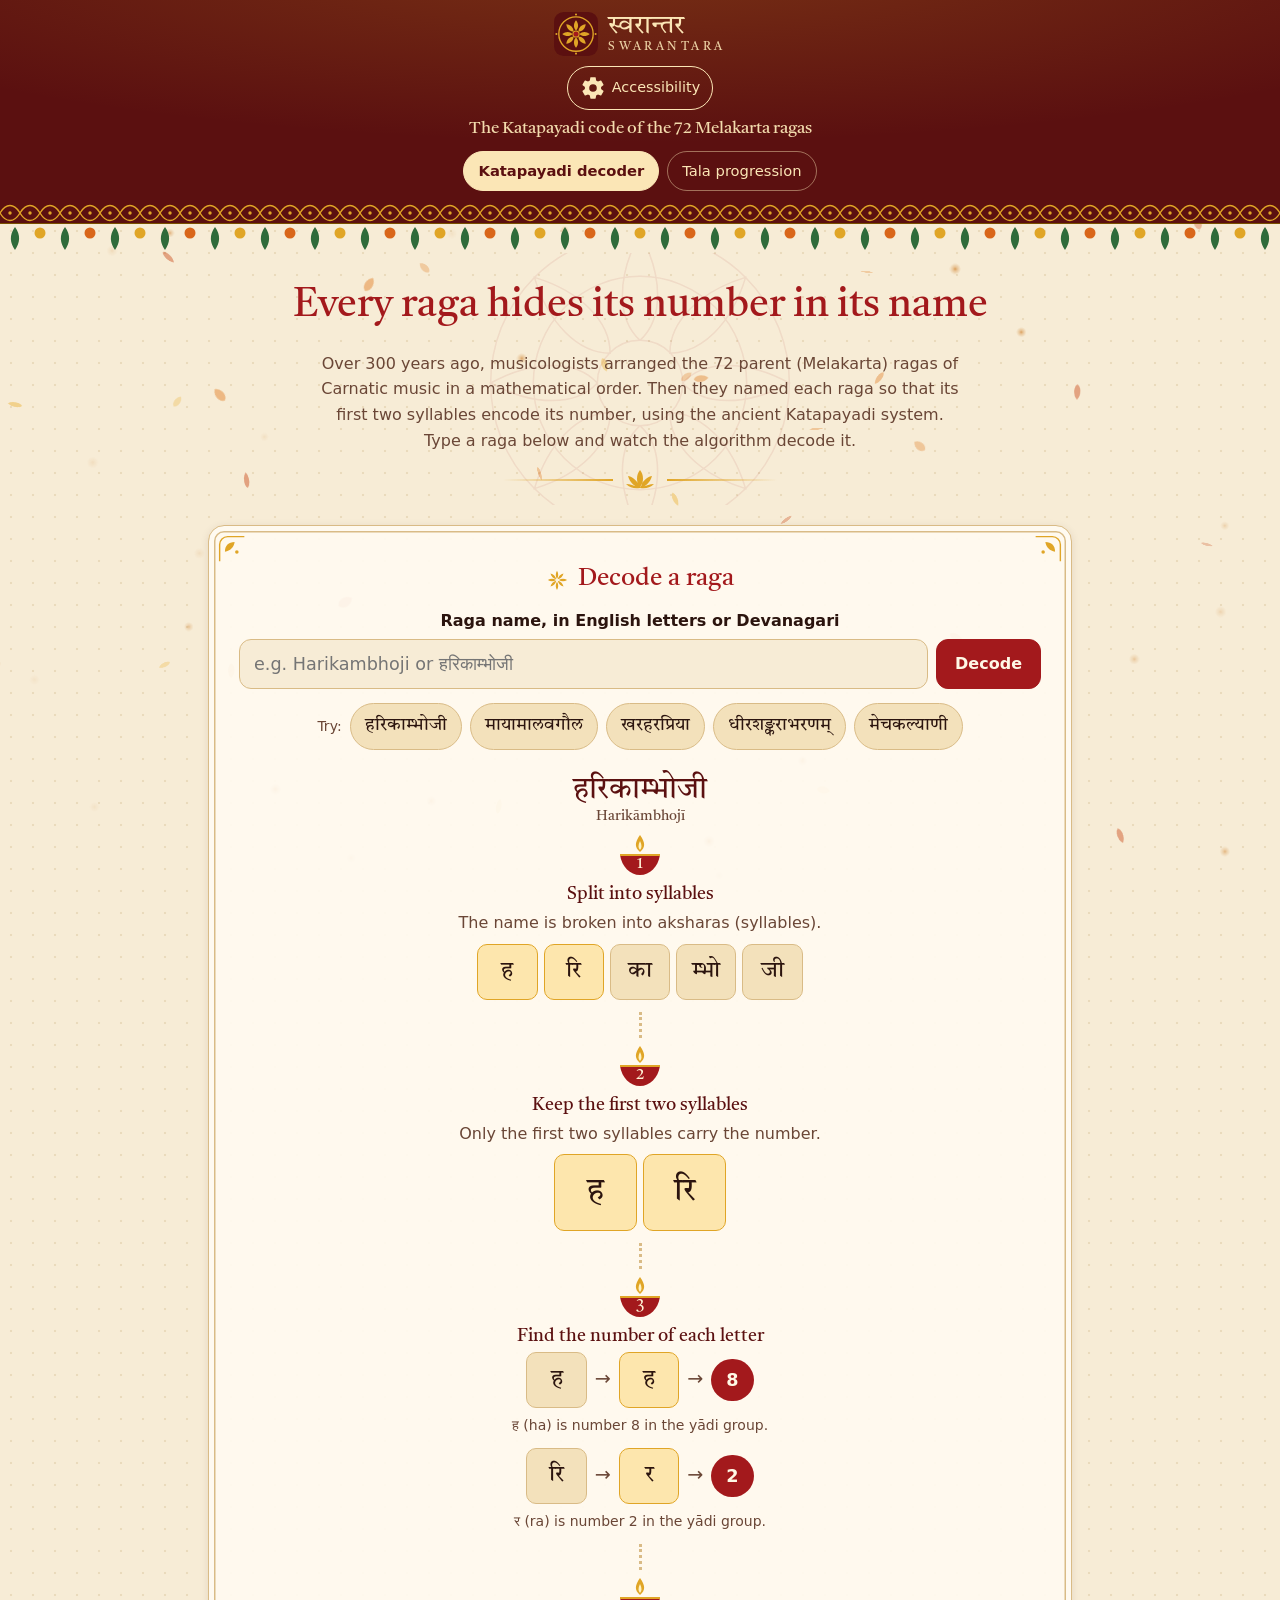
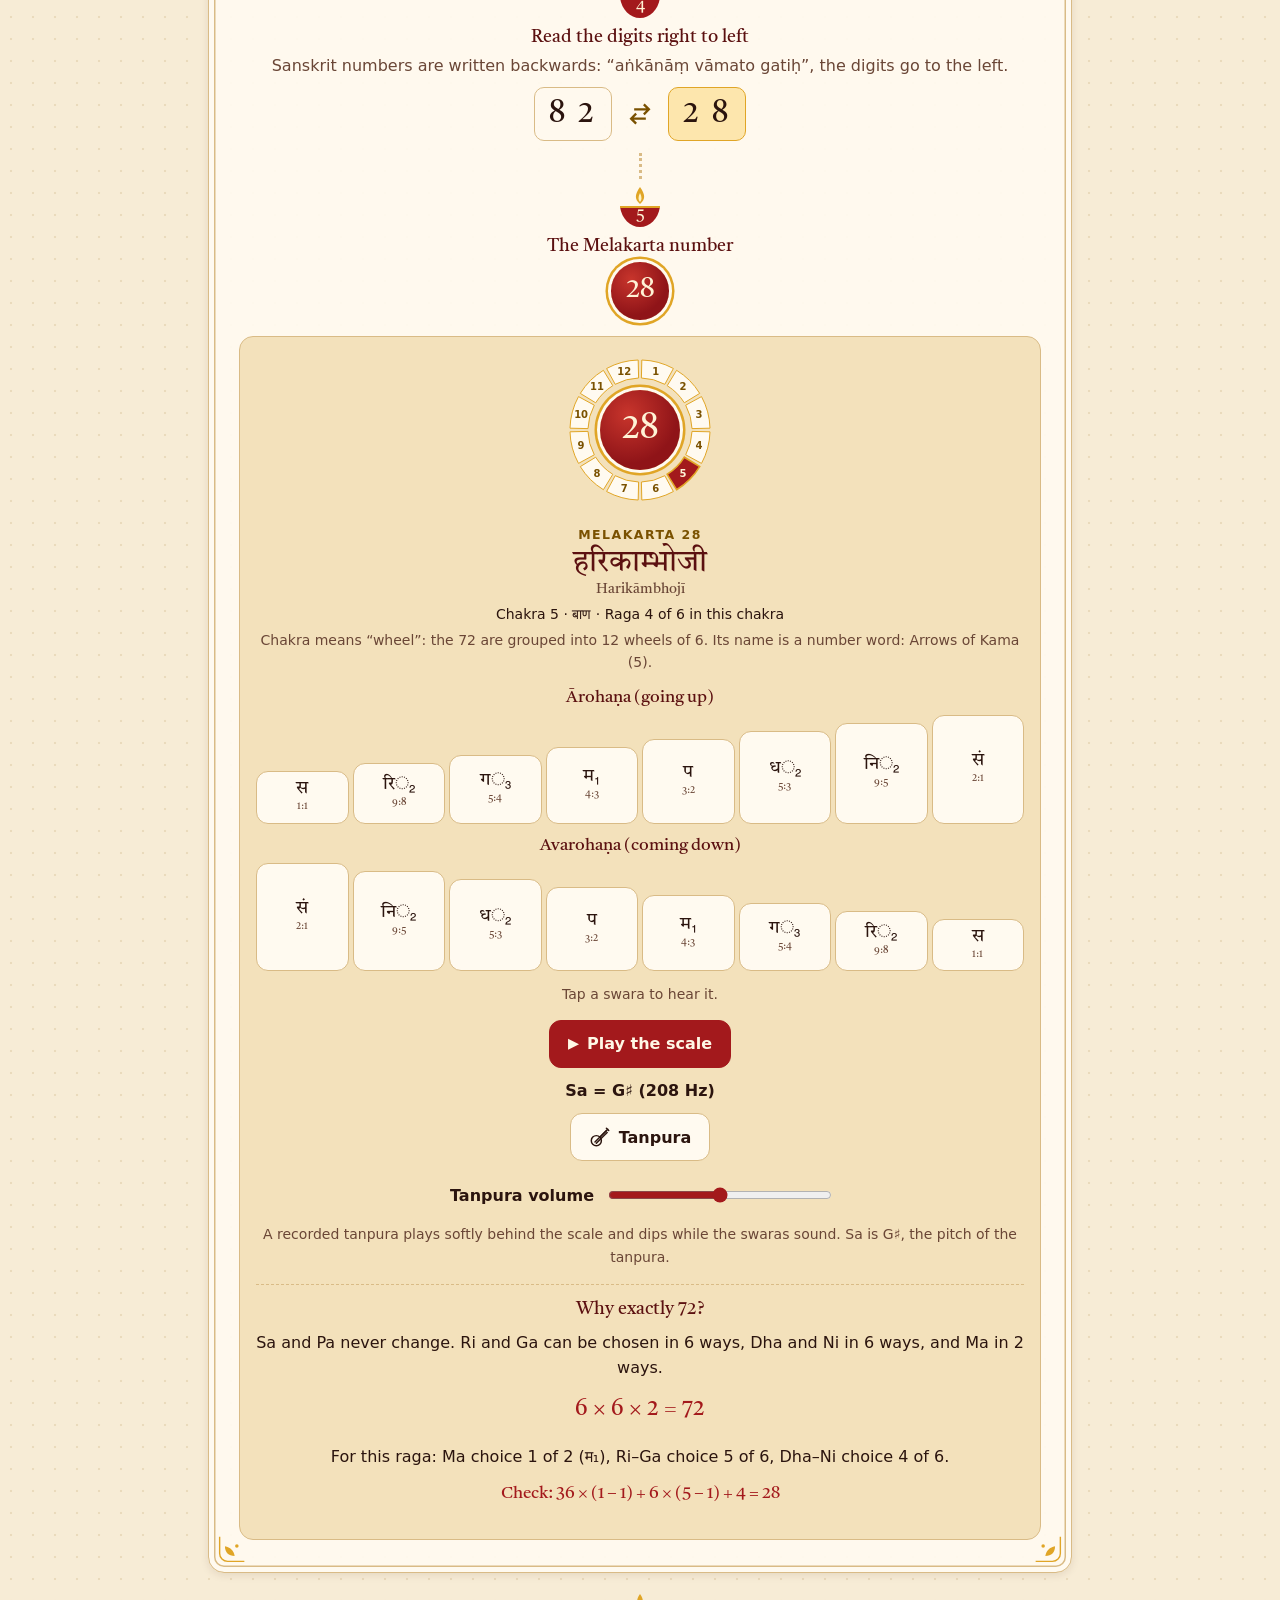
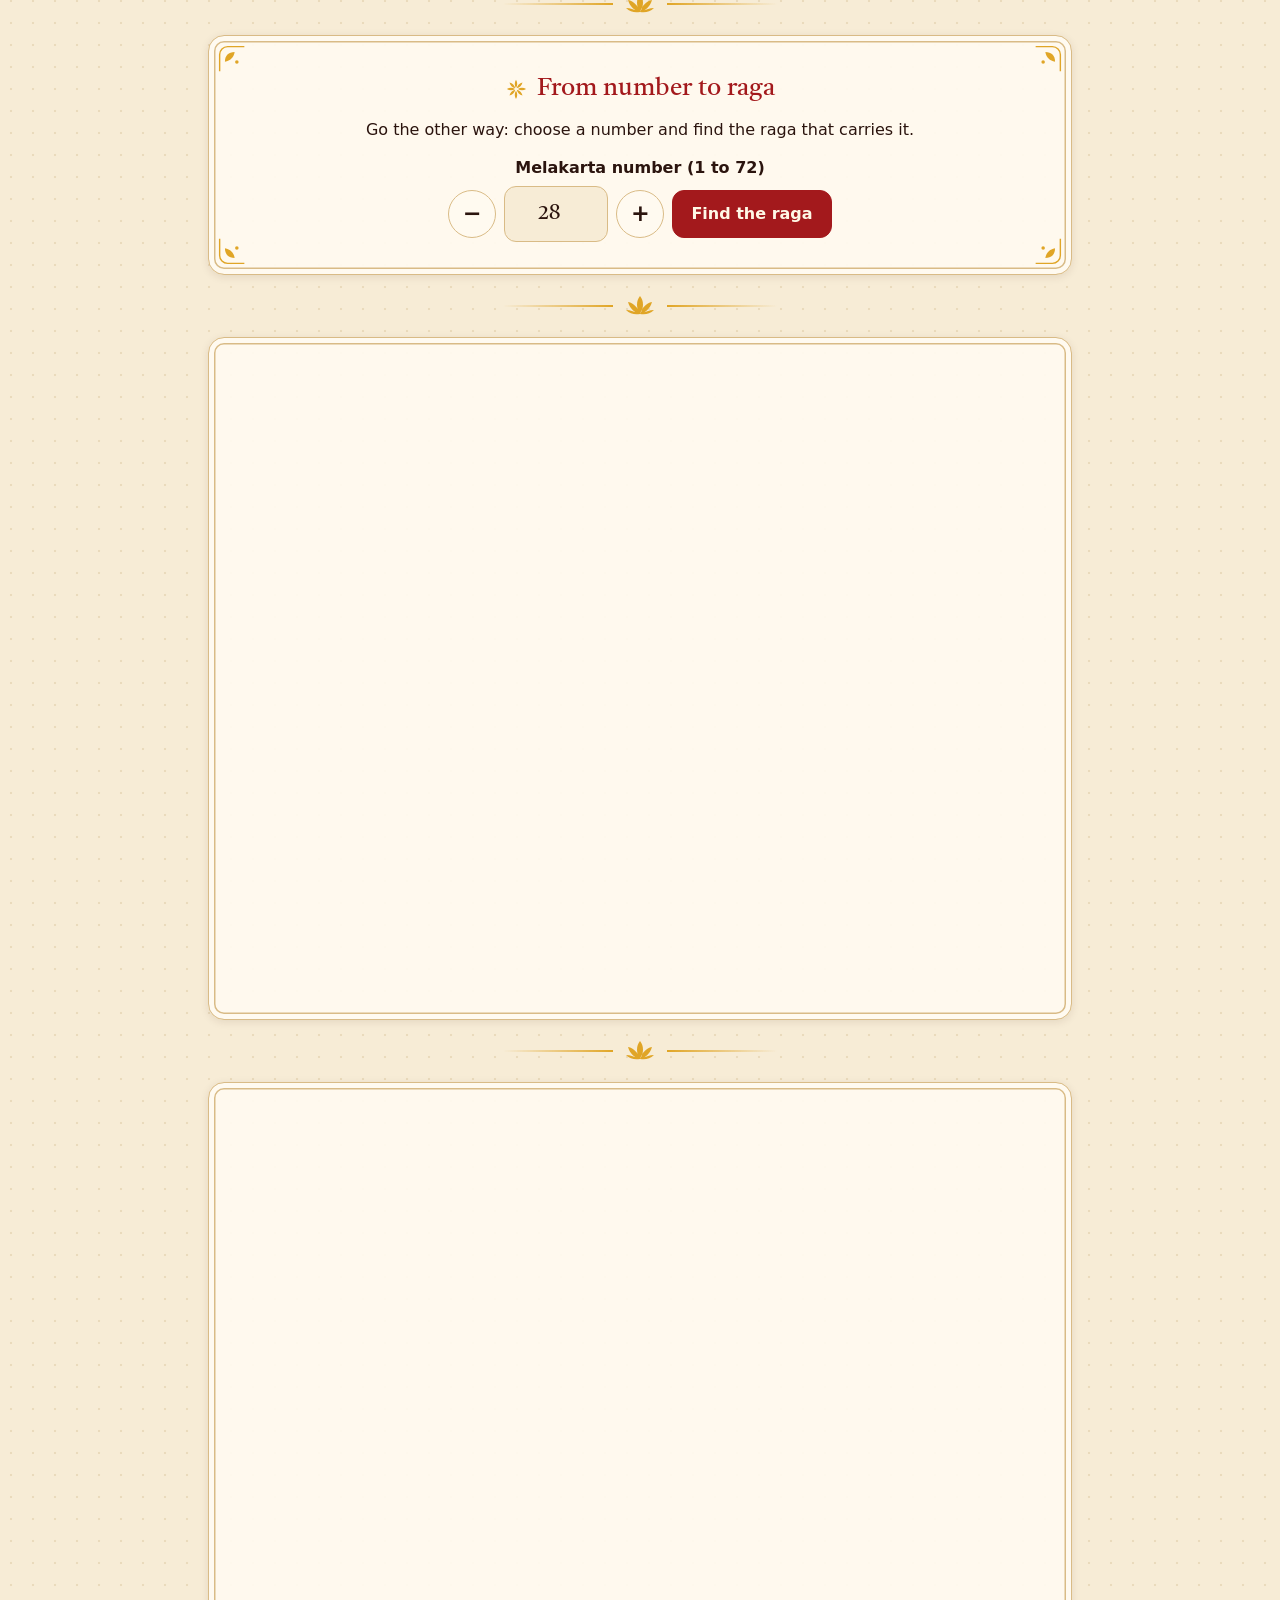
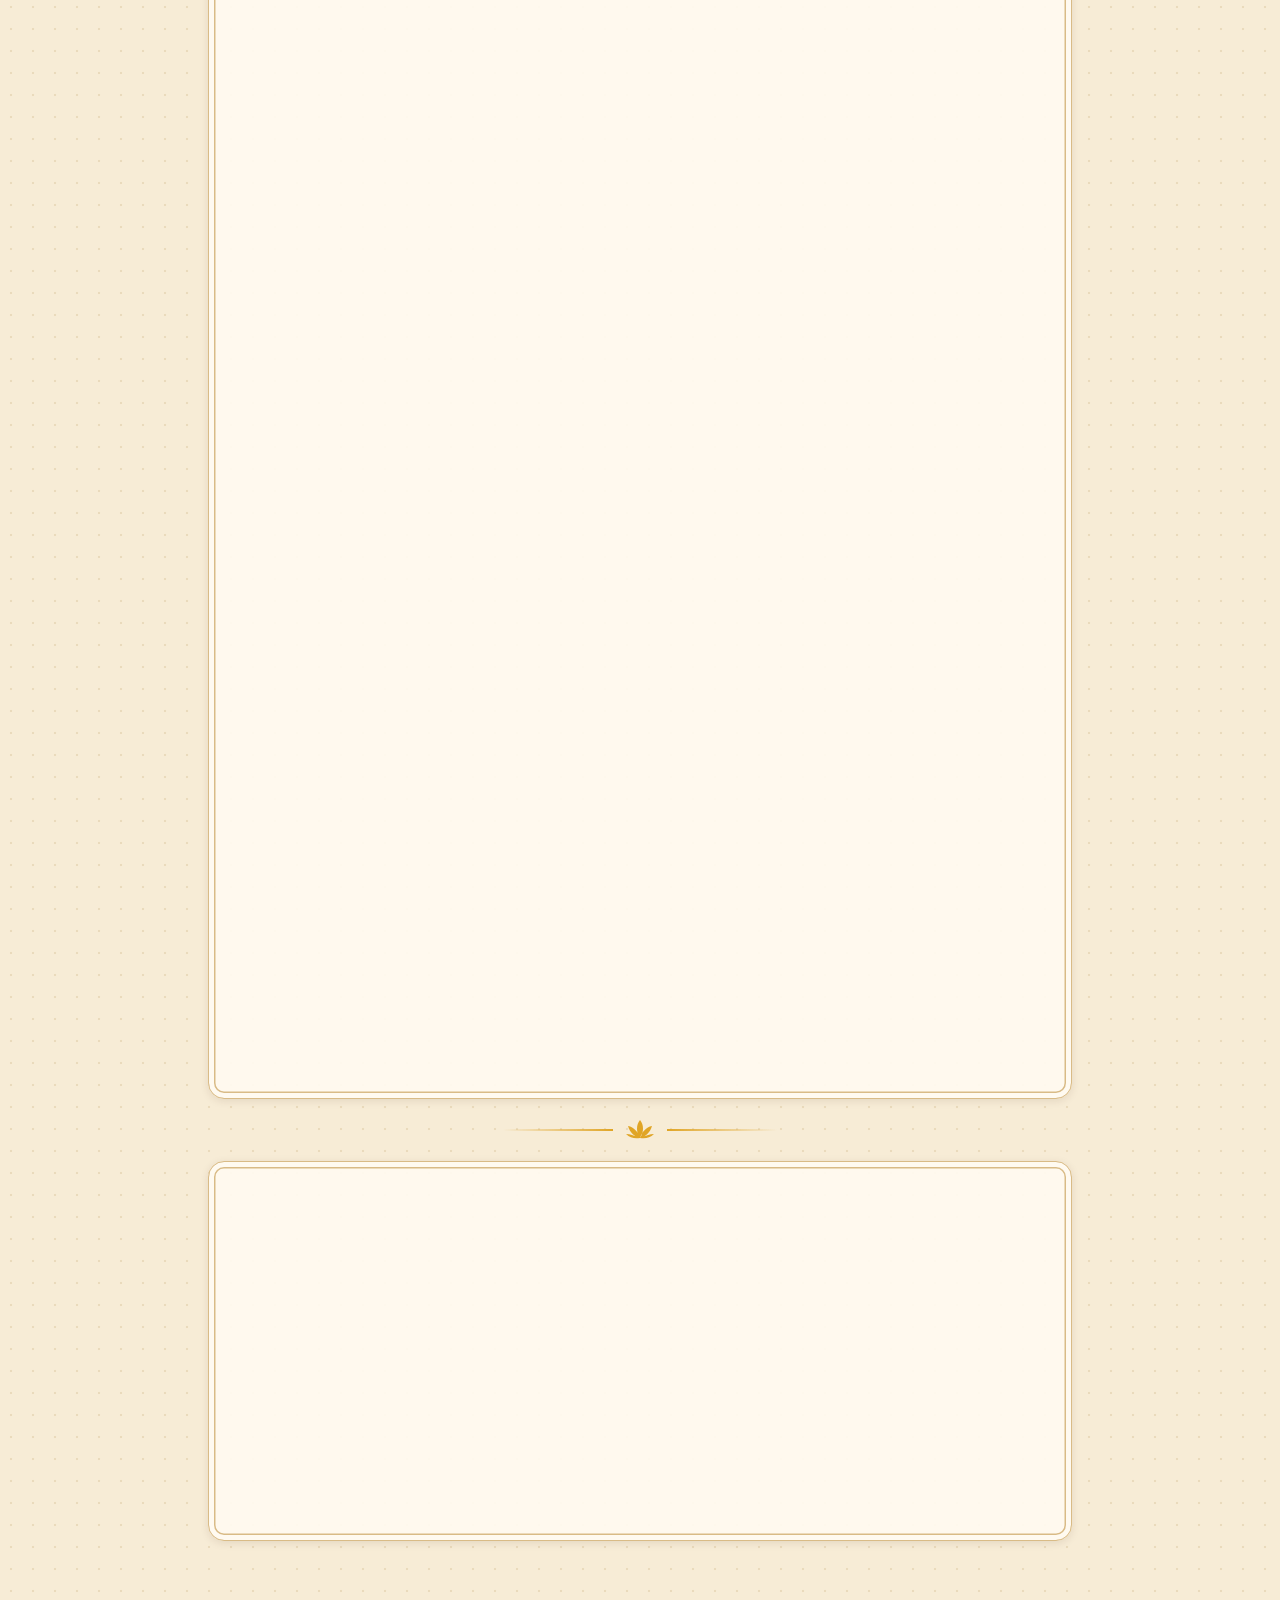
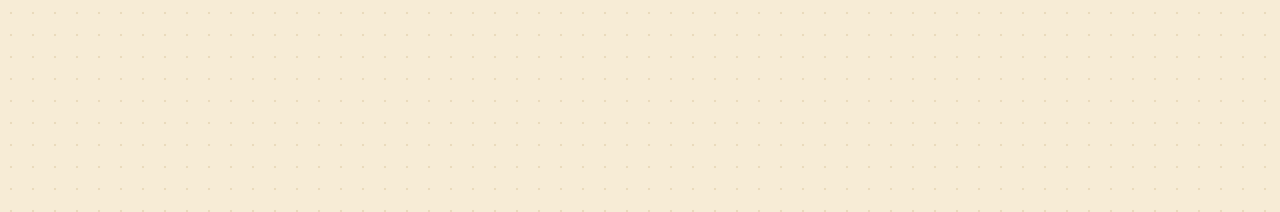
==== commit 5c7161f0: "Add the Geometric Progression in Tala page A second page at tala/, in the Swarantara theme, with a l" ====
--- a/index.html
+++ b/index.html
@@ -60,6 +60,10 @@
       </button>
     </div>
     <p class="tagline" data-i18n="brand.sub">The Katapayadi code of the 72 Melakarta ragas</p>
+    <nav class="site-nav" data-i18n-attr="aria-label:nav.label" aria-label="Pages">
+      <a href="./" aria-current="page" data-i18n="nav.decoder">Katapayadi decoder</a>
+      <a href="tala/" data-i18n="nav.tala">Tala progression</a>
+    </nav>
     <div class="kolam" aria-hidden="true"></div>
   </header>
   <div class="toran" aria-hidden="true"><span class="t-leaves"></span><span class="t-fl1"></span><span class="t-fl2"></span></div>
--- a/css/style.css
+++ b/css/style.css
@@ -581,3 +581,29 @@
 /* Cards let the petals show through softly; text stays on a solid-enough ground */
 .card { background: var(--paper); background: color-mix(in srgb, var(--paper) 88%, transparent); -webkit-backdrop-filter: blur(6px); backdrop-filter: blur(6px); }
 :root[data-contrast="high"] .card { background: var(--paper); -webkit-backdrop-filter: none; backdrop-filter: none; }
+
+/* ================= Performance ================= */
+/* No blur behind cards: with a moving background it had to be recomputed every frame.
+   Cards are a touch more opaque instead, so text reads the same. */
+.card { background: var(--paper); background: color-mix(in srgb, var(--paper) 93%, transparent); -webkit-backdrop-filter: none; backdrop-filter: none;
+  box-shadow: inset 0 0 0 5px var(--paper), inset 0 0 0 6.5px var(--line), 0 2px 8px rgba(60, 25, 10, 0.10); }
+:root[data-contrast="high"] .card { box-shadow: inset 0 0 0 5px var(--paper), inset 0 0 0 6.5px var(--line); }
+/* The background canvas is its own layer and never causes page layout or repaint */
+#bg { contain: strict; will-change: transform; }
+/* Decorations are painted once and kept apart from the rest of the page */
+.toran, .kolam, .card > .corners, .hero .mandala, .lotus-divider, .foot .tanpura-art { contain: paint; }
+/* Sections far down the page are only laid out and painted when they come near the screen */
+#chart { content-visibility: auto; contain-intrinsic-size: auto 900px; }
+#all { content-visibility: auto; contain-intrinsic-size: auto 2400px; }
+#how { content-visibility: auto; contain-intrinsic-size: auto 700px; }
+.foot { content-visibility: auto; contain-intrinsic-size: auto 260px; }
+
+/* ================= Page links in the header ================= */
+.site-nav { display: flex; flex-wrap: wrap; justify-content: center; gap: 8px; margin: 2px auto 12px; }
+.site-nav a {
+  display: inline-flex; align-items: center; min-height: 40px; padding: 6px 14px; border-radius: 999px;
+  border: 1.5px solid rgba(251, 230, 182, .45); color: inherit; text-decoration: none; font-size: .92rem;
+}
+.site-nav a:hover { border-color: currentColor; background: rgba(255, 255, 255, .08); }
+.site-nav a[aria-current="page"] { background: var(--head-text); border-color: var(--head-text); color: var(--head-bg); font-weight: 700; }
+:root[data-contrast="high"] .site-nav a { border-color: currentColor; }
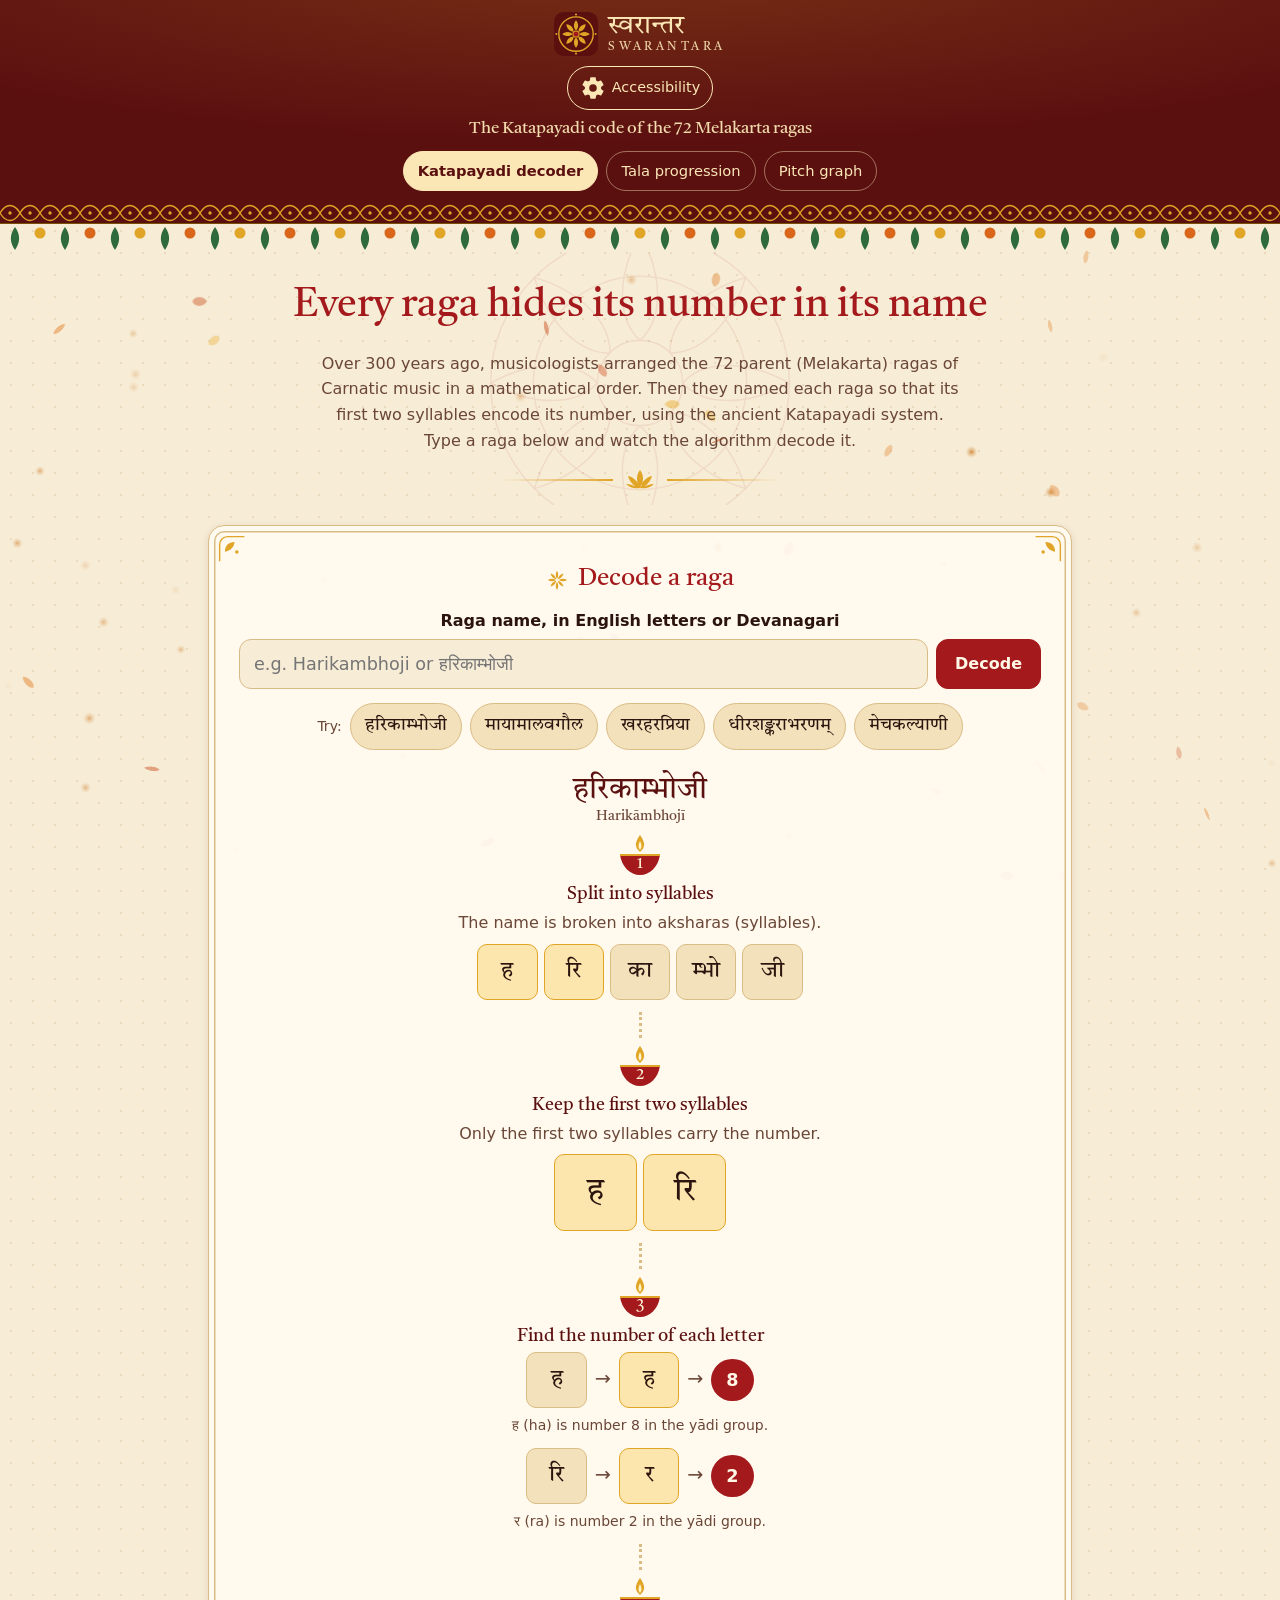
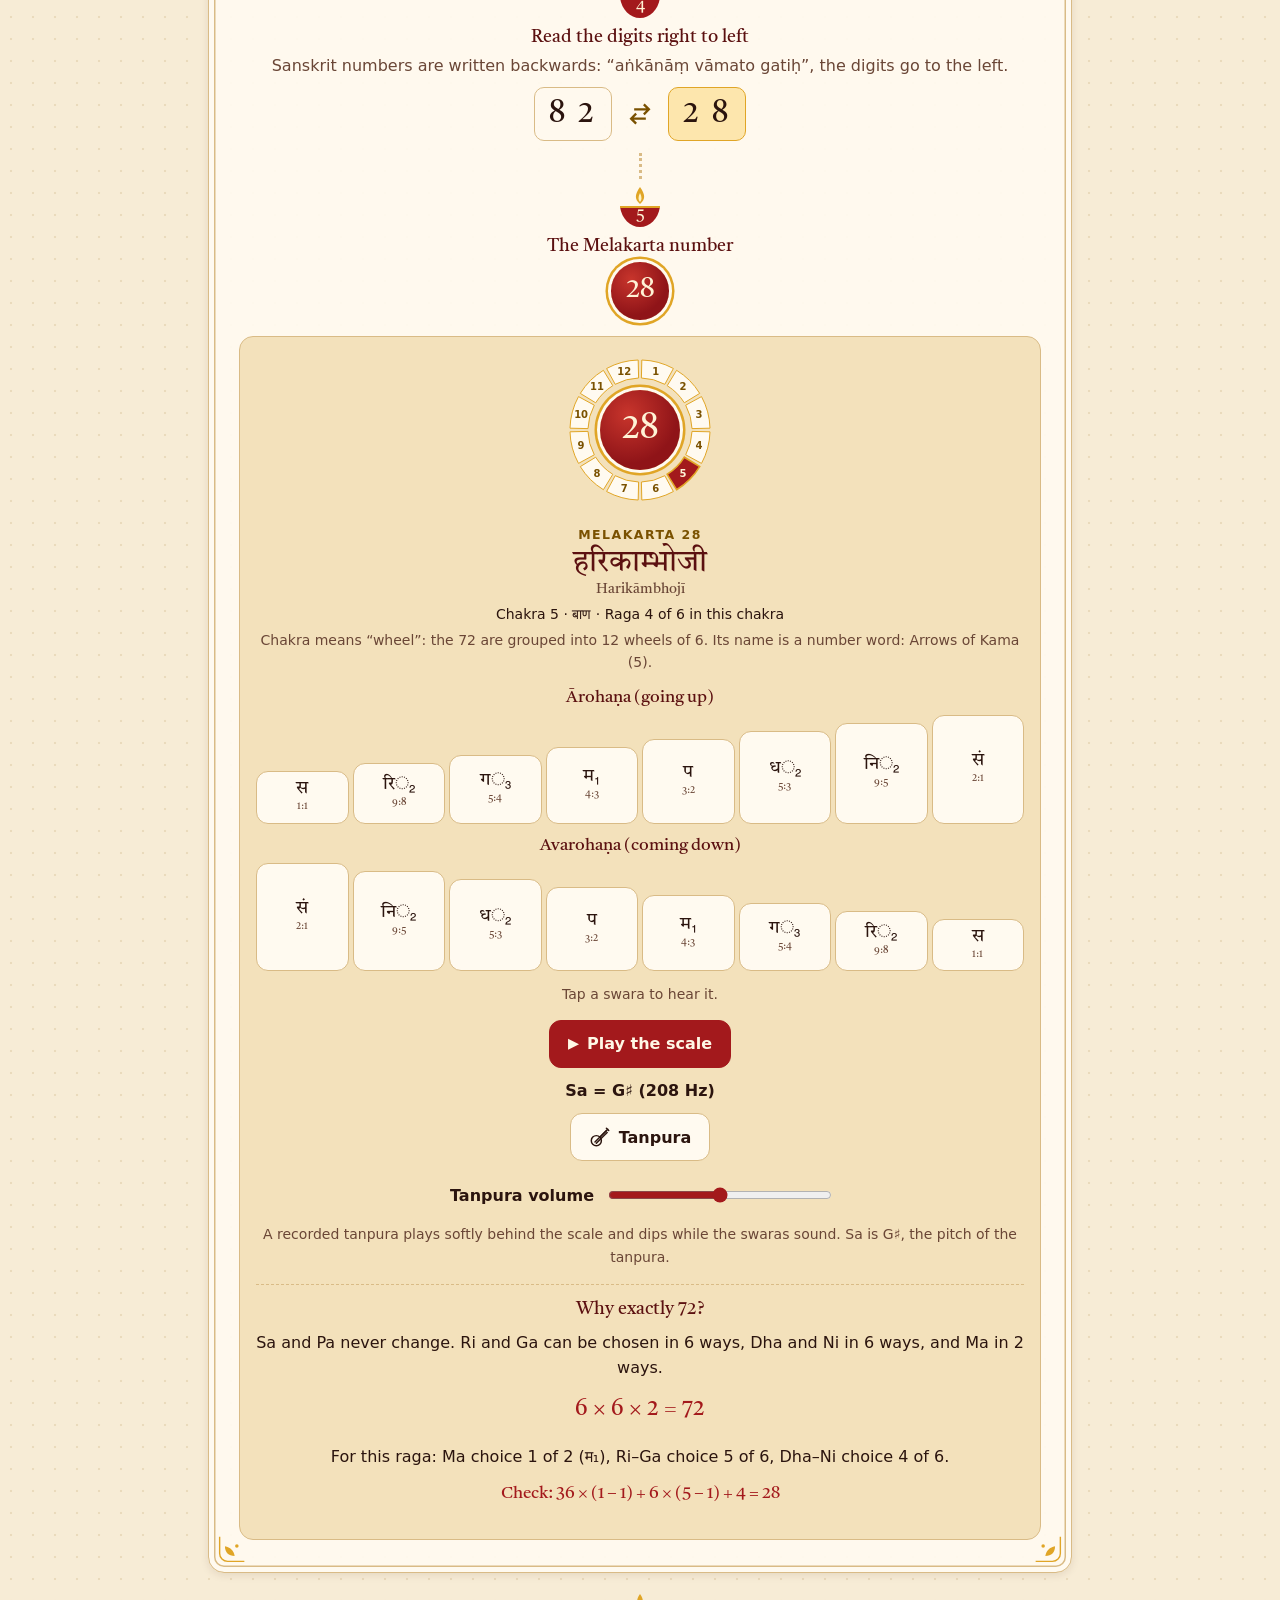
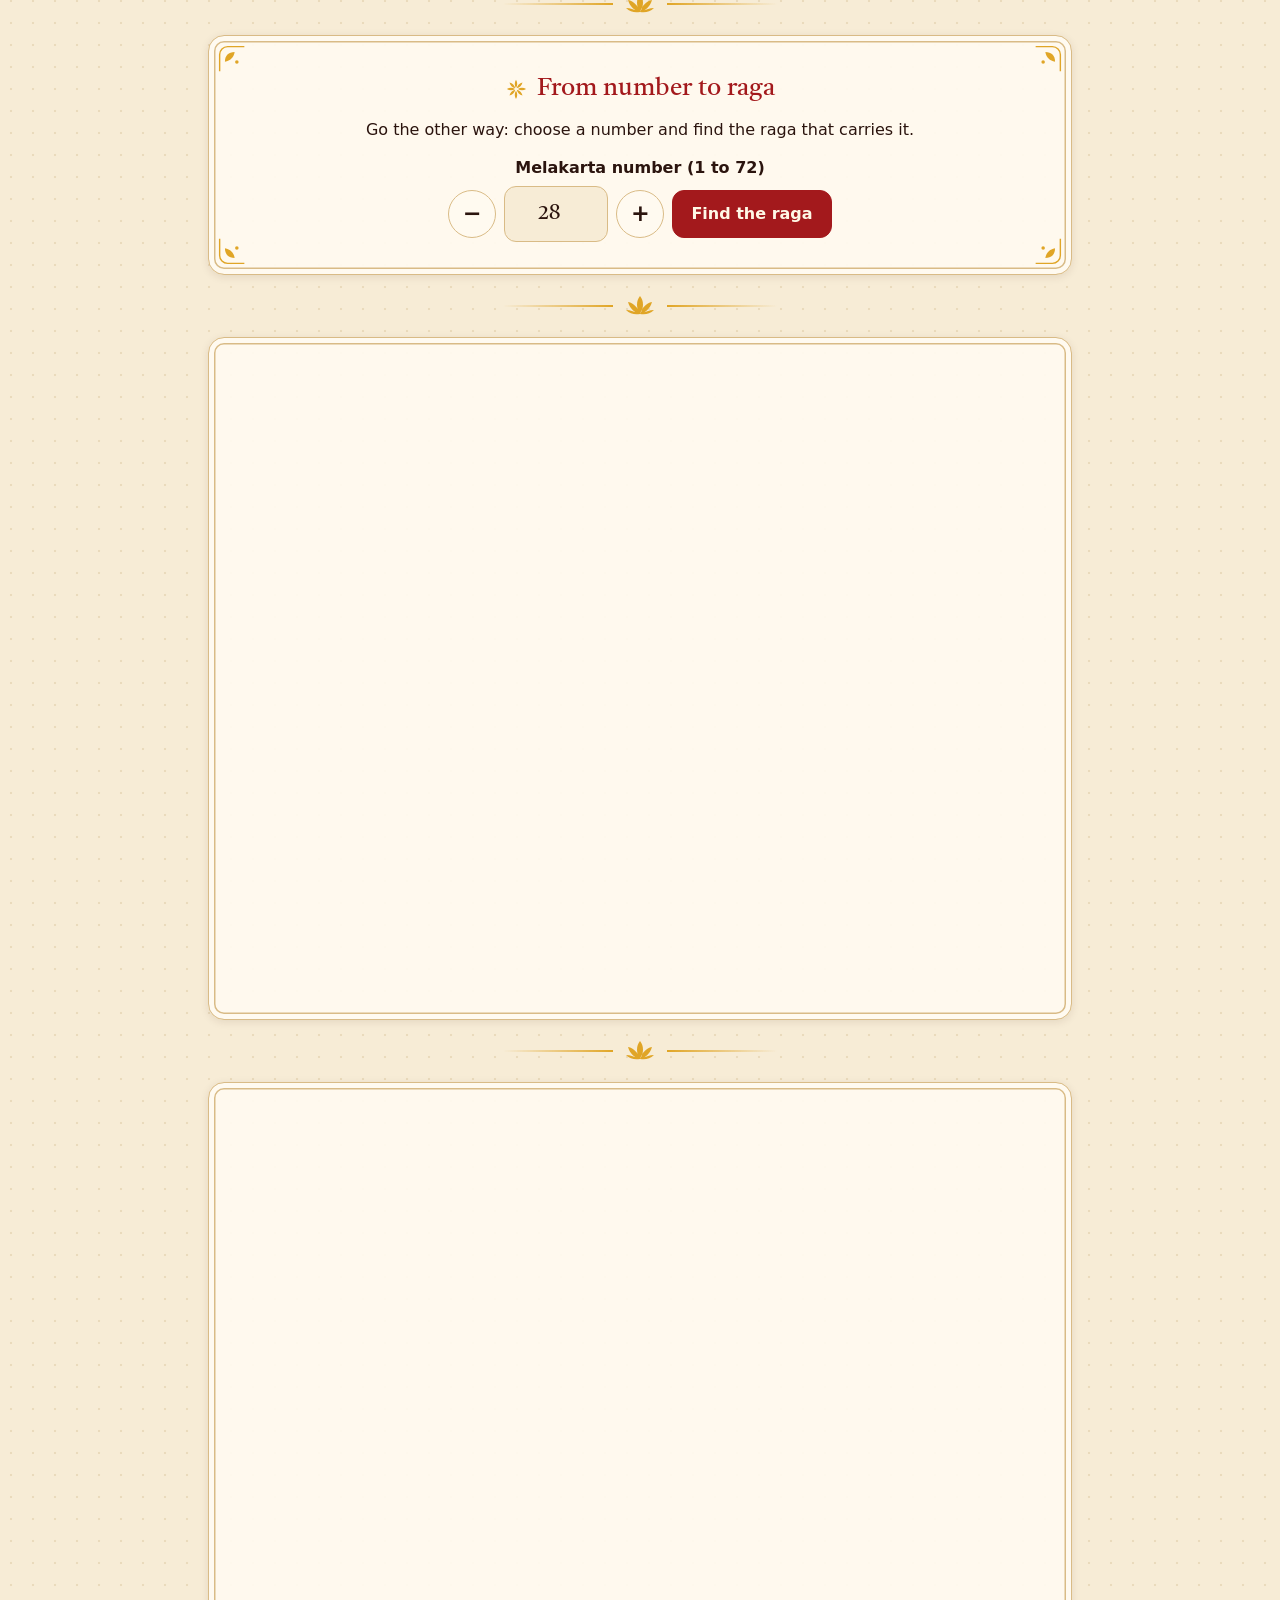
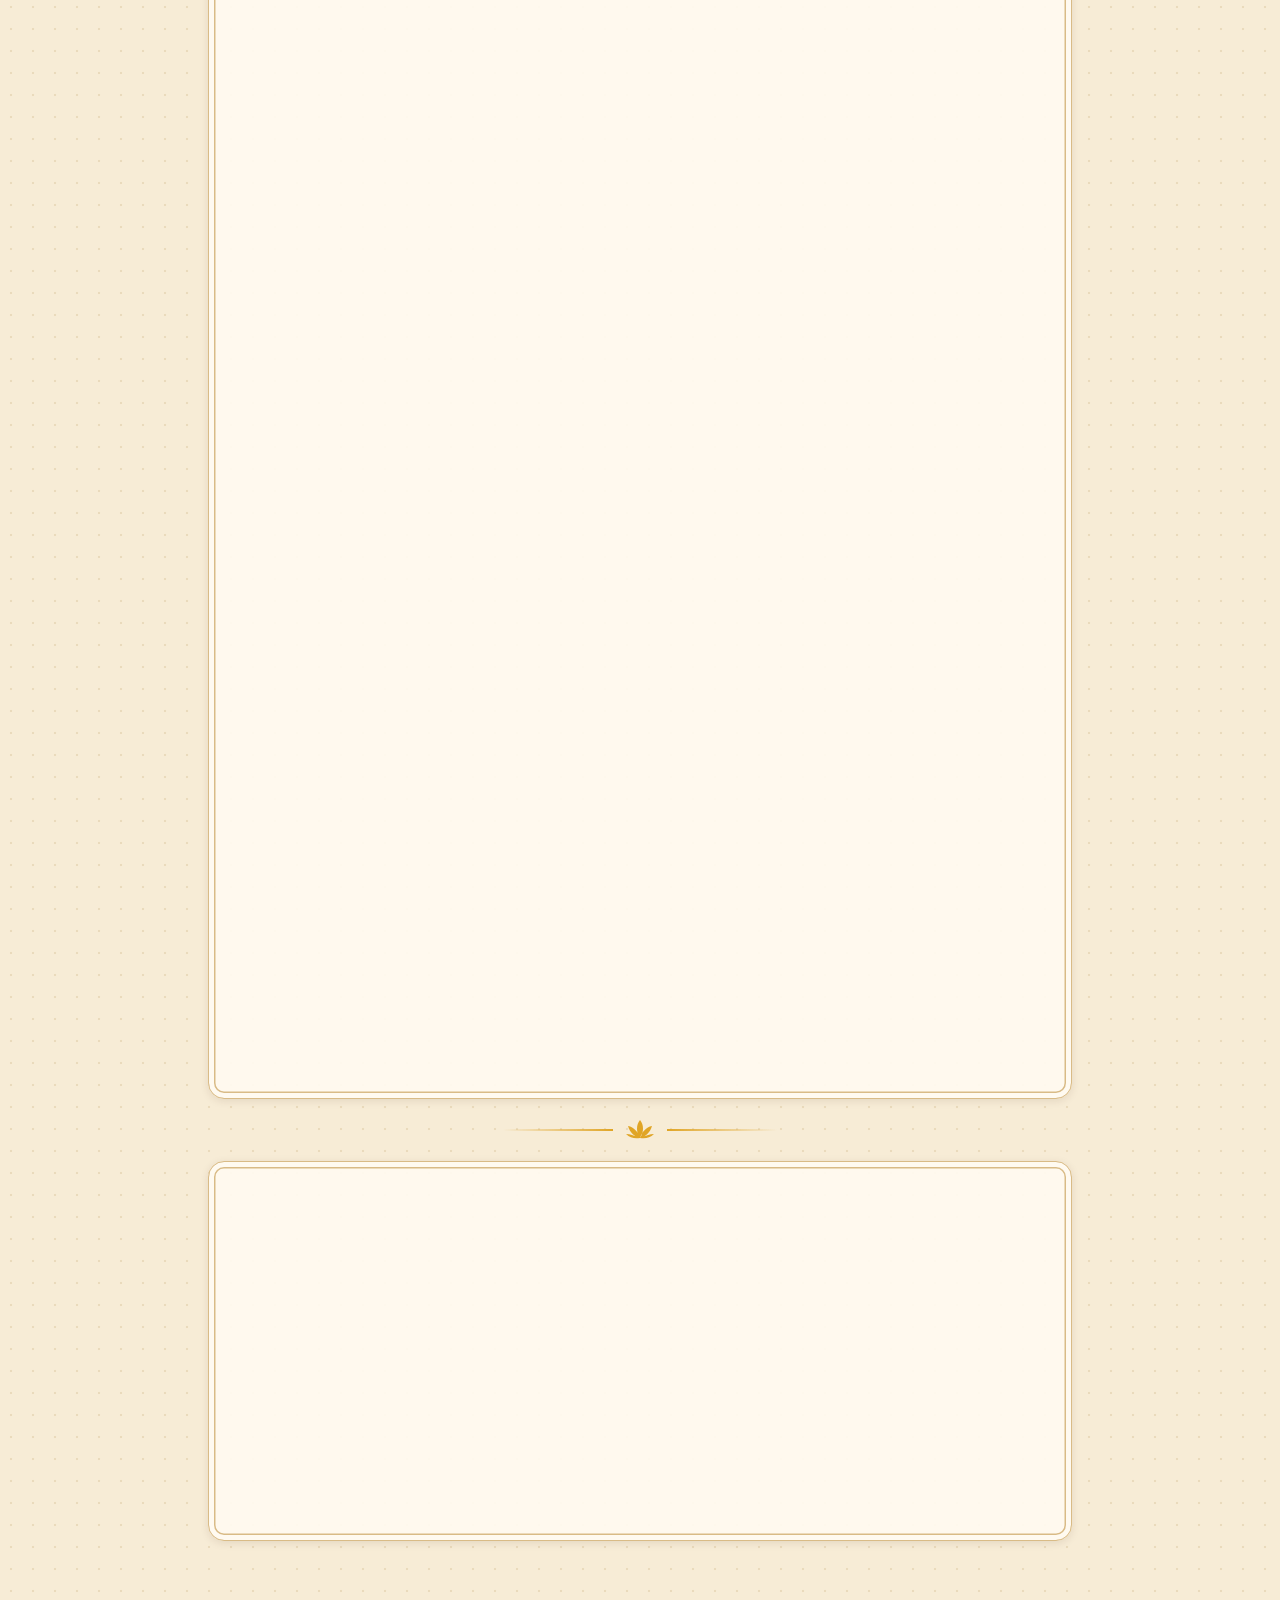
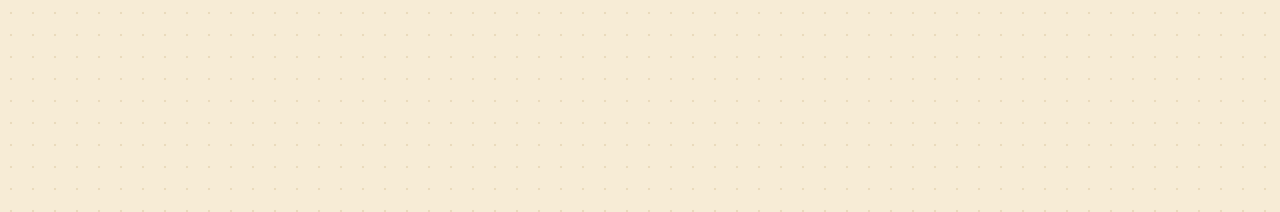
==== commit 207951fb: "Add the Swara Pitch Graph page The pitch graph from the science-exhibition folder becomes swara/, wi" ====
--- a/index.html
+++ b/index.html
@@ -63,6 +63,7 @@
     <nav class="site-nav" data-i18n-attr="aria-label:nav.label" aria-label="Pages">
       <a href="./" aria-current="page" data-i18n="nav.decoder">Katapayadi decoder</a>
       <a href="tala/" data-i18n="nav.tala">Tala progression</a>
+      <a href="swara/" data-i18n="nav.swara">Pitch graph</a>
     </nav>
     <div class="kolam" aria-hidden="true"></div>
   </header>
